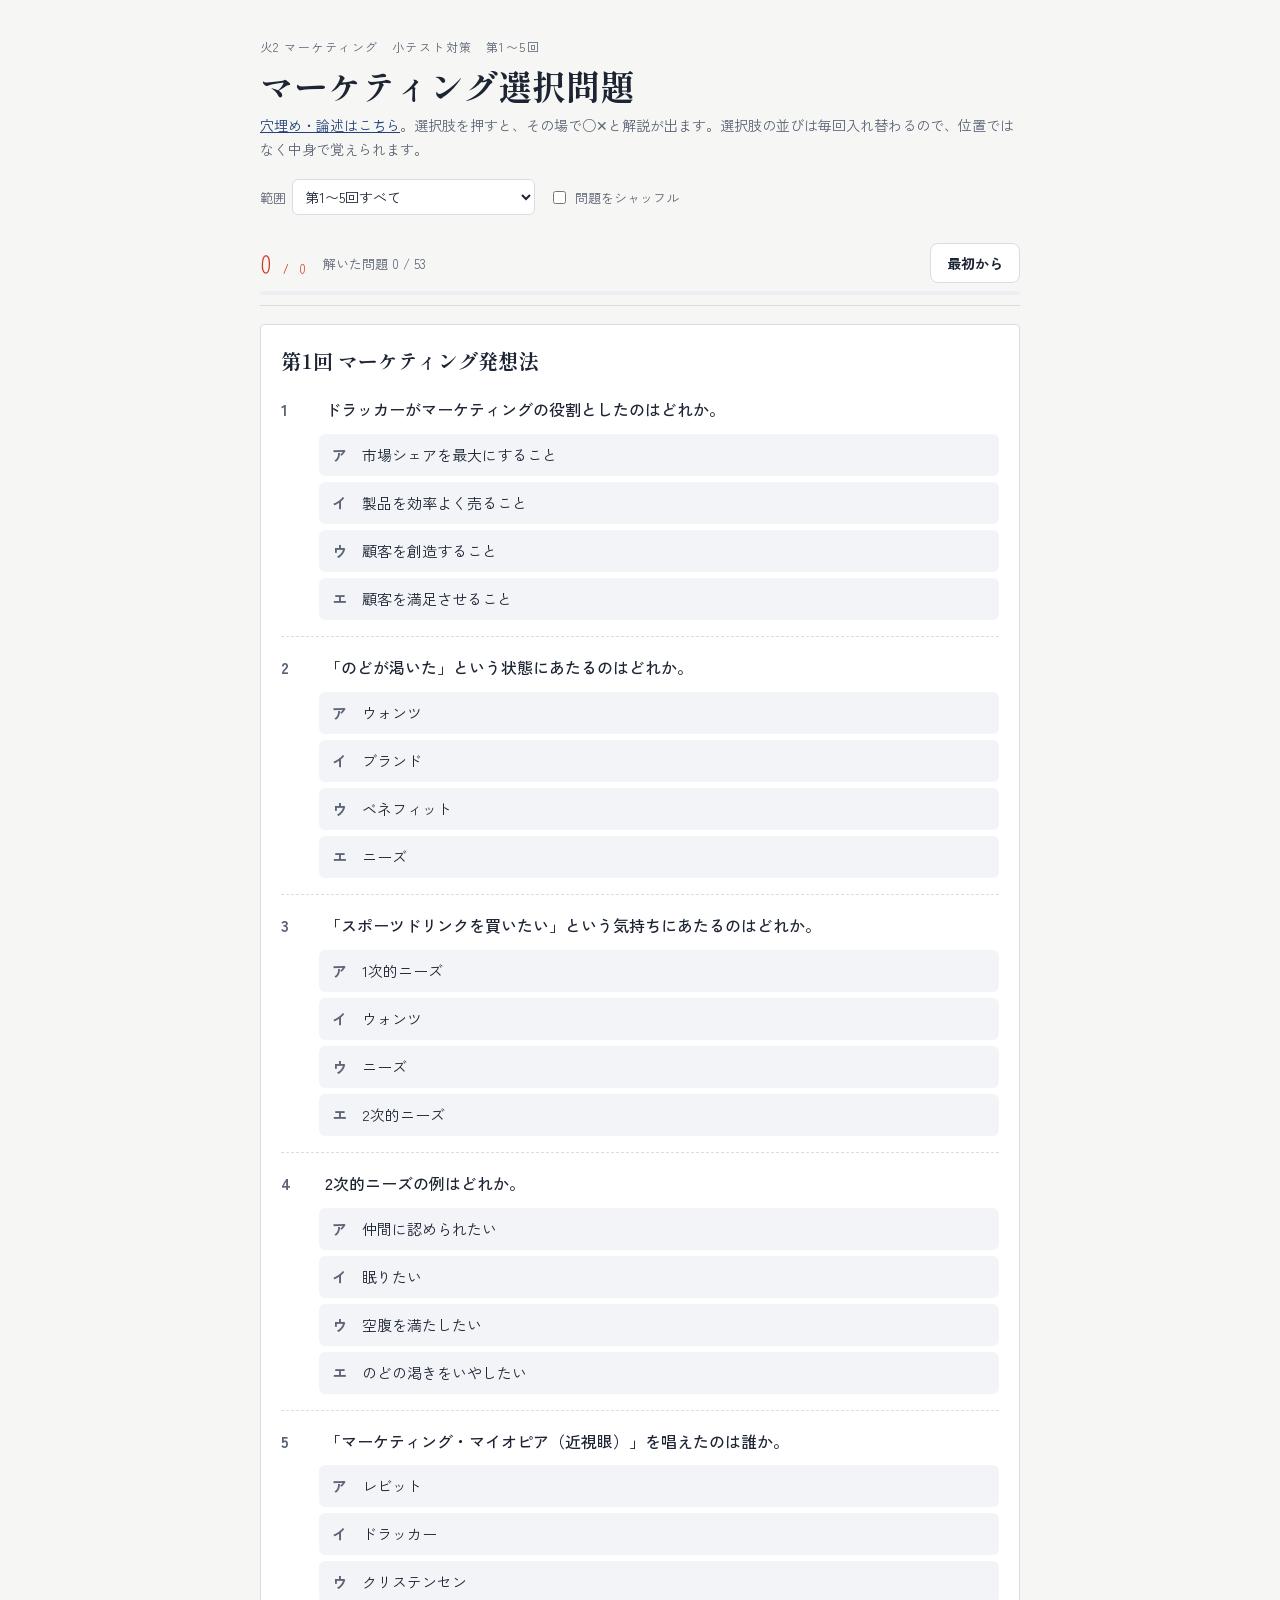
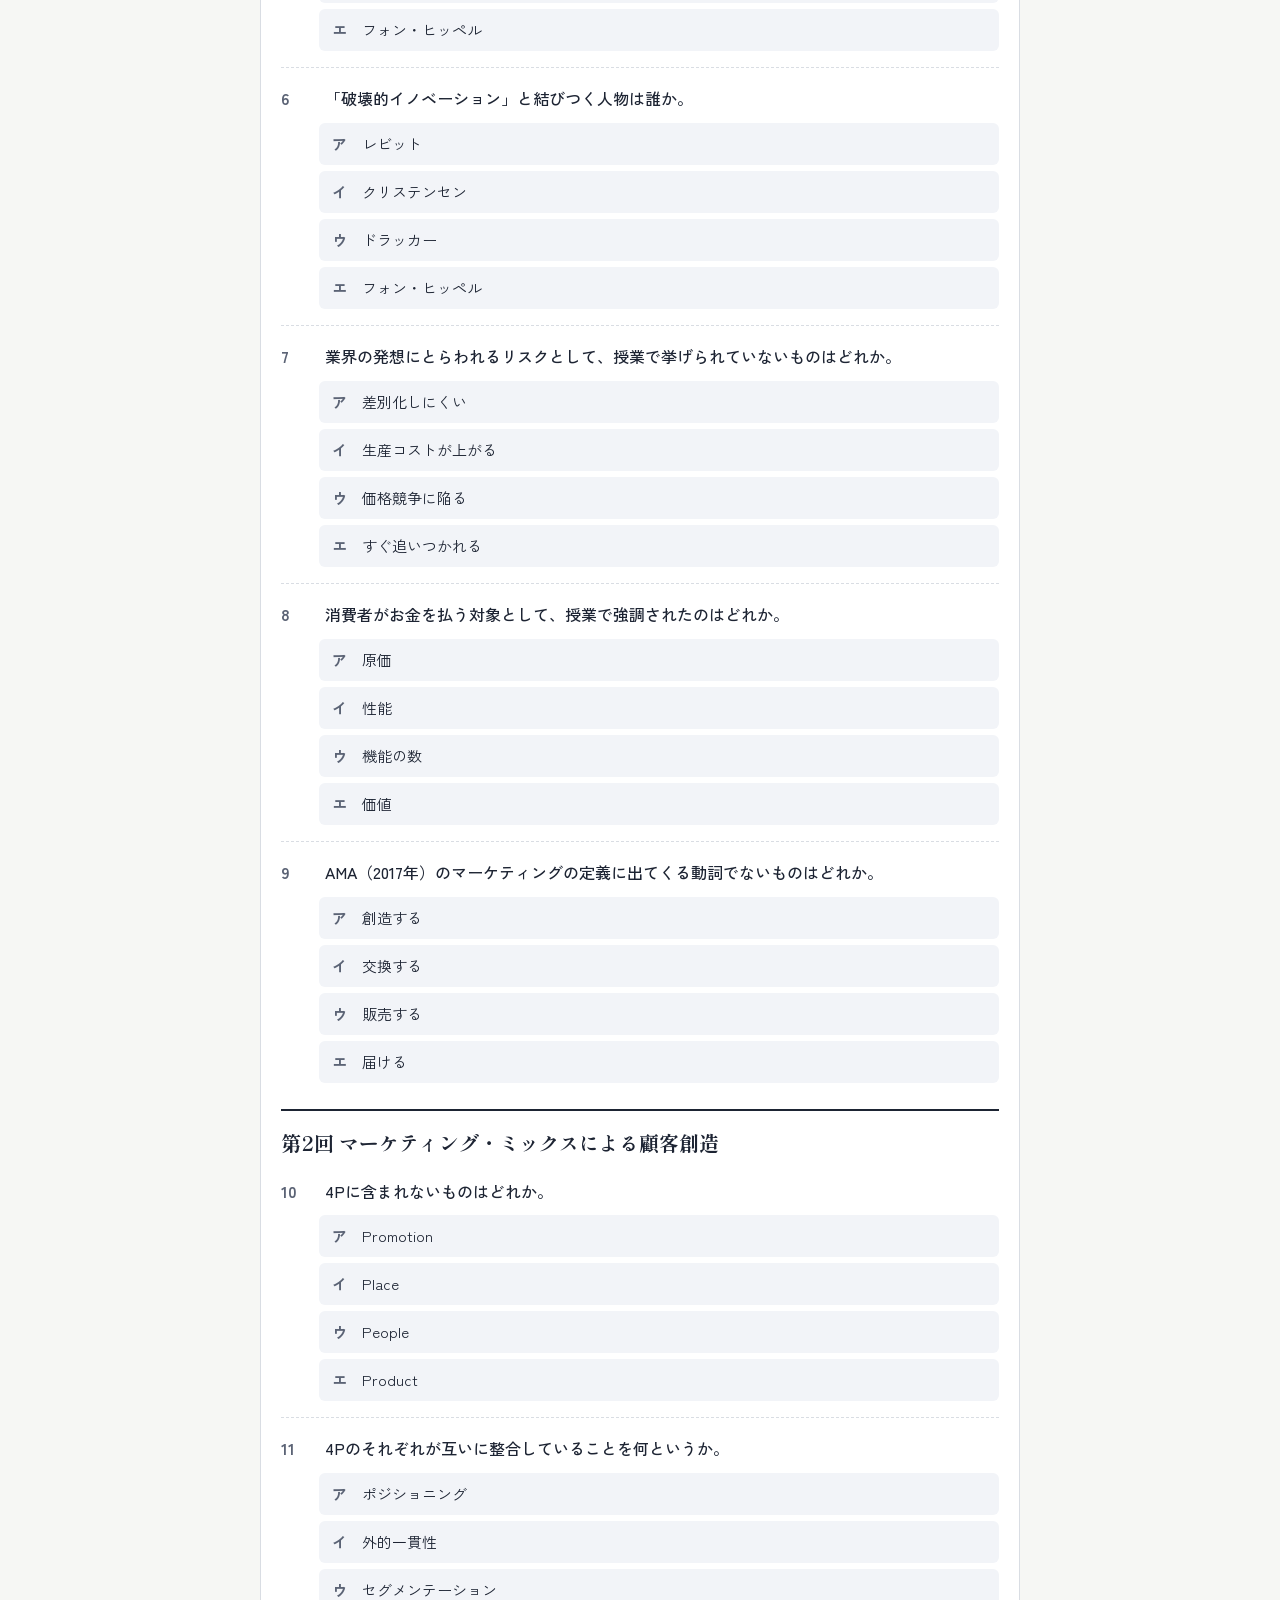
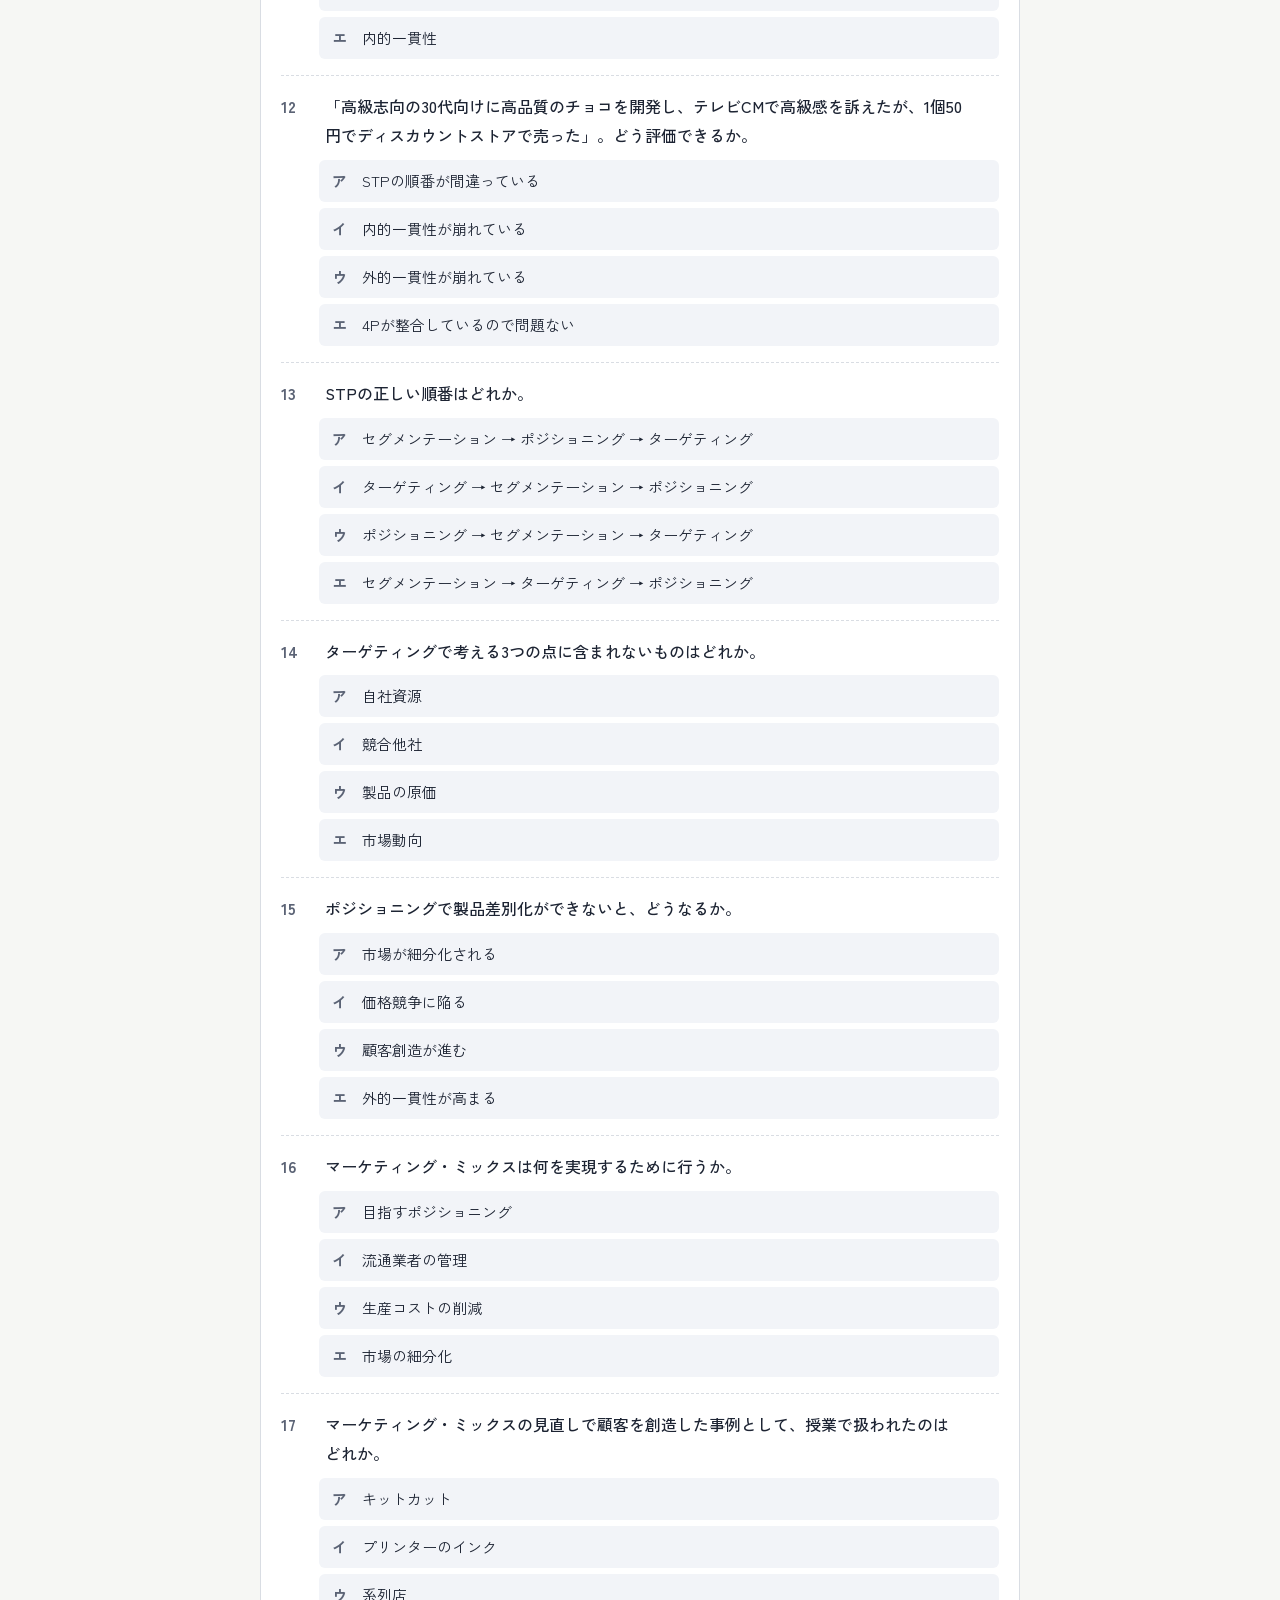
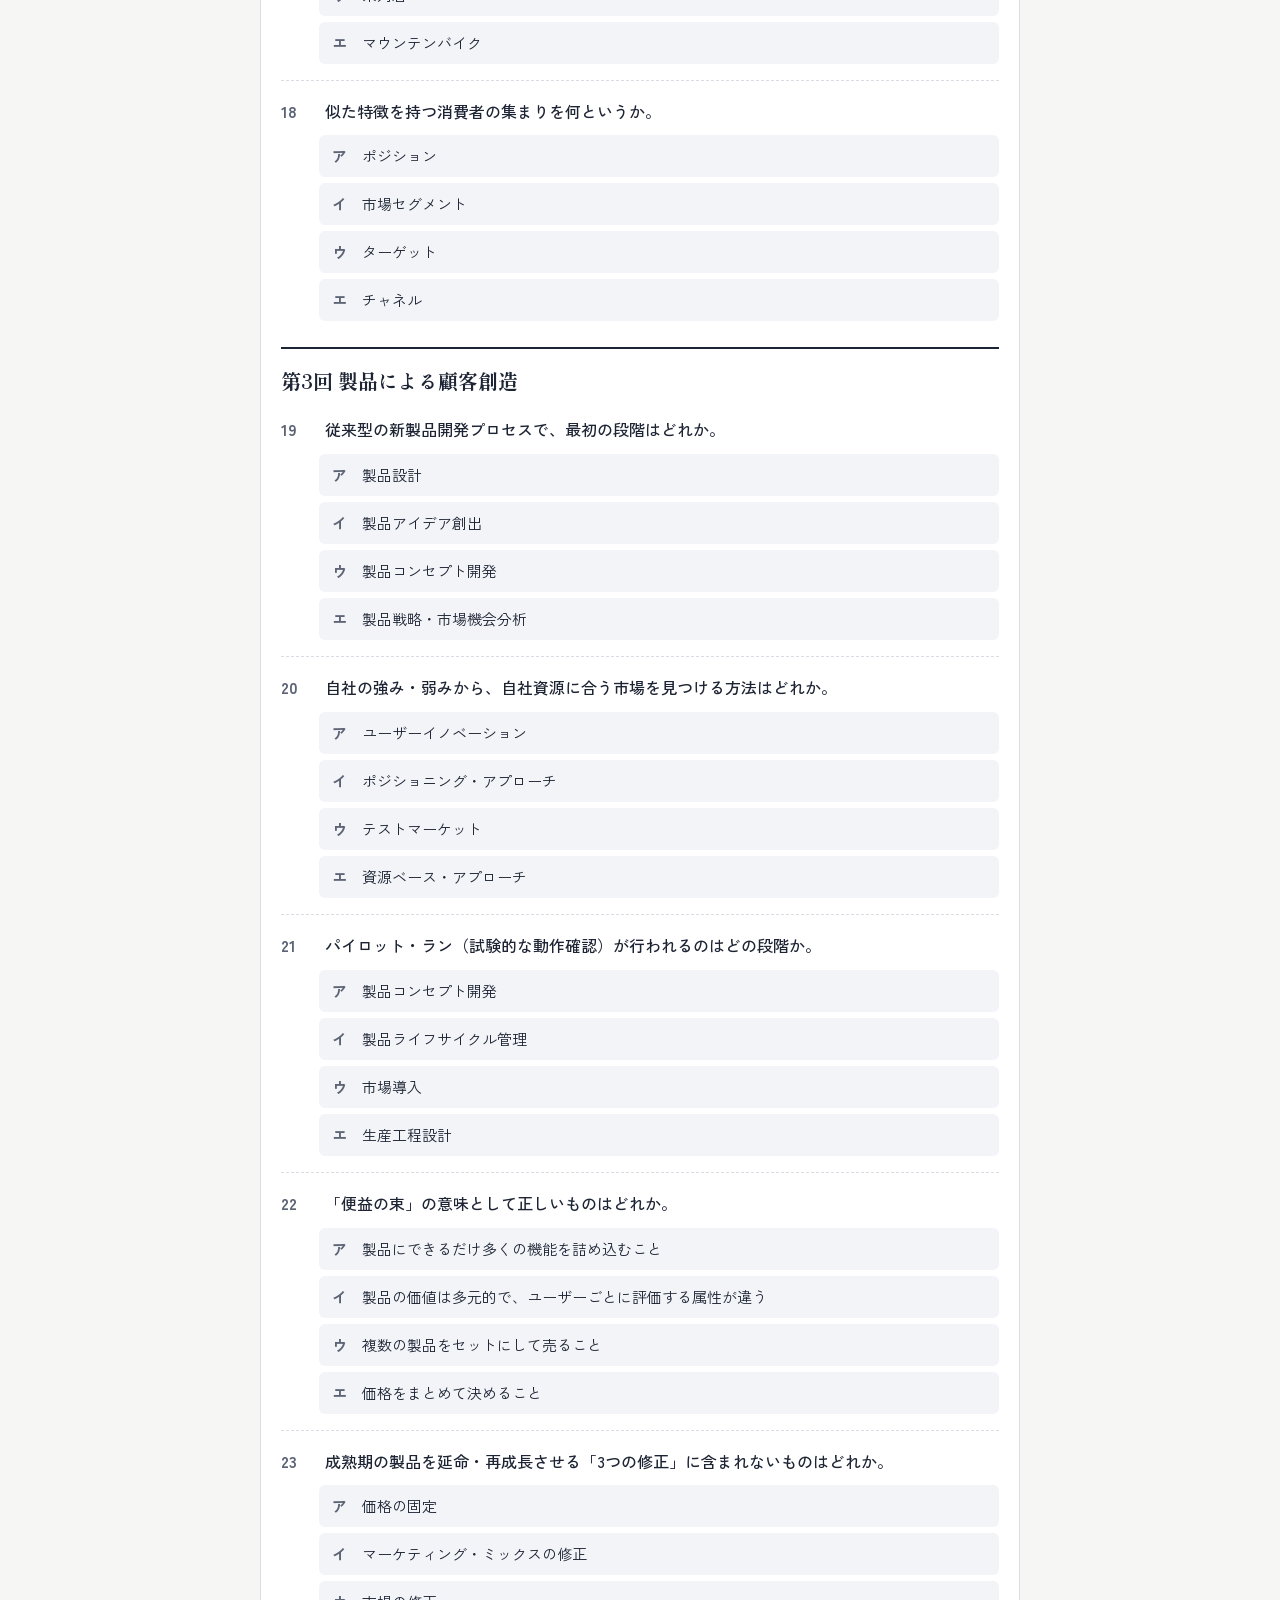
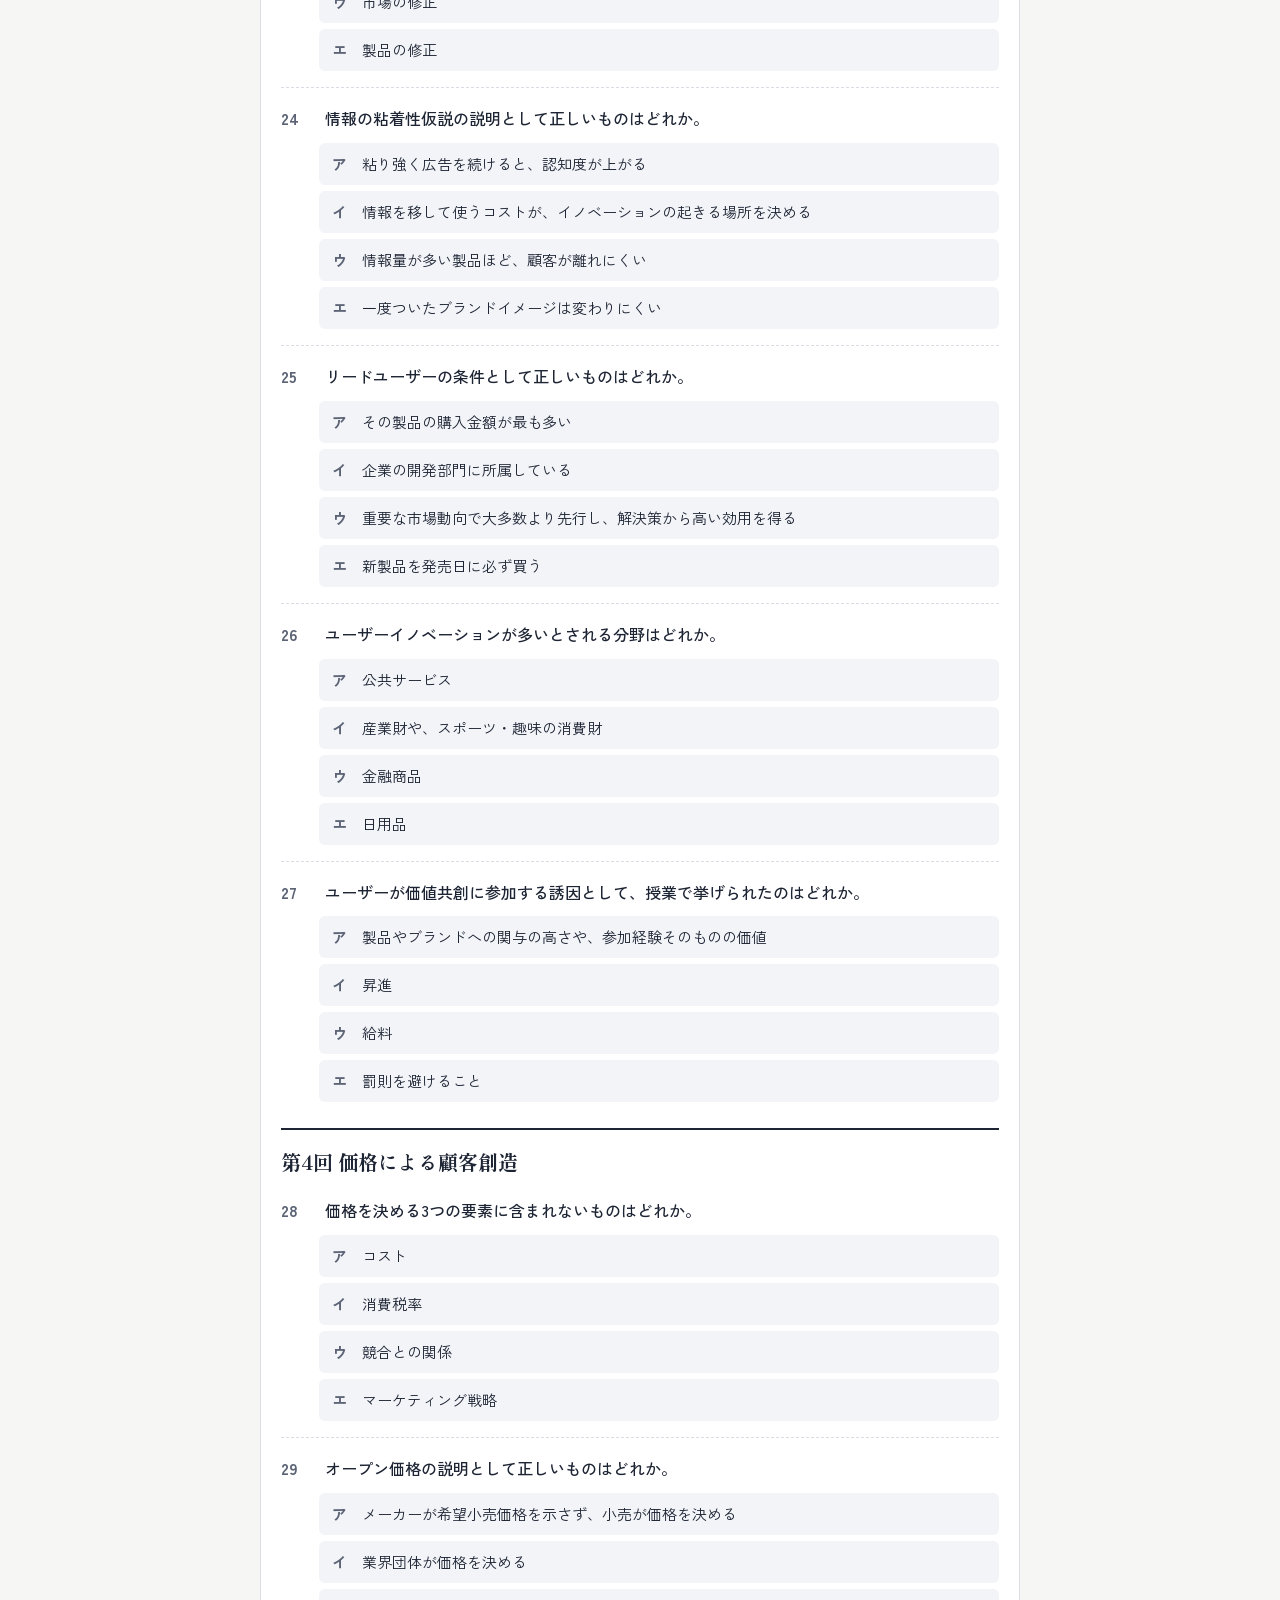
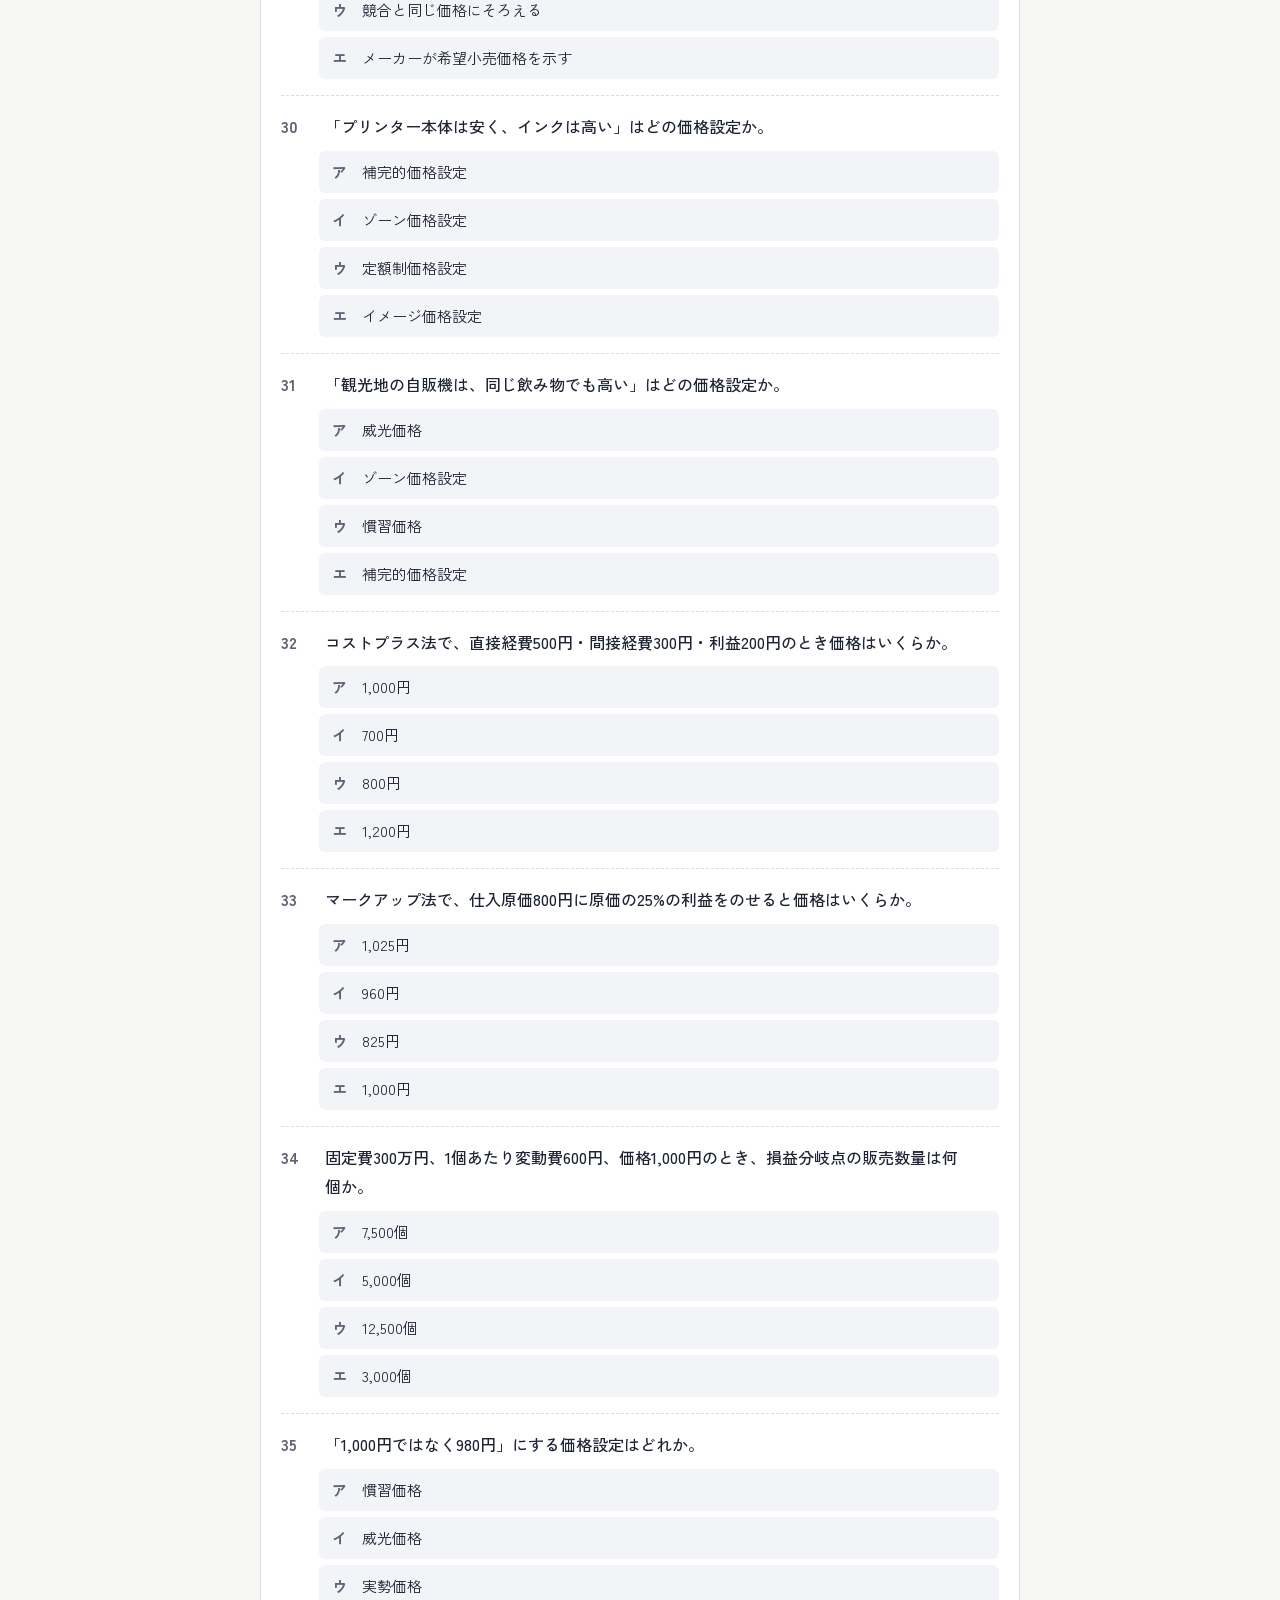
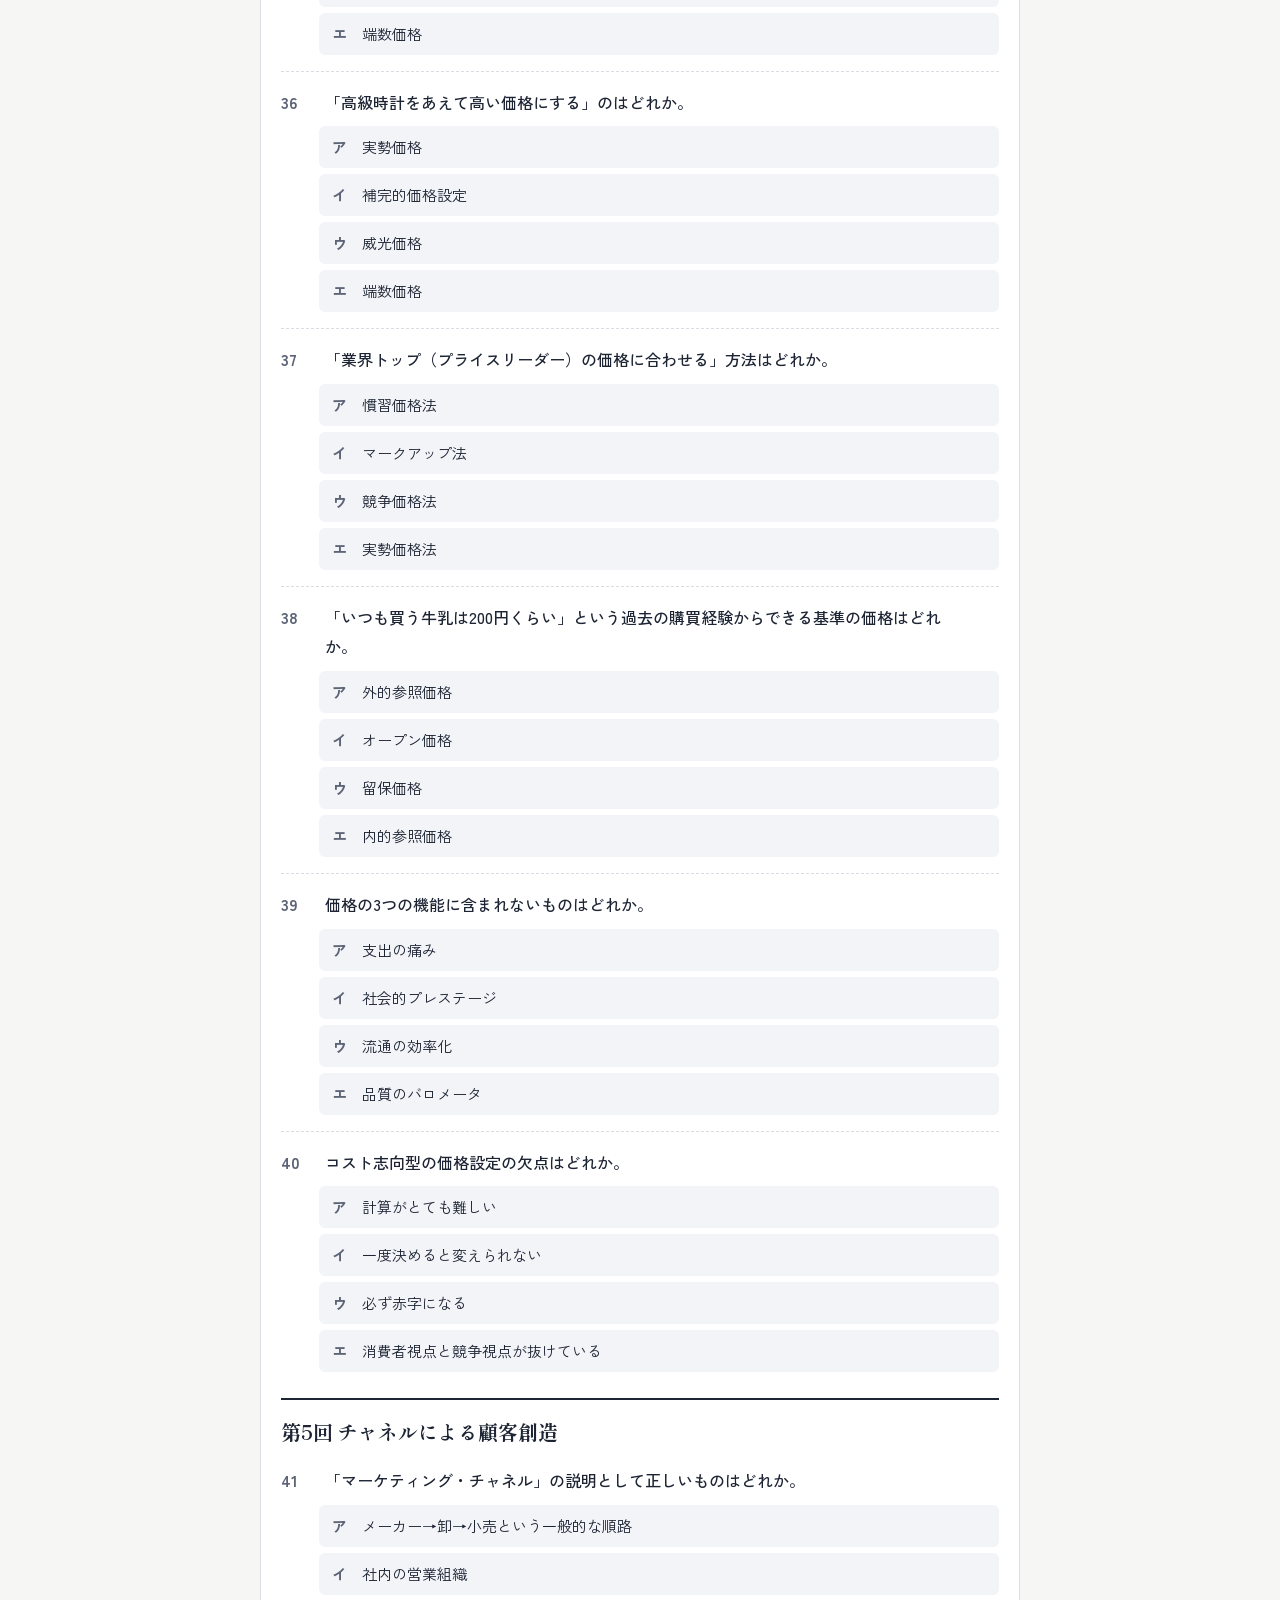
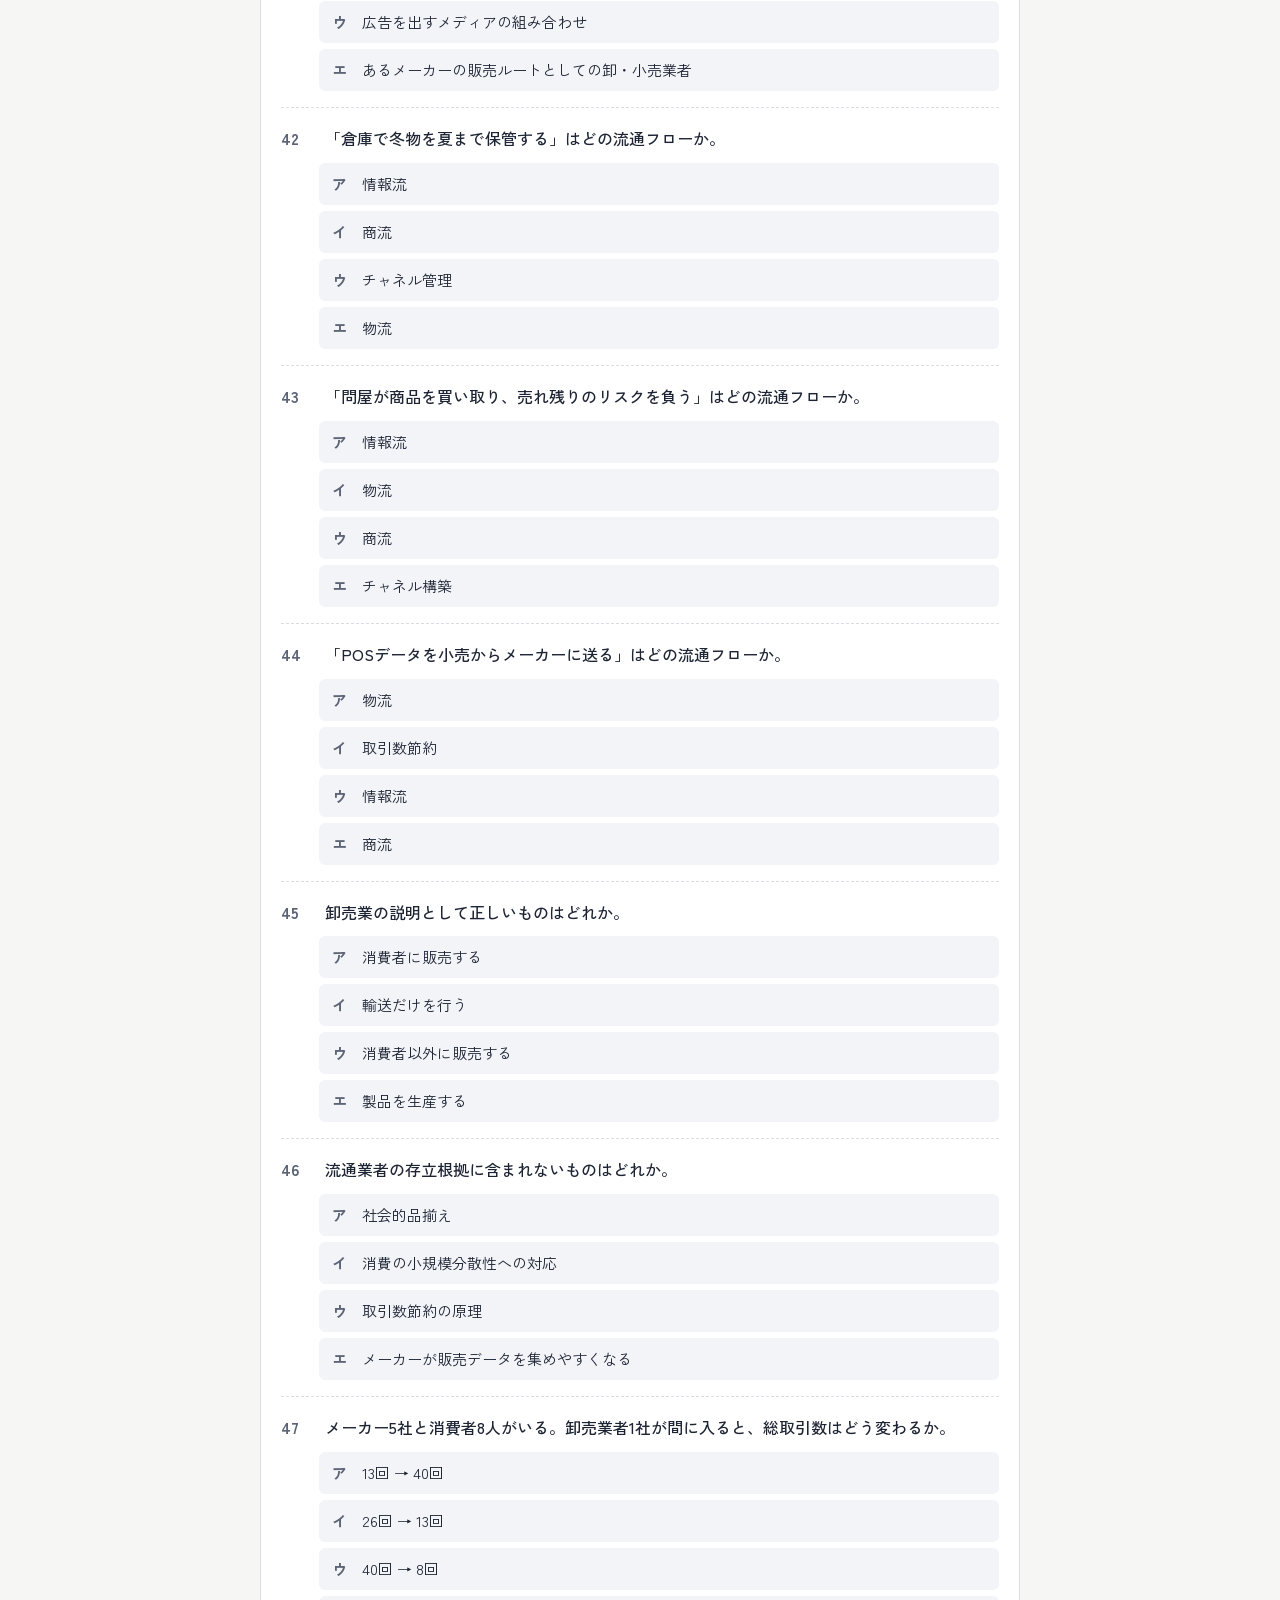
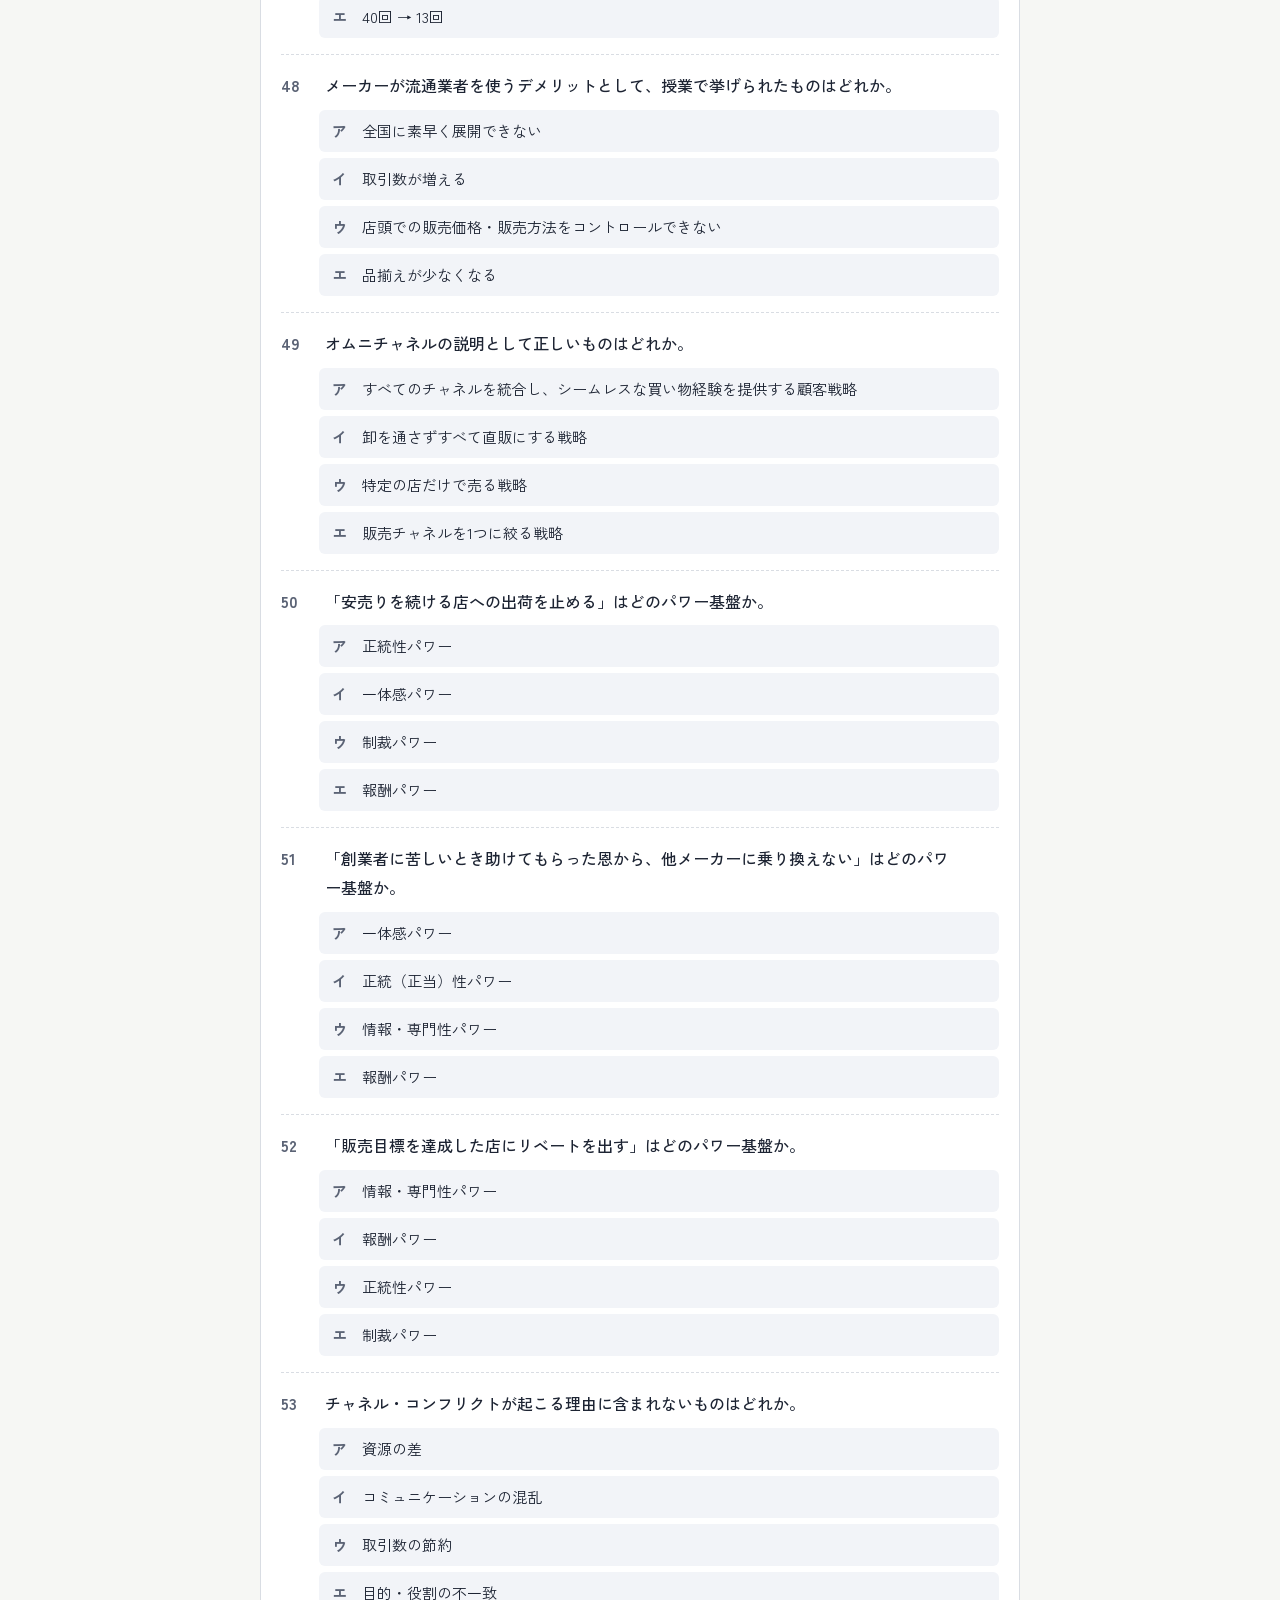
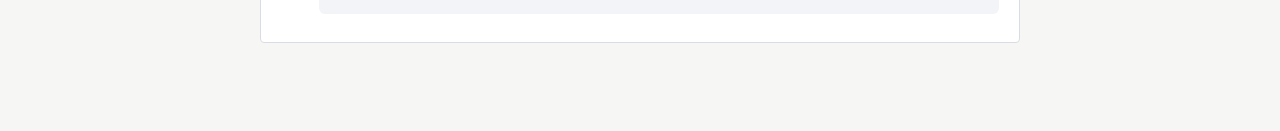
==== choice.html @ da5bf36b "4択問題のページ（choice.html）を追加 Co-Authored-By: Claude Opus 5.5 <noreply@anthropic.com> Claude-Session: htt" ====
<!doctype html>
<html lang="ja">
<head>
<meta charset="utf-8">
<meta name="viewport" content="width=device-width,initial-scale=1,viewport-fit=cover">
</head>
<body>
<title>マーケティング選択問題</title>
<meta name="claude:viewport-fit-sides" content="cover">
<link rel="preconnect" href="https://fonts.googleapis.com">
<link rel="preconnect" href="https://fonts.gstatic.com" crossorigin>
<link rel="stylesheet" href="https://fonts.googleapis.com/css2?family=Shippori+Mincho+B1:wght@700&family=Yomogi&family=Zen+Kaku+Gothic+New:wght@400;500;700&display=swap">
<style>
/* Layout: 答案用紙 — one column of questions; choices are tappable rows, graded in red pen the moment you pick */
:root {
  --paper: #f6f7f4;
  --sheet: #ffffff;
  --ink: #1d2433;
  --ink-soft: #5b6375;
  --rule: #d9dde3;
  --rule-soft: #eceef1;
  --accent: #23407a;
  --accent-ink: #ffffff;
  --pen: #d23a2a;
  --ok: #1f7a4d;
  --ok-bg: #e7f3ec;
  --ng-bg: #fbeceb;
  --field: #f2f4f8;
  --font-display: "Shippori Mincho B1", "Hiragino Mincho ProN", "Yu Mincho", serif;
  --font-body: "Zen Kaku Gothic New", "Hiragino Sans", "Yu Gothic", "Meiryo", sans-serif;
  --font-pen: "Yomogi", "Zen Kaku Gothic New", "Hiragino Sans", sans-serif;
}
@media (prefers-color-scheme: dark) {
  :root:not([data-theme="light"]) {
    --paper: #14171d; --sheet: #1c2028; --ink: #e6e8ee; --ink-soft: #a2a9b8;
    --rule: #333946; --rule-soft: #262b35; --accent: #8fb0f0; --accent-ink: #0f1420;
    --pen: #ff7b6b; --ok: #6fd3a0; --ok-bg: #18302a; --ng-bg: #3a201f; --field: #242936;
    color-scheme: dark;
  }
}
:root[data-theme="dark"] {
  --paper: #14171d; --sheet: #1c2028; --ink: #e6e8ee; --ink-soft: #a2a9b8;
  --rule: #333946; --rule-soft: #262b35; --accent: #8fb0f0; --accent-ink: #0f1420;
  --pen: #ff7b6b; --ok: #6fd3a0; --ok-bg: #18302a; --ng-bg: #3a201f; --field: #242936;
  color-scheme: dark;
}
* { box-sizing: border-box; }
body {
  background: var(--paper); color: var(--ink); font-family: var(--font-body);
  font-size: 16px; line-height: 1.8;
  padding-left: max(16px, env(safe-area-inset-left, 0px));
  padding-right: max(16px, env(safe-area-inset-right, 0px));
}
body::before { content: ""; position: fixed; inset: 0 0 auto; height: env(safe-area-inset-top, 0px); z-index: 10; background: var(--paper); }
.wrap { max-width: 760px; margin: 0 auto; padding-block: 28px 80px; display: flex; flex-direction: column; gap: 18px; }
header { display: flex; flex-direction: column; gap: 6px; }
.eyebrow { font-size: 12px; letter-spacing: .12em; color: var(--ink-soft); }
h1 { font-family: var(--font-display); font-size: clamp(26px, 5vw, 34px); line-height: 1.3; margin: 0; text-wrap: balance; }
h2 { font-family: var(--font-display); font-size: 20px; margin: 0; text-wrap: balance; }
.lead, .note { margin: 0; color: var(--ink-soft); font-size: 14px; line-height: 1.7; }

.toolbar { display: flex; flex-wrap: wrap; gap: 10px 14px; align-items: center; }
.toolbar label { font-size: 13px; color: var(--ink-soft); display: flex; gap: 6px; align-items: center; }
select { font: 14px var(--font-body); color: var(--ink); background: var(--sheet); border: 1px solid var(--rule); border-radius: 6px; padding: 6px 8px; }
.btn { appearance: none; font: 700 14px var(--font-body); border-radius: 8px; padding: 9px 16px; cursor: pointer;
  border: 1px solid var(--rule); background: var(--sheet); color: var(--ink); }
.btn:hover { border-color: var(--ink-soft); }
.btn.primary { background: var(--accent); color: var(--accent-ink); border-color: var(--accent); }
button:focus-visible, select:focus-visible, input:focus-visible { outline: 3px solid var(--accent); outline-offset: 2px; }

.scorebar { position: sticky; top: env(safe-area-inset-top, 0px); z-index: 5; background: var(--paper);
  padding-block: 10px; border-bottom: 1px solid var(--rule); display: flex; flex-wrap: wrap; gap: 8px 16px; align-items: center; }
.score { font-family: var(--font-pen); color: var(--pen); font-size: 26px; line-height: 1; font-variant-numeric: tabular-nums; }
.score small { font-size: 15px; }
.progress { font-size: 13px; color: var(--ink-soft); font-variant-numeric: tabular-nums; }
.bar { flex-basis: 100%; height: 4px; background: var(--rule-soft); border-radius: 2px; overflow: hidden; }
.bar i { display: block; height: 100%; width: 0; background: var(--accent); }
.spacer { flex: 1; }
.chips { display: flex; flex-wrap: wrap; gap: 6px; }
.chip { font-size: 12px; padding: 2px 8px; border-radius: 999px; border: 1px solid var(--rule); color: var(--ink-soft); font-variant-numeric: tabular-nums; }
.chip.full { border-color: var(--ok); color: var(--ok); }

.sheet { background: var(--sheet); border: 1px solid var(--rule); border-radius: 4px; padding: 4px 20px 12px; }
.chapter { padding-top: 14px; }
.chapter + .chapter { border-top: 2px solid var(--ink); margin-top: 10px; }
.q { padding: 16px 0; border-bottom: 1px dashed var(--rule); display: flex; flex-direction: column; gap: 10px; }
.chapter .q:last-child { border-bottom: 0; }
.qhead { display: grid; grid-template-columns: 2.4em 1fr auto; gap: 6px; align-items: start; }
.qno { font-variant-numeric: tabular-nums; color: var(--ink-soft); font-weight: 700; }
.qtext { min-width: 0; font-weight: 500; }
.mark { font-family: var(--font-pen); color: var(--pen); font-size: 30px; line-height: 1; min-width: 1em; text-align: center; }
.opts { display: grid; gap: 6px; padding-left: 2.4em; }
.opt { appearance: none; text-align: left; display: grid; grid-template-columns: 1.6em 1fr; gap: 6px; align-items: baseline;
  font: 15px/1.6 var(--font-body); color: var(--ink); background: var(--field); border: 1px solid transparent; border-radius: 6px; padding: 8px 12px; cursor: pointer; }
.opt:hover:not([disabled]) { border-color: var(--ink-soft); }
.opt .k { font-weight: 700; color: var(--ink-soft); }
.opt[disabled] { cursor: default; }
.opt.right { background: var(--ok-bg); border-color: var(--ok); }
.opt.right .k { color: var(--ok); }
.opt.picked.wrong { background: var(--ng-bg); border-color: var(--pen); }
.opt.picked.wrong .k { color: var(--pen); }
.opt.dim { opacity: .55; }
.explain { margin-left: 2.4em; padding: 8px 12px; border-left: 3px solid var(--rule); background: var(--rule-soft); border-radius: 0 4px 4px 0; font-size: 14px; line-height: 1.7; }
.explain.ng { border-left-color: var(--pen); }
.explain.ok { border-left-color: var(--ok); }
.explain b { font-family: var(--font-pen); font-weight: 400; color: var(--pen); font-size: 16px; }
.explain.ok b { color: var(--ok); }
.done { display: flex; flex-direction: column; gap: 10px; align-items: flex-start; padding: 18px 20px; background: var(--sheet); border: 2px solid var(--ink); border-radius: 4px; }
.done .big { font-family: var(--font-pen); color: var(--pen); font-size: 40px; line-height: 1; font-variant-numeric: tabular-nums; }
.empty-note { padding: 24px 0; color: var(--ink-soft); text-align: center; }
@media (max-width: 480px) {
  .sheet { padding: 2px 12px 10px; }
  .opts, .explain { padding-left: 0; margin-left: 0; }
  .qhead { grid-template-columns: 2em 1fr auto; }
}
@media (prefers-reduced-motion: no-preference) {
  .bar i { transition: width .25s; }
  .mark { transition: transform .15s; }
  .q.answered .mark { transform: rotate(-8deg); }
}
</style>

<div class="wrap">
  <header>
    <div class="eyebrow">火2 マーケティング　小テスト対策　第1〜5回</div>
    <h1>マーケティング選択問題</h1>
    <p class="lead"><a href="index.html" style="color:var(--accent)">穴埋め・論述はこちら</a>。選択肢を押すと、その場で○✕と解説が出ます。選択肢の並びは毎回入れ替わるので、位置ではなく中身で覚えられます。</p>
  </header>

  <div class="toolbar">
    <label for="chSel">範囲
      <select id="chSel">
        <option value="all">第1〜5回すべて</option>
        <option value="1">第1回 マーケティング発想法</option>
        <option value="2">第2回 マーケティング・ミックス</option>
        <option value="3">第3回 製品</option>
        <option value="4">第4回 価格</option>
        <option value="5">第5回 チャネル</option>
        <option value="wrong">前回まちがえた問題</option>
      </select>
    </label>
    <label for="shuf"><input type="checkbox" id="shuf"> 問題をシャッフル</label>
  </div>

  <div class="scorebar">
    <div class="score" id="score">0<small> / 0</small></div>
    <div class="progress" id="prog"></div>
    <div class="chips" id="chips"></div>
    <div class="spacer"></div>
    <button class="btn" id="btnRetry" hidden>まちがえた問題だけ解き直す</button>
    <button class="btn" id="btnReset">最初から</button>
    <div class="bar"><i id="barFill"></i></div>
  </div>

  <div id="doneBox" hidden></div>
  <div class="sheet" id="sheet"></div>
</div>

<script>
(function () {
const CHN = { 1: "第1回 マーケティング発想法", 2: "第2回 マーケティング・ミックスによる顧客創造", 3: "第3回 製品による顧客創造", 4: "第4回 価格による顧客創造", 5: "第5回 チャネルによる顧客創造" };

/* o[0] が正解。表示するときに並びを入れ替える */
const Q = [
 {c:1,q:"ドラッカーがマーケティングの役割としたのはどれか。",o:["顧客を創造すること","顧客を満足させること","製品を効率よく売ること","市場シェアを最大にすること"],e:"ドラッカーは「顧客を創造すること」とした。授業では「顧客満足から顧客創造へ」とまとめている。"},
 {c:1,q:"「のどが渇いた」という状態にあたるのはどれか。",o:["ニーズ","ウォンツ","ベネフィット","ブランド"],e:"ニーズは行動を起こさせる、満たされていない状態。"},
 {c:1,q:"「スポーツドリンクを買いたい」という気持ちにあたるのはどれか。",o:["ウォンツ","ニーズ","1次的ニーズ","2次的ニーズ"],e:"ウォンツはニーズを満たす特定のものや行動。"},
 {c:1,q:"2次的ニーズの例はどれか。",o:["仲間に認められたい","空腹を満たしたい","眠りたい","のどの渇きをいやしたい"],e:"2次的ニーズは達成・親和などの心理的・社会的なもの。ほかの3つは生理的な1次的ニーズ。"},
 {c:1,q:"「マーケティング・マイオピア（近視眼）」を唱えたのは誰か。",o:["レビット","ドラッカー","クリステンセン","フォン・ヒッペル"],e:"レビット。製品や売り方しか見ていない企業の近視眼を指す。"},
 {c:1,q:"「破壊的イノベーション」と結びつく人物は誰か。",o:["クリステンセン","レビット","ドラッカー","フォン・ヒッペル"],e:"クリステンセン。優良企業も他社の破壊的イノベーションに飲まれうる。"},
 {c:1,q:"業界の発想にとらわれるリスクとして、授業で挙げられていないものはどれか。",o:["生産コストが上がる","差別化しにくい","すぐ追いつかれる","価格競争に陥る"],e:"授業で挙げたリスクは「差別化しにくい・すぐ追いつかれる・価格競争に陥る」の3つ。"},
 {c:1,q:"消費者がお金を払う対象として、授業で強調されたのはどれか。",o:["価値","性能","機能の数","原価"],e:"性能は企業目線、価値は消費者目線。消費者は価値にお金を払い、ブランドは価値を表現する手段。"},
 {c:1,q:"AMA（2017年）のマーケティングの定義に出てくる動詞でないものはどれか。",o:["販売する","創造する","届ける","交換する"],e:"定義は「価値あるものを、創造し、伝え、届け、交換するための活動」。製品を売る技術だけではない。"},

 {c:2,q:"4Pに含まれないものはどれか。",o:["People","Product","Place","Promotion"],e:"4PはProduct・Price・Place・Promotion。"},
 {c:2,q:"4Pのそれぞれが互いに整合していることを何というか。",o:["内的一貫性","外的一貫性","ポジショニング","セグメンテーション"],e:"内的一貫性＝4P同士。外的一貫性＝4Pと市場環境。"},
 {c:2,q:"「高級志向の30代向けに高品質のチョコを開発し、テレビCMで高級感を訴えたが、1個50円でディスカウントストアで売った」。どう評価できるか。",o:["内的一貫性が崩れている","外的一貫性が崩れている","STPの順番が間違っている","4Pが整合しているので問題ない"],e:"製品・プロモーションは高級志向なのに、価格・流通が安売り向けで、4P同士が整合していない。"},
 {c:2,q:"STPの正しい順番はどれか。",o:["セグメンテーション → ターゲティング → ポジショニング","ターゲティング → セグメンテーション → ポジショニング","ポジショニング → セグメンテーション → ターゲティング","セグメンテーション → ポジショニング → ターゲティング"],e:"市場を分け（S）、狙う市場を選び（T）、どんな価値で差別化するかを決める（P）。"},
 {c:2,q:"ターゲティングで考える3つの点に含まれないものはどれか。",o:["製品の原価","自社資源","市場動向","競合他社"],e:"ターゲティングでは自社資源・市場動向・競合他社を考える。"},
 {c:2,q:"ポジショニングで製品差別化ができないと、どうなるか。",o:["価格競争に陥る","市場が細分化される","外的一貫性が高まる","顧客創造が進む"],e:"差別化できないと、消費者は価格だけで選ぶようになる。"},
 {c:2,q:"マーケティング・ミックスは何を実現するために行うか。",o:["目指すポジショニング","市場の細分化","生産コストの削減","流通業者の管理"],e:"4Pの政策を組み合わせ、目指すポジショニングを実現するために統合的に行う活動。"},
 {c:2,q:"マーケティング・ミックスの見直しで顧客を創造した事例として、授業で扱われたのはどれか。",o:["キットカット","マウンテンバイク","プリンターのインク","系列店"],e:"キットカット（電子教科書のケース）。ほかは第3回・第4回・第5回の話題。"},
 {c:2,q:"似た特徴を持つ消費者の集まりを何というか。",o:["市場セグメント","ターゲット","ポジション","チャネル"],e:"市場全体を市場セグメントに分けることがセグメンテーション。"},

 {c:3,q:"従来型の新製品開発プロセスで、最初の段階はどれか。",o:["製品戦略・市場機会分析","製品アイデア創出","製品コンセプト開発","製品設計"],e:"市場機会分析 → アイデア創出 → コンセプト開発 → 製品設計 → 生産工程設計 → 市場導入 → 製品ライフサイクル管理。"},
 {c:3,q:"自社の強み・弱みから、自社資源に合う市場を見つける方法はどれか。",o:["資源ベース・アプローチ","ポジショニング・アプローチ","ユーザーイノベーション","テストマーケット"],e:"資源ベース＝内から見る。ポジショニング・アプローチ＝外の市場環境から見る。"},
 {c:3,q:"パイロット・ラン（試験的な動作確認）が行われるのはどの段階か。",o:["生産工程設計","製品コンセプト開発","市場導入","製品ライフサイクル管理"],e:"生産ライン・設備・作業者教育を整え、パイロット・ランを経て大量生産に入る。"},
 {c:3,q:"「便益の束」の意味として正しいものはどれか。",o:["製品の価値は多元的で、ユーザーごとに評価する属性が違う","製品にできるだけ多くの機能を詰め込むこと","複数の製品をセットにして売ること","価格をまとめて決めること"],e:"製品の価値はユーザーのニーズと対応して実現するので、ニーズが違えば評価する属性も違う。"},
 {c:3,q:"成熟期の製品を延命・再成長させる「3つの修正」に含まれないものはどれか。",o:["価格の固定","市場の修正","製品の修正","マーケティング・ミックスの修正"],e:"3つの修正は市場・製品・マーケティング・ミックス。成熟期の次が衰退期とは限らない。"},
 {c:3,q:"情報の粘着性仮説の説明として正しいものはどれか。",o:["情報を移して使うコストが、イノベーションの起きる場所を決める","情報量が多い製品ほど、顧客が離れにくい","粘り強く広告を続けると、認知度が上がる","一度ついたブランドイメージは変わりにくい"],e:"フォン・ヒッペル。ニーズや利用状況の情報はユーザー側にあって動かしにくいので、ユーザーがイノベーションを起こす。"},
 {c:3,q:"リードユーザーの条件として正しいものはどれか。",o:["重要な市場動向で大多数より先行し、解決策から高い効用を得る","その製品の購入金額が最も多い","企業の開発部門に所属している","新製品を発売日に必ず買う"],e:"①市場動向に先行 ②自分のニーズを満たす解決策から相対的に高い効用を得る、の2つ。"},
 {c:3,q:"ユーザーイノベーションが多いとされる分野はどれか。",o:["産業財や、スポーツ・趣味の消費財","日用品","公共サービス","金融商品"],e:"使い手が強いこだわりや専門知識を持つ分野で多い。"},
 {c:3,q:"ユーザーが価値共創に参加する誘因として、授業で挙げられたのはどれか。",o:["製品やブランドへの関与の高さや、参加経験そのものの価値","給料","昇進","罰則を避けること"],e:"誘因が社員と違うので、社員とは違うマネジメントが必要になる。"},

 {c:4,q:"価格を決める3つの要素に含まれないものはどれか。",o:["消費税率","競合との関係","コスト","マーケティング戦略"],e:"3つの要素は競合との関係・コスト・マーケティング戦略。価格は企業が戦略的に「決める」もの。"},
 {c:4,q:"オープン価格の説明として正しいものはどれか。",o:["メーカーが希望小売価格を示さず、小売が価格を決める","メーカーが希望小売価格を示す","業界団体が価格を決める","競合と同じ価格にそろえる"],e:"メーカーが目安を示すのは希望小売価格（2段階建値制）。"},
 {c:4,q:"「プリンター本体は安く、インクは高い」はどの価格設定か。",o:["補完的価格設定","ゾーン価格設定","イメージ価格設定","定額制価格設定"],e:"本体の利幅を低くし、定期的に買う消耗品の利幅を高くする。"},
 {c:4,q:"「観光地の自販機は、同じ飲み物でも高い」はどの価格設定か。",o:["ゾーン価格設定","補完的価格設定","威光価格","慣習価格"],e:"条件の違う場所ごとに違う価格をつける。"},
 {c:4,q:"コストプラス法で、直接経費500円・間接経費300円・利益200円のとき価格はいくらか。",o:["1,000円","800円","700円","1,200円"],e:"500 ＋ 300 ＋ 200 ＝ 1,000円。"},
 {c:4,q:"マークアップ法で、仕入原価800円に原価の25%の利益をのせると価格はいくらか。",o:["1,000円","1,025円","960円","825円"],e:"800 ＋ 800 × 0.25 ＝ 800 ＋ 200 ＝ 1,000円。"},
 {c:4,q:"固定費300万円、1個あたり変動費600円、価格1,000円のとき、損益分岐点の販売数量は何個か。",o:["7,500個","5,000個","3,000個","12,500個"],e:"1個あたりの利益 1,000 − 600 ＝ 400円。3,000,000 ÷ 400 ＝ 7,500個。"},
 {c:4,q:"「1,000円ではなく980円」にする価格設定はどれか。",o:["端数価格","慣習価格","威光価格","実勢価格"],e:"安く感じさせる。需要（消費者）志向型。"},
 {c:4,q:"「高級時計をあえて高い価格にする」のはどれか。",o:["威光価格","端数価格","実勢価格","補完的価格設定"],e:"高いことが品質や格の印になる。需要志向型。"},
 {c:4,q:"「業界トップ（プライスリーダー）の価格に合わせる」方法はどれか。",o:["実勢価格法","競争価格法","マークアップ法","慣習価格法"],e:"競争志向型。主に下位企業が使う。競争価格法はシェア拡大を狙う成長期の方法。"},
 {c:4,q:"「いつも買う牛乳は200円くらい」という過去の購買経験からできる基準の価格はどれか。",o:["内的参照価格","外的参照価格","留保価格","オープン価格"],e:"内的＝過去の購買経験から。外的＝店頭表示やチラシなど購買環境から。"},
 {c:4,q:"価格の3つの機能に含まれないものはどれか。",o:["流通の効率化","支出の痛み","品質のバロメータ","社会的プレステージ"],e:"3つの機能は支出の痛み・品質のバロメータ・社会的プレステージ。"},
 {c:4,q:"コスト志向型の価格設定の欠点はどれか。",o:["消費者視点と競争視点が抜けている","計算がとても難しい","必ず赤字になる","一度決めると変えられない"],e:"自社のコストだけで決めるので、消費者がいくらなら買うかと、競合の価格が抜ける。"},

 {c:5,q:"「マーケティング・チャネル」の説明として正しいものはどれか。",o:["あるメーカーの販売ルートとしての卸・小売業者","メーカー→卸→小売という一般的な順路","広告を出すメディアの組み合わせ","社内の営業組織"],e:"一般的な順路は「流通経路」。マーケティング・チャネルは特定のメーカーから見た販売ルート。"},
 {c:5,q:"「倉庫で冬物を夏まで保管する」はどの流通フローか。",o:["物流","商流","情報流","チャネル管理"],e:"物流は時間・空間の分離を埋める活動（輸送・在庫）。保管は在庫。"},
 {c:5,q:"「問屋が商品を買い取り、売れ残りのリスクを負う」はどの流通フローか。",o:["商流","物流","情報流","チャネル構築"],e:"商流は所有権を移転させる活動（所有権移転・危険負担）。"},
 {c:5,q:"「POSデータを小売からメーカーに送る」はどの流通フローか。",o:["情報流","物流","商流","取引数節約"],e:"情報流は商流・物流を円滑に機能させるための情報伝達。"},
 {c:5,q:"卸売業の説明として正しいものはどれか。",o:["消費者以外に販売する","消費者に販売する","製品を生産する","輸送だけを行う"],e:"卸売業＝消費者以外に販売、小売業＝消費者に販売。"},
 {c:5,q:"流通業者の存立根拠に含まれないものはどれか。",o:["メーカーが販売データを集めやすくなる","消費の小規模分散性への対応","社会的品揃え","取引数節約の原理"],e:"販売データを集めるのは流通業者で、メーカーが集められないのはデメリットの方。"},
 {c:5,q:"メーカー5社と消費者8人がいる。卸売業者1社が間に入ると、総取引数はどう変わるか。",o:["40回 → 13回","13回 → 40回","40回 → 8回","26回 → 13回"],e:"直接取引は 5 × 8 ＝ 40回。卸を通すと 5 ＋ 8 ＝ 13回（取引数節約の原理）。"},
 {c:5,q:"メーカーが流通業者を使うデメリットとして、授業で挙げられたものはどれか。",o:["店頭での販売価格・販売方法をコントロールできない","全国に素早く展開できない","品揃えが少なくなる","取引数が増える"],e:"ほかに、販売データが集められない、陳列や人員を思い通りにできない、利益が流通業者に渡る。"},
 {c:5,q:"オムニチャネルの説明として正しいものはどれか。",o:["すべてのチャネルを統合し、シームレスな買い物経験を提供する顧客戦略","販売チャネルを1つに絞る戦略","卸を通さずすべて直販にする戦略","特定の店だけで売る戦略"],e:"近藤（2018）の定義。顧客接点を多く持つことによる優位性を追求する。"},
 {c:5,q:"「安売りを続ける店への出荷を止める」はどのパワー基盤か。",o:["制裁パワー","報酬パワー","一体感パワー","正統性パワー"],e:"協力しない流通業者への強制的措置（出荷制限、取引の縮小・断絶）。"},
 {c:5,q:"「創業者に苦しいとき助けてもらった恩から、他メーカーに乗り換えない」はどのパワー基盤か。",o:["正統（正当）性パワー","一体感パワー","報酬パワー","情報・専門性パワー"],e:"影響される義務があると思わせる能力。一体感は共感や帰属意識（系列店など）。"},
 {c:5,q:"「販売目標を達成した店にリベートを出す」はどのパワー基盤か。",o:["報酬パワー","制裁パワー","情報・専門性パワー","正統性パワー"],e:"目標達成に寄与した流通業者への経済的代価。チャネル管理では「モチベーション」にあたる。"},
 {c:5,q:"チャネル・コンフリクトが起こる理由に含まれないものはどれか。",o:["取引数の節約","目的・役割の不一致","資源の差","コミュニケーションの混乱"],e:"理由は目的・役割の不一致、事実認識の不一致、資源の差、コミュニケーションの混乱、メーカーによるパワー行使。"}
];

const $ = (s) => document.querySelector(s);
const store = {
  get(k, d) { try { const v = localStorage.getItem(k); return v == null ? d : JSON.parse(v); } catch (e) { return d; } },
  set(k, v) { try { localStorage.setItem(k, JSON.stringify(v)); } catch (e) {} }
};
const esc = (s) => String(s).replace(/[&<>"]/g, (c) => ({ "&": "&amp;", "<": "&lt;", ">": "&gt;", '"': "&quot;" }[c]));
const shuffle = (a) => { a = a.slice(); for (let i = a.length - 1; i > 0; i--) { const j = Math.floor(Math.random() * (i + 1)); [a[i], a[j]] = [a[j], a[i]]; } return a; };
const KANA = ["ア", "イ", "ウ", "エ"];

let answers = {};      // qi -> true/false
let visible = [];
let retryOnly = null;

function render() {
  const sel = $("#chSel").value;
  const wrongPrev = new Set(store.get("mkt-mc-wrong", []));
  let idx = Q.map((_, i) => i).filter((i) => {
    if (retryOnly) return retryOnly.has(i);
    if (sel === "all") return true;
    if (sel === "wrong") return wrongPrev.has(i);
    return String(Q[i].c) === sel;
  });
  const shuf = $("#shuf").checked;
  if (shuf) idx = shuffle(idx);
  visible = idx;
  answers = {};
  $("#doneBox").hidden = true;
  const sheet = $("#sheet");
  if (!idx.length) {
    sheet.innerHTML = '<div class="empty-note">' + (sel === "wrong" ? "前回まちがえた問題はありません。" : "問題がありません。") + "</div>";
    update(); return;
  }
  let html = "", lastC = null;
  idx.forEach((i, n) => {
    const q = Q[i];
    if (!shuf && q.c !== lastC) { if (lastC !== null) html += "</div>"; html += '<div class="chapter"><h2>' + esc(CHN[q.c]) + "</h2>"; lastC = q.c; }
    if (shuf && n === 0) html += '<div class="chapter">';
    const order = shuffle(q.o.map((_, k) => k));
    html += '<div class="q" id="q' + i + '"><div class="qhead"><span class="qno">' + (n + 1) + '</span><span class="qtext">' + esc(q.q) +
      (shuf ? ' <span class="note" style="display:inline">［第' + q.c + "回］</span>" : "") + '</span><span class="mark" aria-hidden="true"></span></div><div class="opts" role="group" aria-label="選択肢">' +
      order.map((k, j) => '<button class="opt" data-q="' + i + '" data-k="' + k + '"><span class="k">' + KANA[j] + "</span><span>" + esc(q.o[k]) + "</span></button>").join("") +
      '</div><div class="explain" hidden></div></div>';
  });
  html += "</div>";
  sheet.innerHTML = html;
  update();
}

function pick(btn) {
  const i = +btn.dataset.q, k = +btn.dataset.k;
  if (i in answers) return;
  const ok = k === 0;
  answers[i] = ok;
  const box = $("#q" + i);
  box.classList.add("answered");
  box.querySelectorAll(".opt").forEach((b) => {
    b.disabled = true;
    const bk = +b.dataset.k;
    if (bk === 0) b.classList.add("right");
    else if (b === btn) b.classList.add("picked", "wrong");
    else b.classList.add("dim");
  });
  box.querySelector(".mark").textContent = ok ? "○" : "✕";
  const ex = box.querySelector(".explain");
  ex.className = "explain " + (ok ? "ok" : "ng");
  ex.innerHTML = "<b>" + (ok ? "正解" : "正解は「" + esc(Q[i].o[0]) + "」") + "</b>　" + esc(Q[i].e);
  ex.hidden = false;
  const wrong = new Set(store.get("mkt-mc-wrong", []));
  if (ok) wrong.delete(i); else wrong.add(i);
  store.set("mkt-mc-wrong", [...wrong]);
  update();
}

function update() {
  const done = visible.filter((i) => i in answers);
  const ok = done.filter((i) => answers[i]).length;
  $("#score").innerHTML = ok + "<small> / " + done.length + "</small>";
  $("#prog").textContent = "解いた問題 " + done.length + " / " + visible.length;
  $("#barFill").style.width = (visible.length ? done.length / visible.length * 100 : 0) + "%";
  const by = {};
  done.forEach((i) => { const c = Q[i].c; by[c] = by[c] || [0, 0]; by[c][1]++; if (answers[i]) by[c][0]++; });
  $("#chips").innerHTML = Object.keys(by).map((c) => '<span class="chip' + (by[c][0] === by[c][1] ? " full" : "") + '">第' + c + "回 " + by[c][0] + "/" + by[c][1] + "</span>").join("");
  const wrongN = done.length - ok;
  $("#btnRetry").hidden = wrongN === 0;
  const box = $("#doneBox");
  if (visible.length && done.length === visible.length) {
    const pct = Math.round(ok / visible.length * 100);
    box.innerHTML = '<div class="done"><span class="big">' + ok + ' / ' + visible.length + '</span><span>正答率 ' + pct + "%。" +
      (wrongN ? "まちがえた" + wrongN + "問を解き直すと、記憶に残りやすくなります。" : "全問正解です。範囲を変えるか、シャッフルでもう一周してみましょう。") + "</span>" +
      (wrongN ? '<button class="btn primary" id="btnRetry2">まちがえた問題だけ解き直す</button>' : "") + "</div>";
    box.hidden = false;
    const b2 = $("#btnRetry2"); if (b2) b2.addEventListener("click", retry);
  } else box.hidden = true;
}

function retry() {
  retryOnly = new Set(visible.filter((i) => answers[i] === false));
  render();
  window.scrollTo({ top: 0, behavior: matchMedia("(prefers-reduced-motion: reduce)").matches ? "auto" : "smooth" });
}

$("#sheet").addEventListener("click", (e) => { const b = e.target.closest(".opt"); if (b && !b.disabled) pick(b); });
$("#btnRetry").addEventListener("click", retry);
$("#btnReset").addEventListener("click", () => { retryOnly = null; render(); });
$("#chSel").addEventListener("change", () => { retryOnly = null; render(); });
$("#shuf").addEventListener("change", () => { retryOnly = null; render(); });

render();
})();
</script>

</body>
</html>
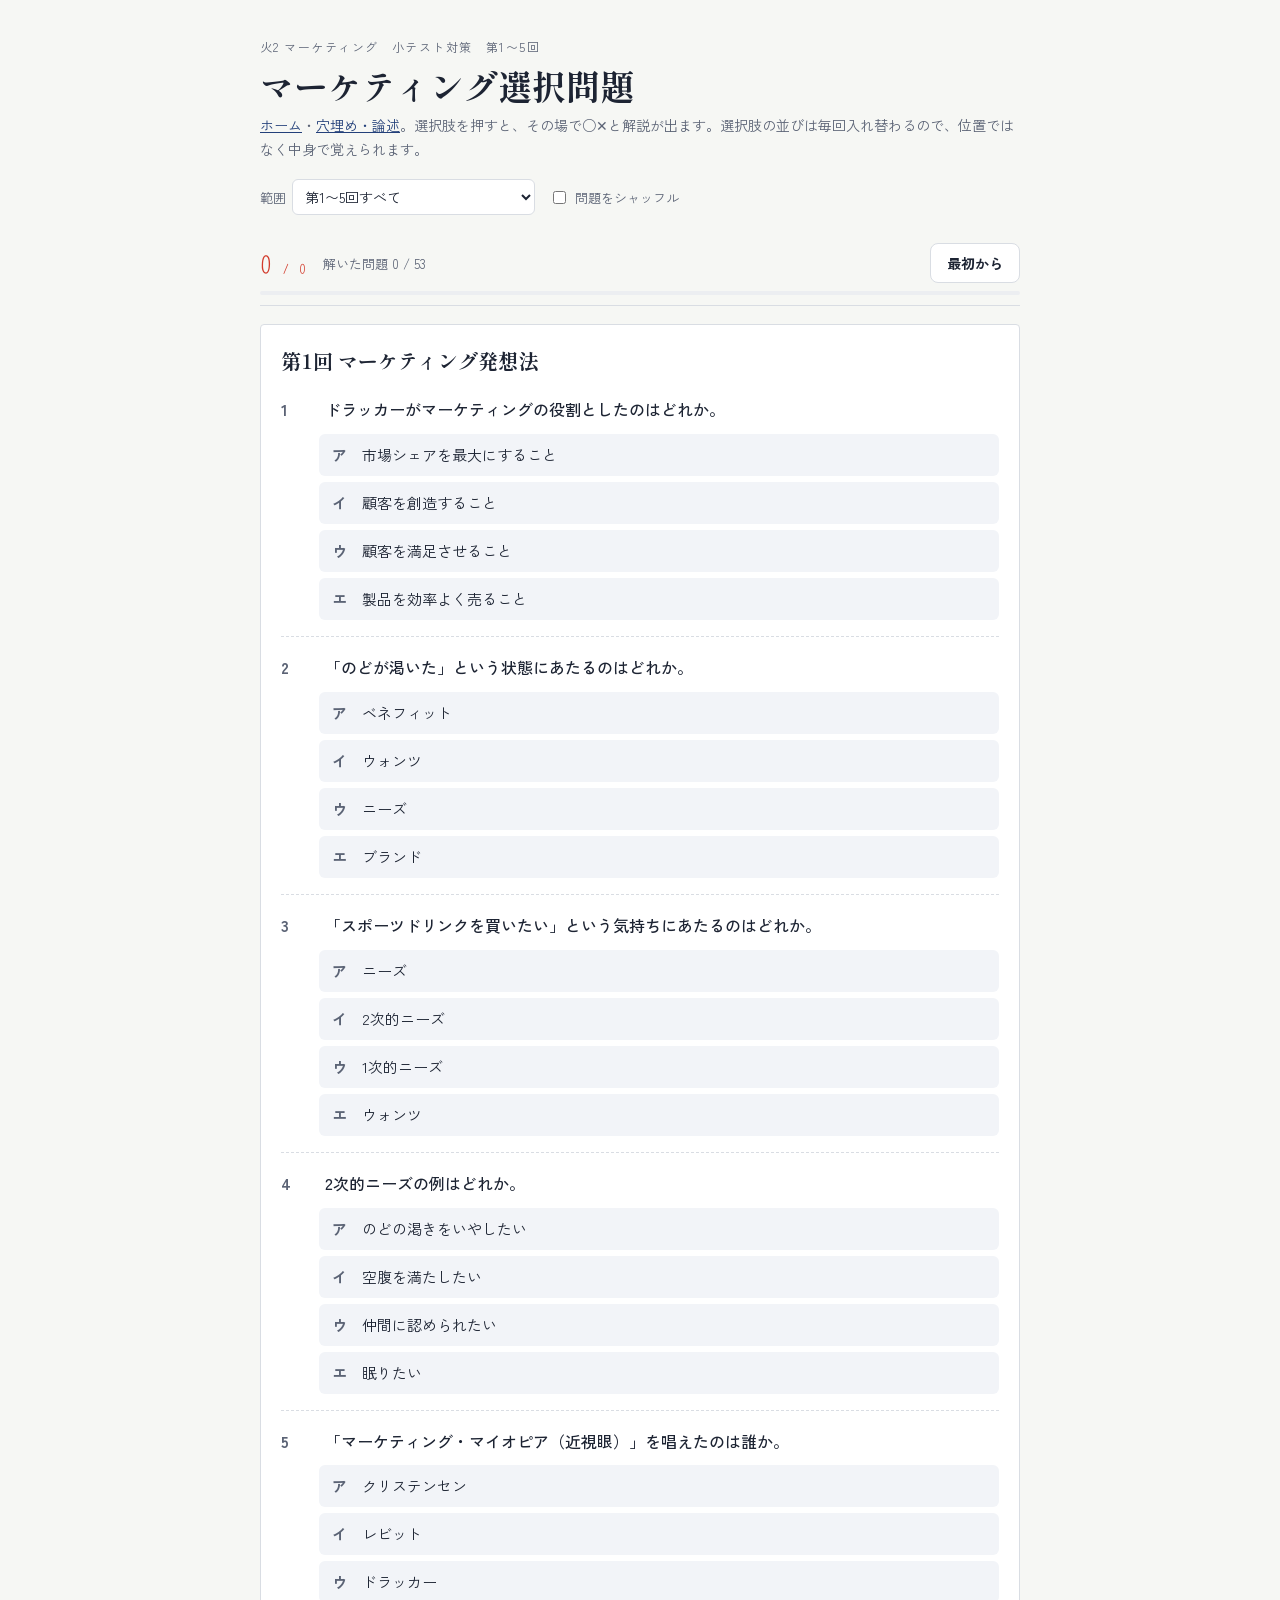
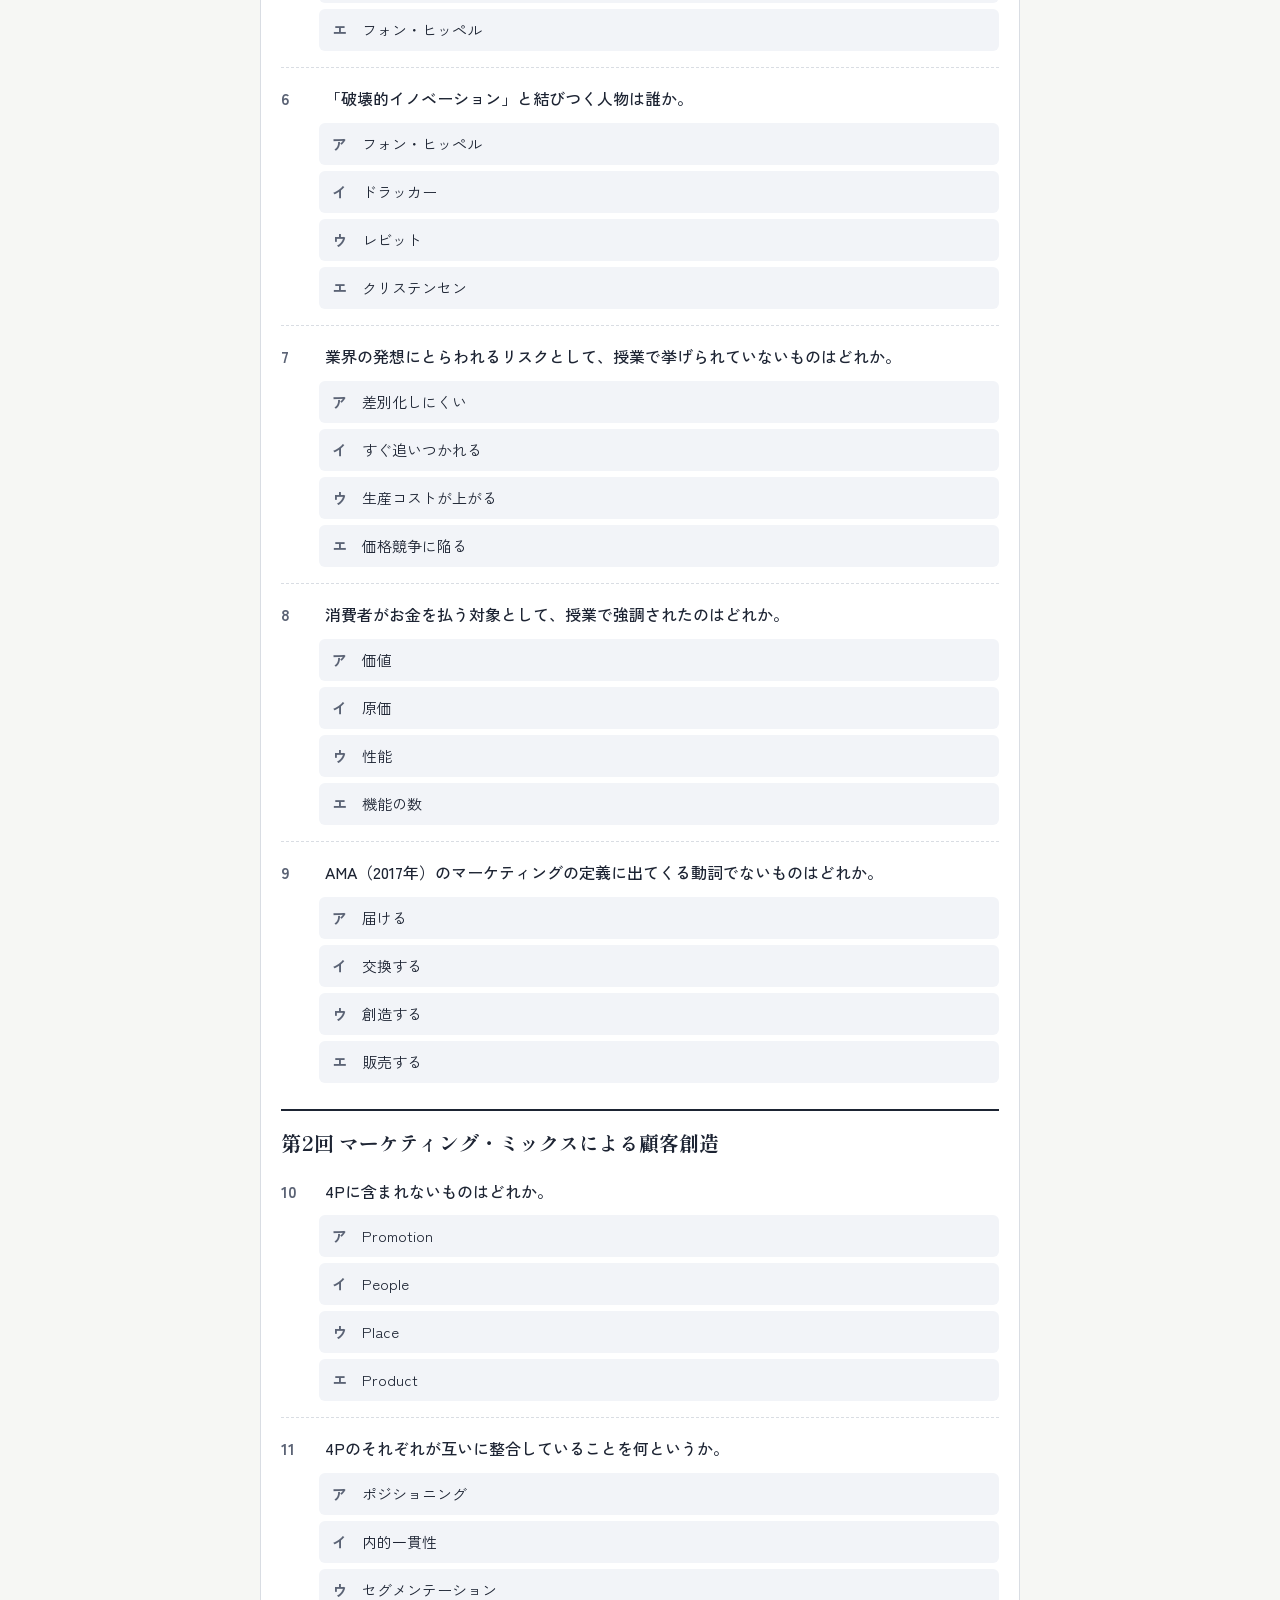
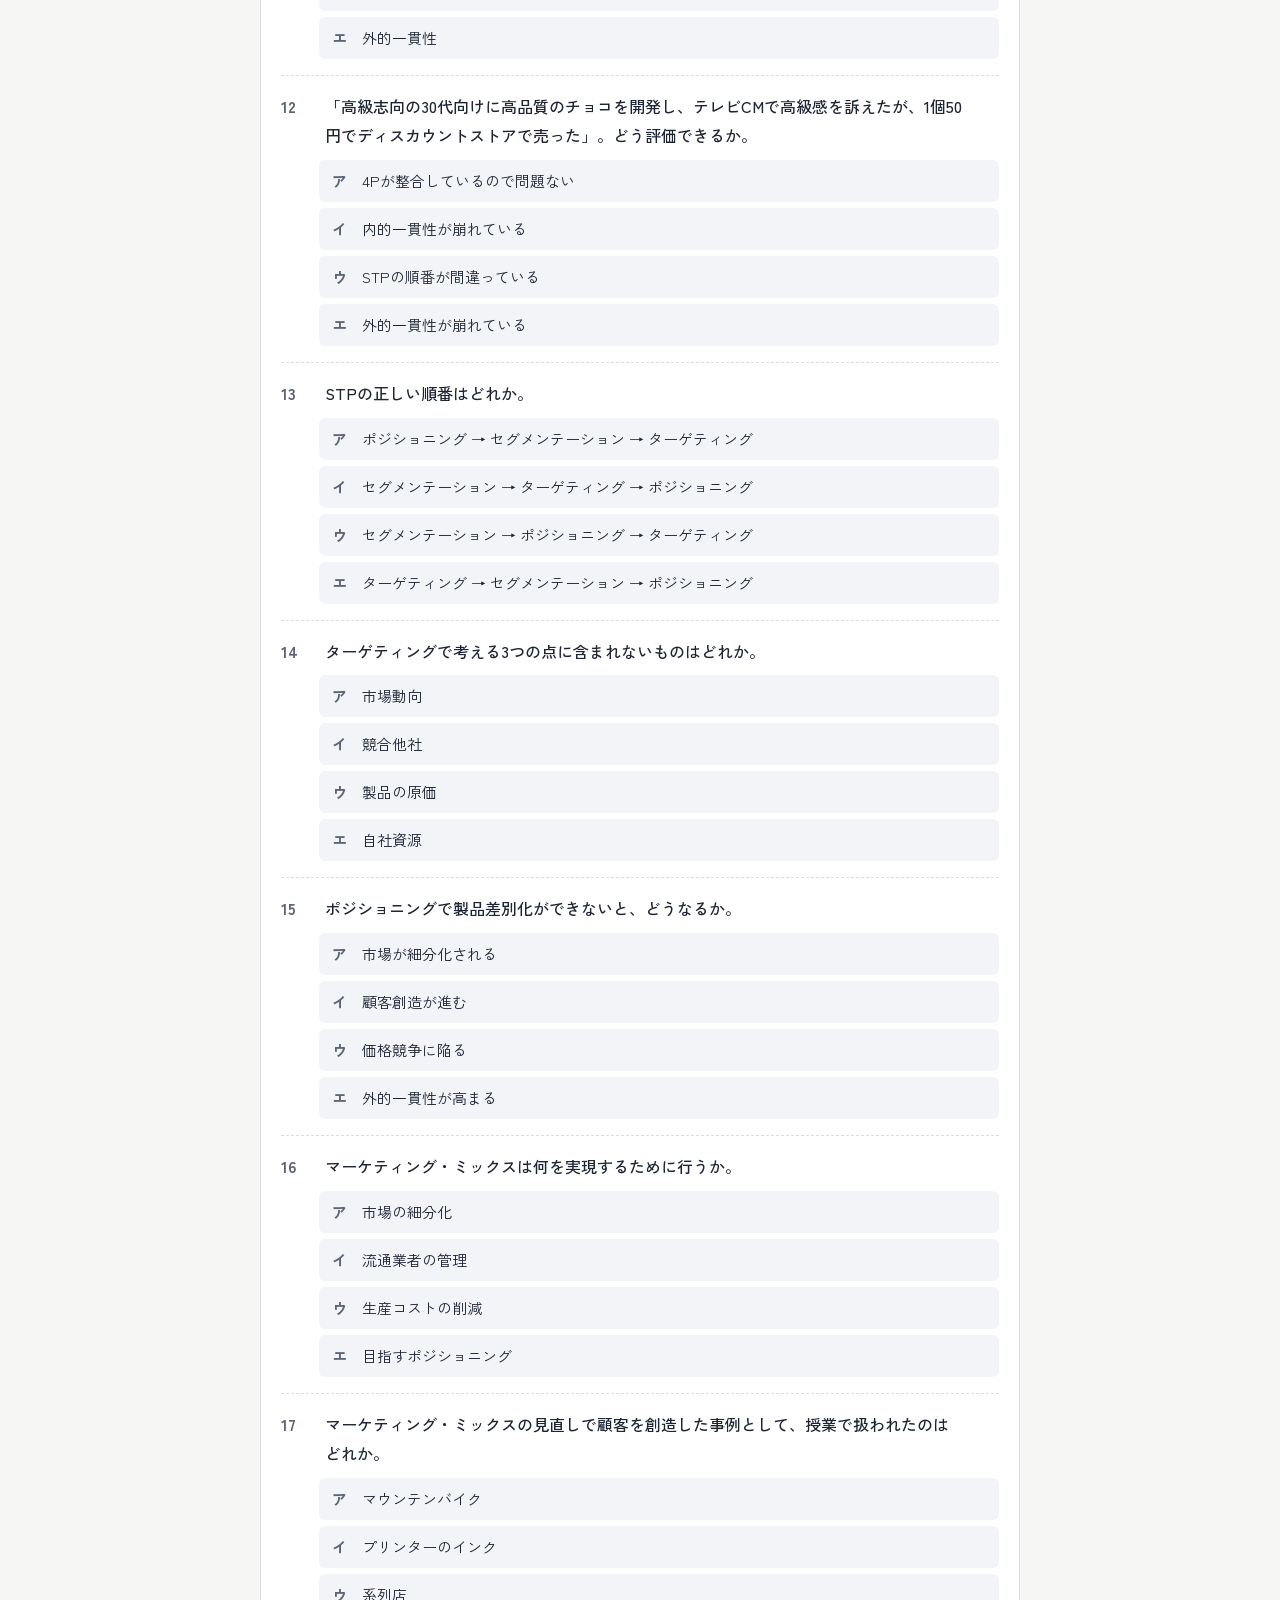
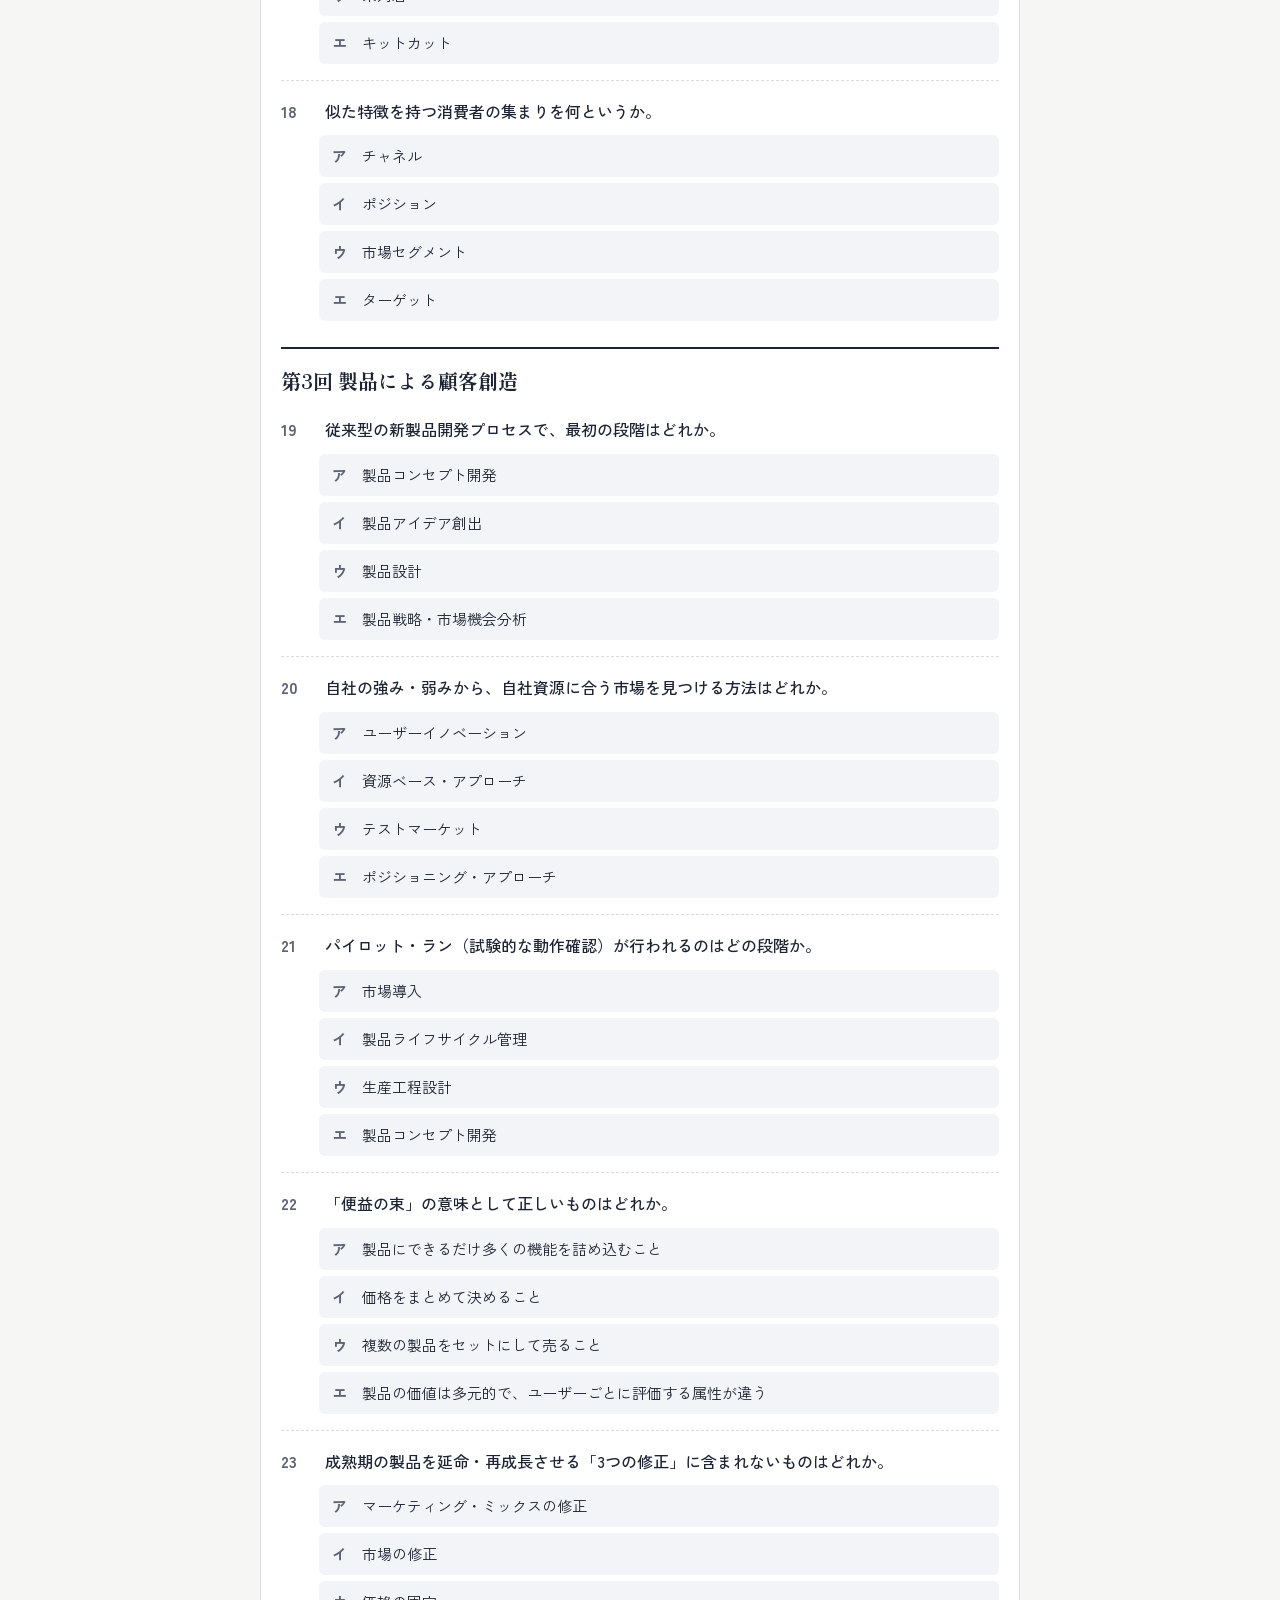
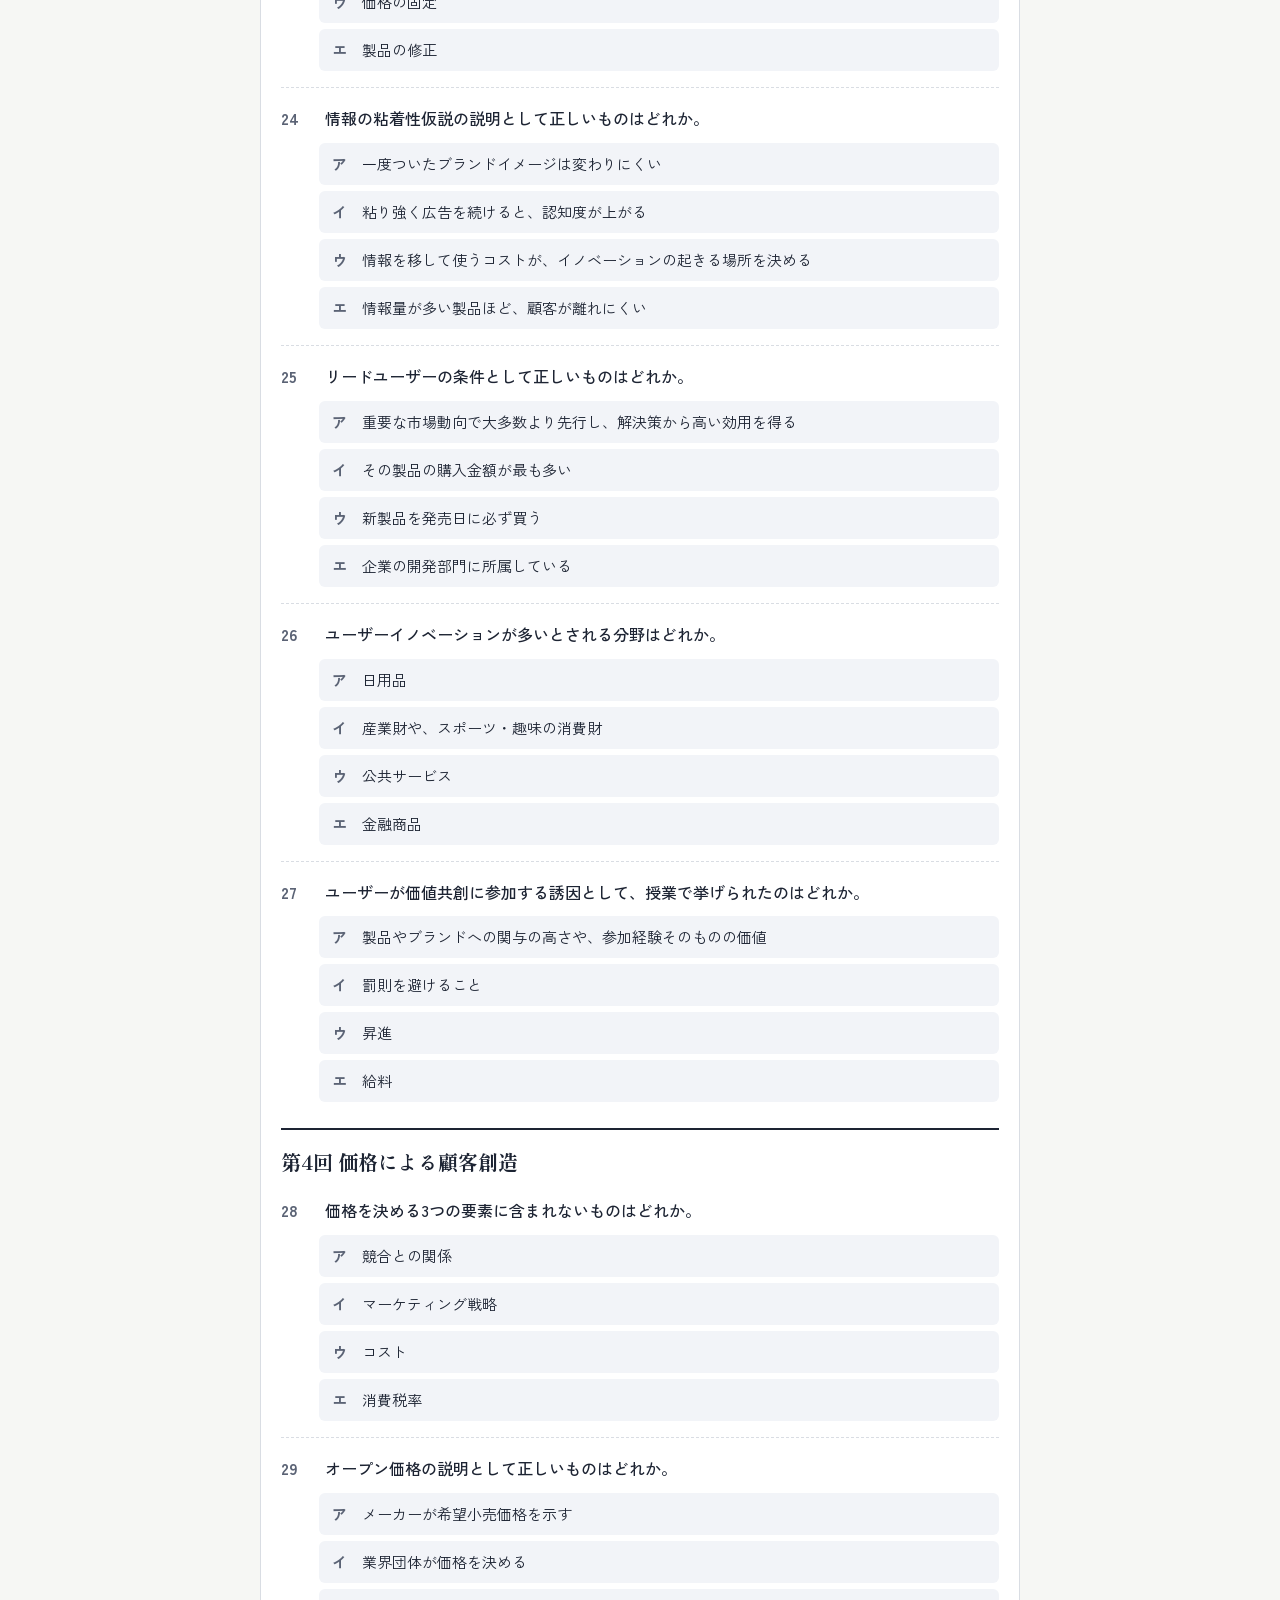
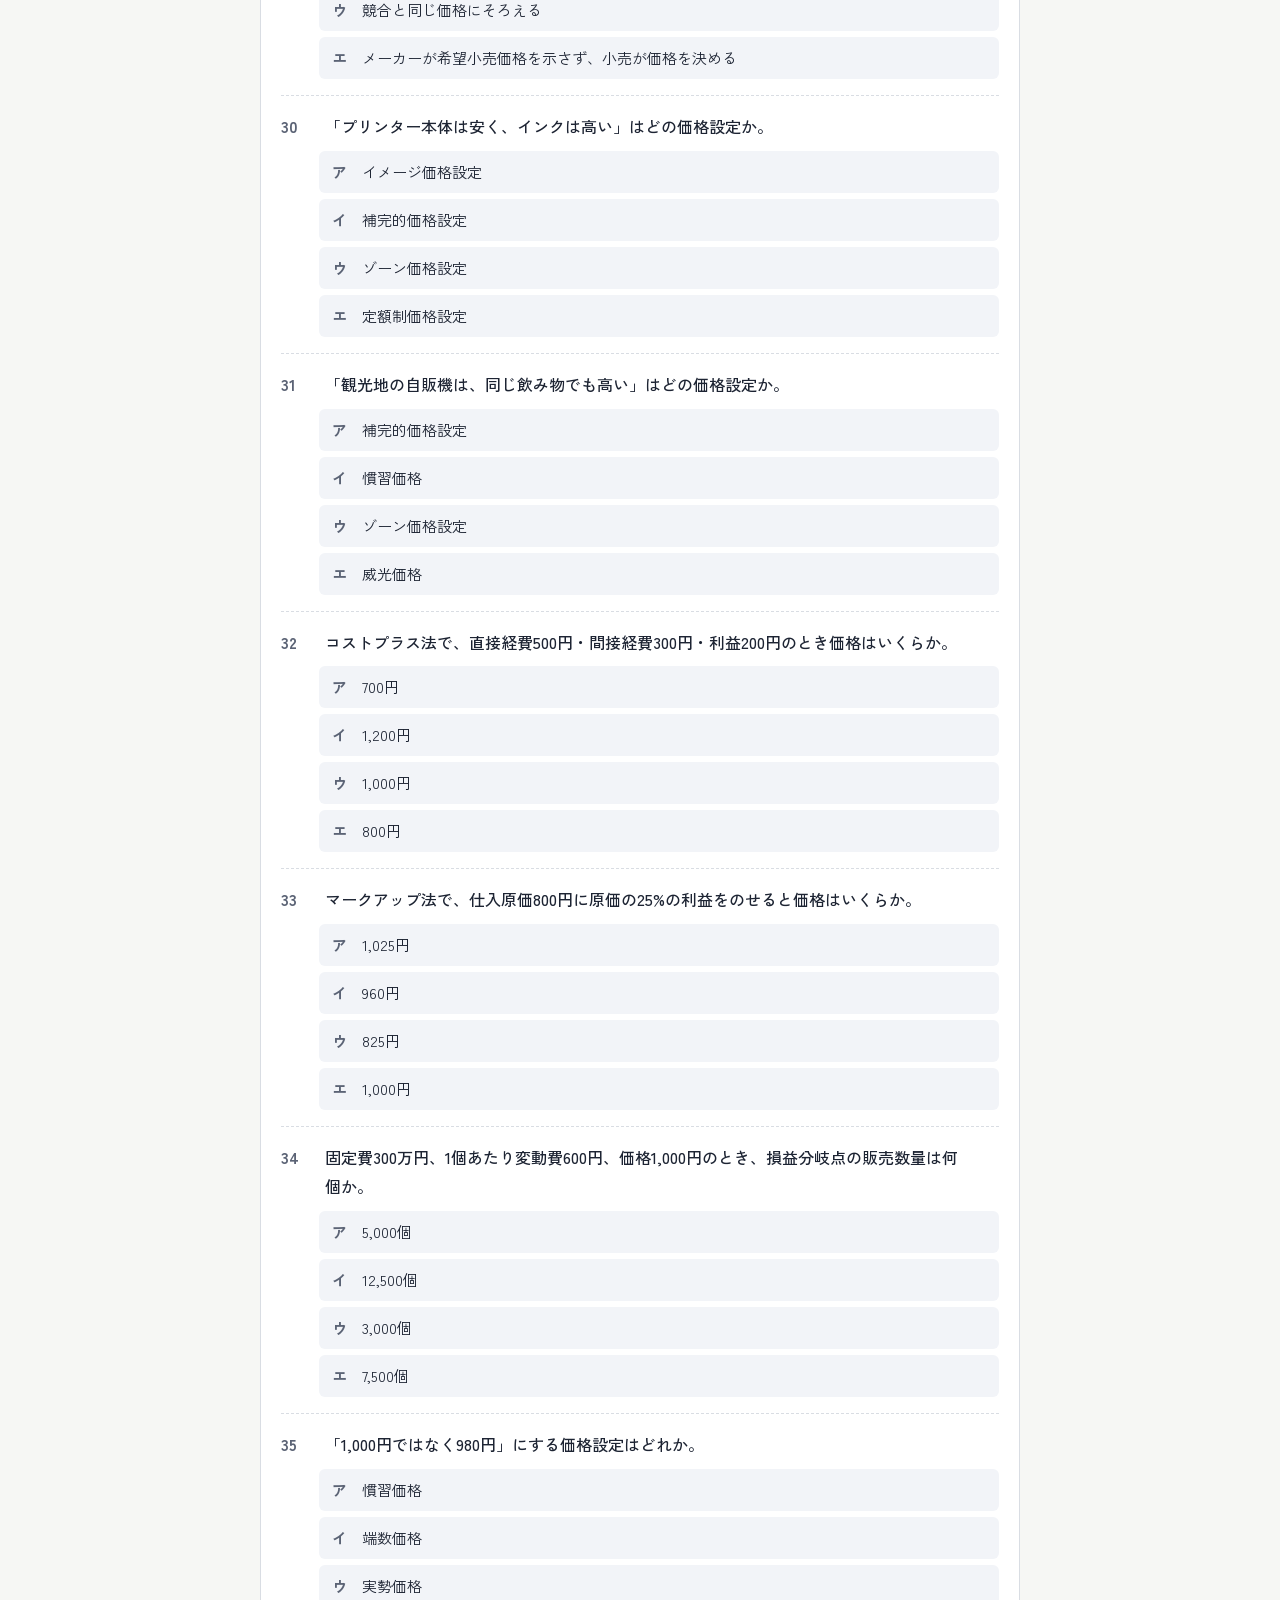
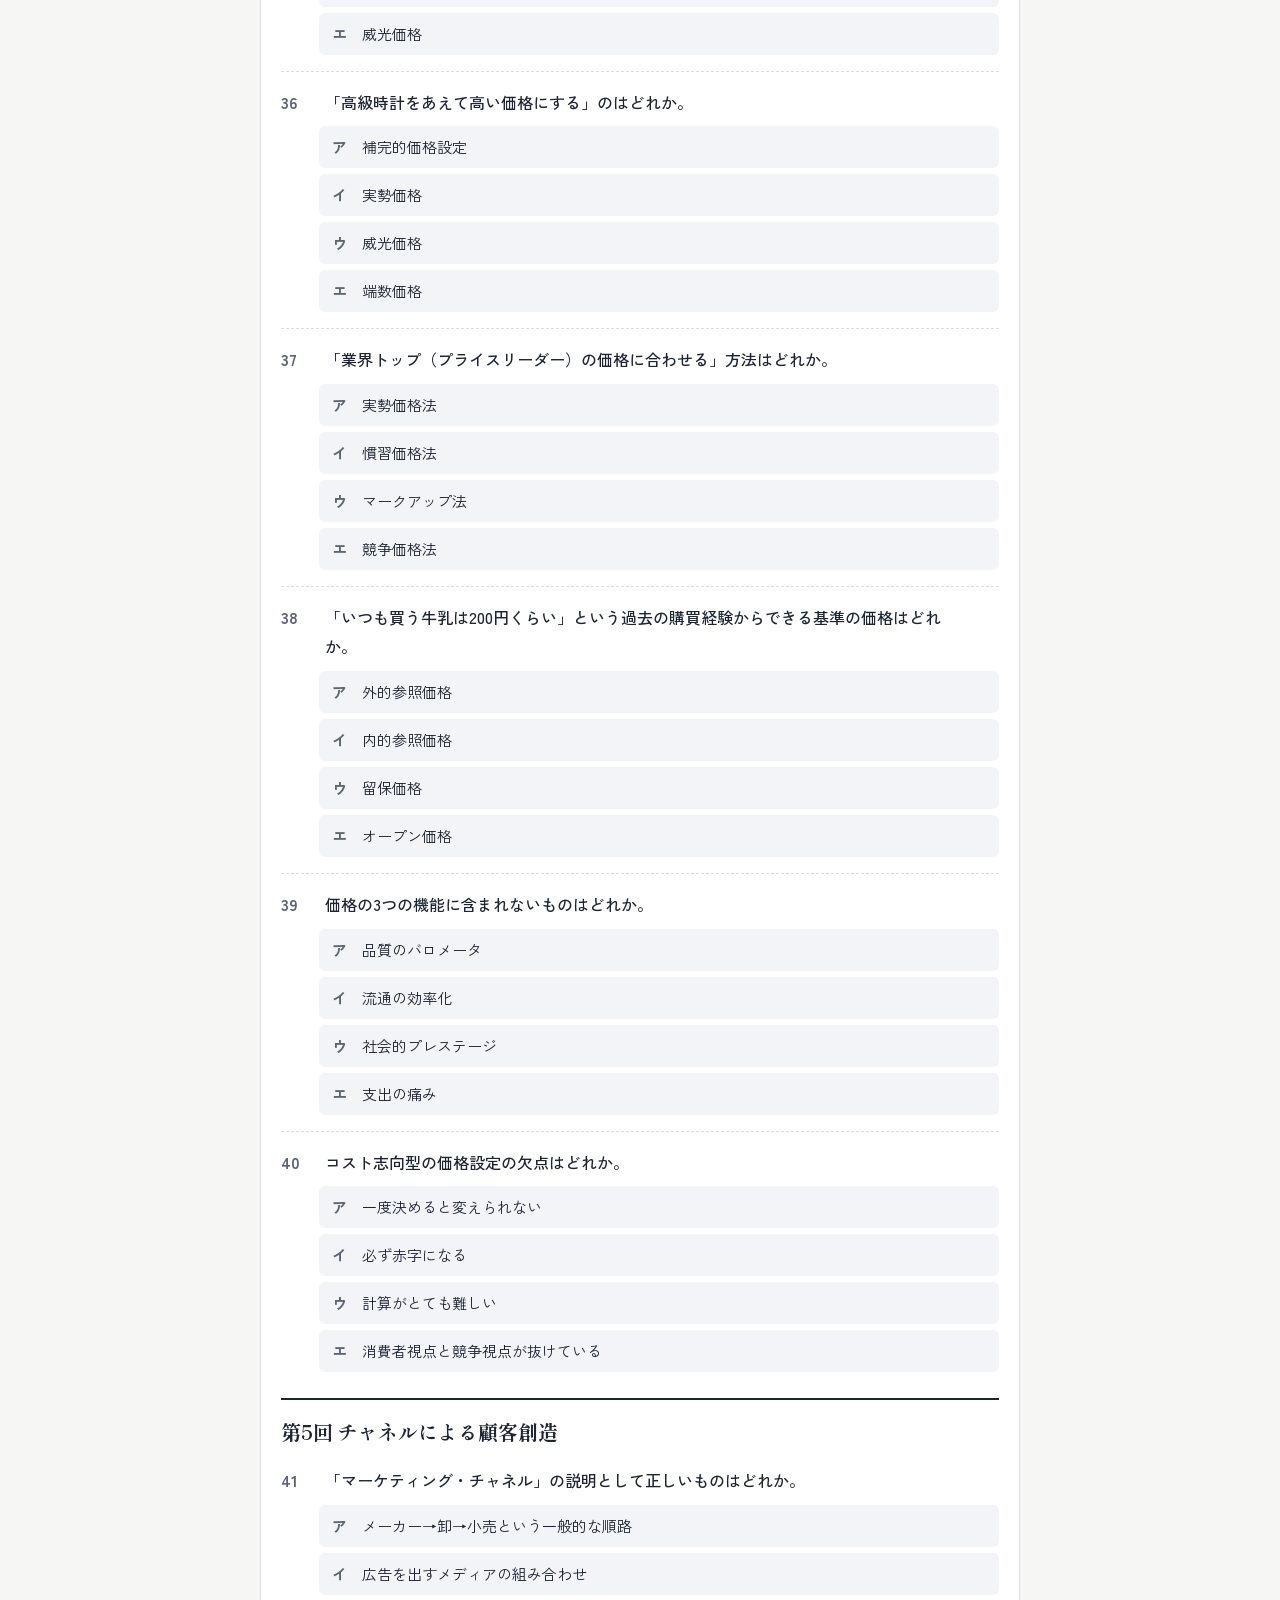
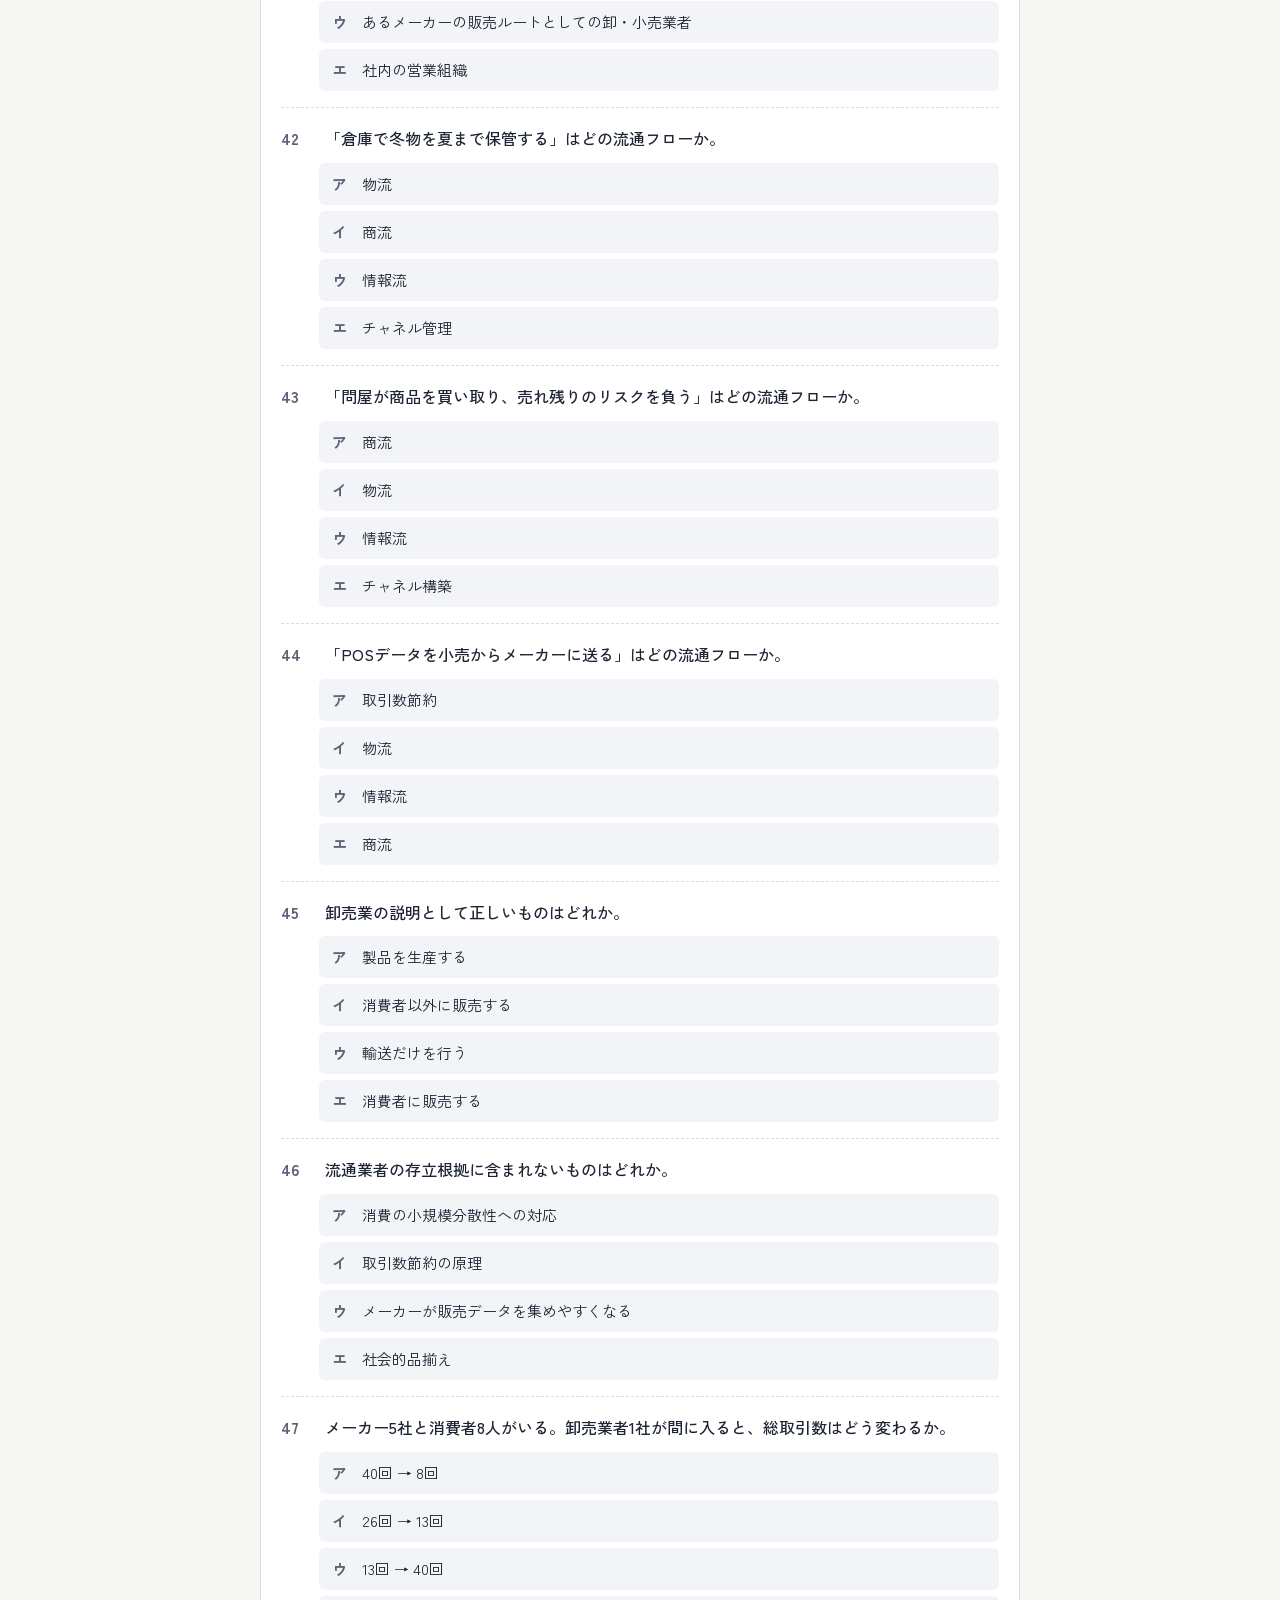
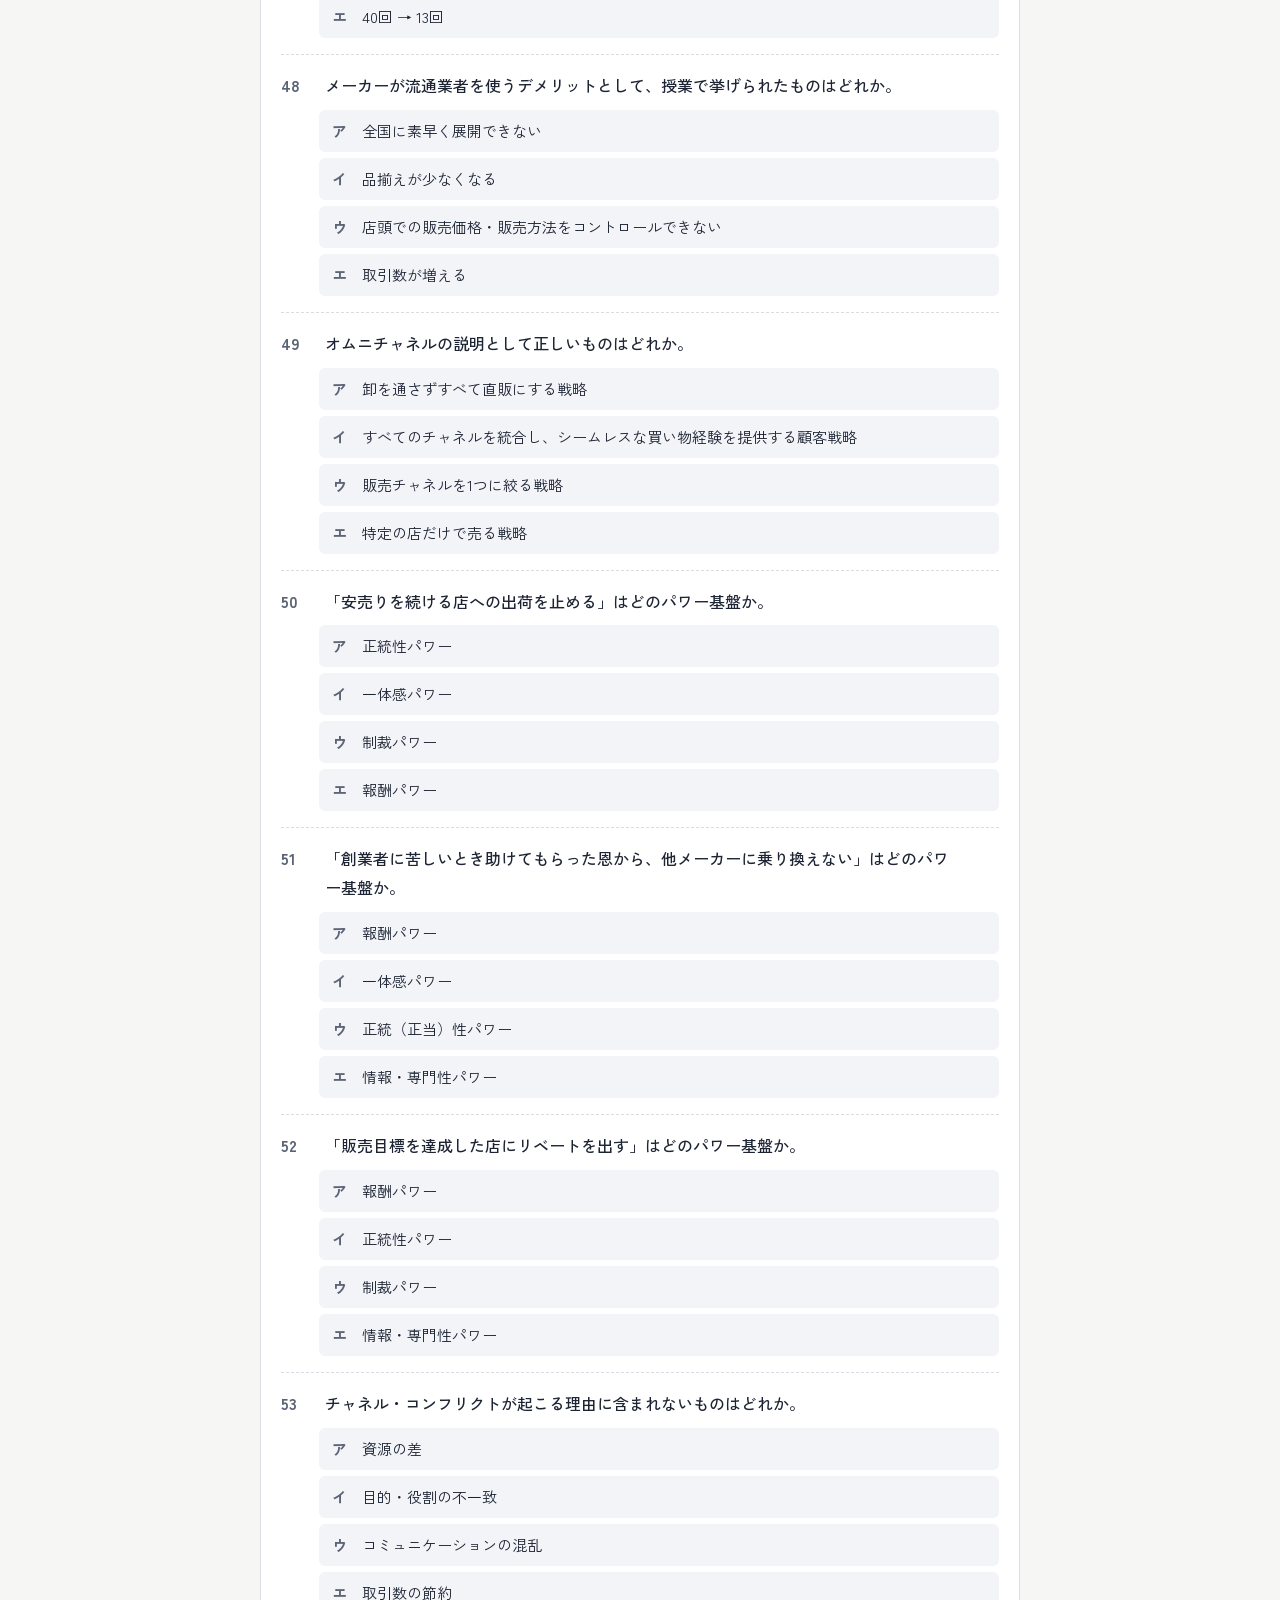
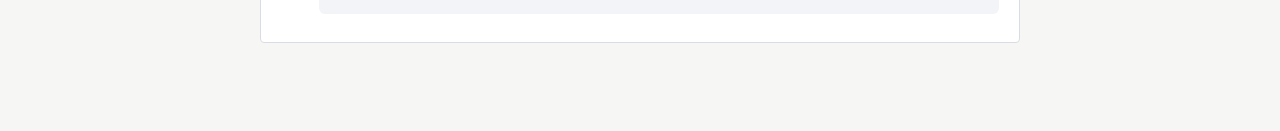
==== commit 15ddeb1a: "ホームページを追加し、穴埋めページを fill.html に移動 Co-Authored-By: Claude Opus 5.5 <noreply@anthropic.com> Claude-Sess" ====
--- a/choice.html
+++ b/choice.html
@@ -124,7 +124,7 @@
   <header>
     <div class="eyebrow">火2 マーケティング　小テスト対策　第1〜5回</div>
     <h1>マーケティング選択問題</h1>
-    <p class="lead"><a href="index.html" style="color:var(--accent)">穴埋め・論述はこちら</a>。選択肢を押すと、その場で○✕と解説が出ます。選択肢の並びは毎回入れ替わるので、位置ではなく中身で覚えられます。</p>
+    <p class="lead"><a href="index.html" style="color:var(--accent)">ホーム</a>・<a href="fill.html" style="color:var(--accent)">穴埋め・論述</a>。選択肢を押すと、その場で○✕と解説が出ます。選択肢の並びは毎回入れ替わるので、位置ではなく中身で覚えられます。</p>
   </header>
 
   <div class="toolbar">
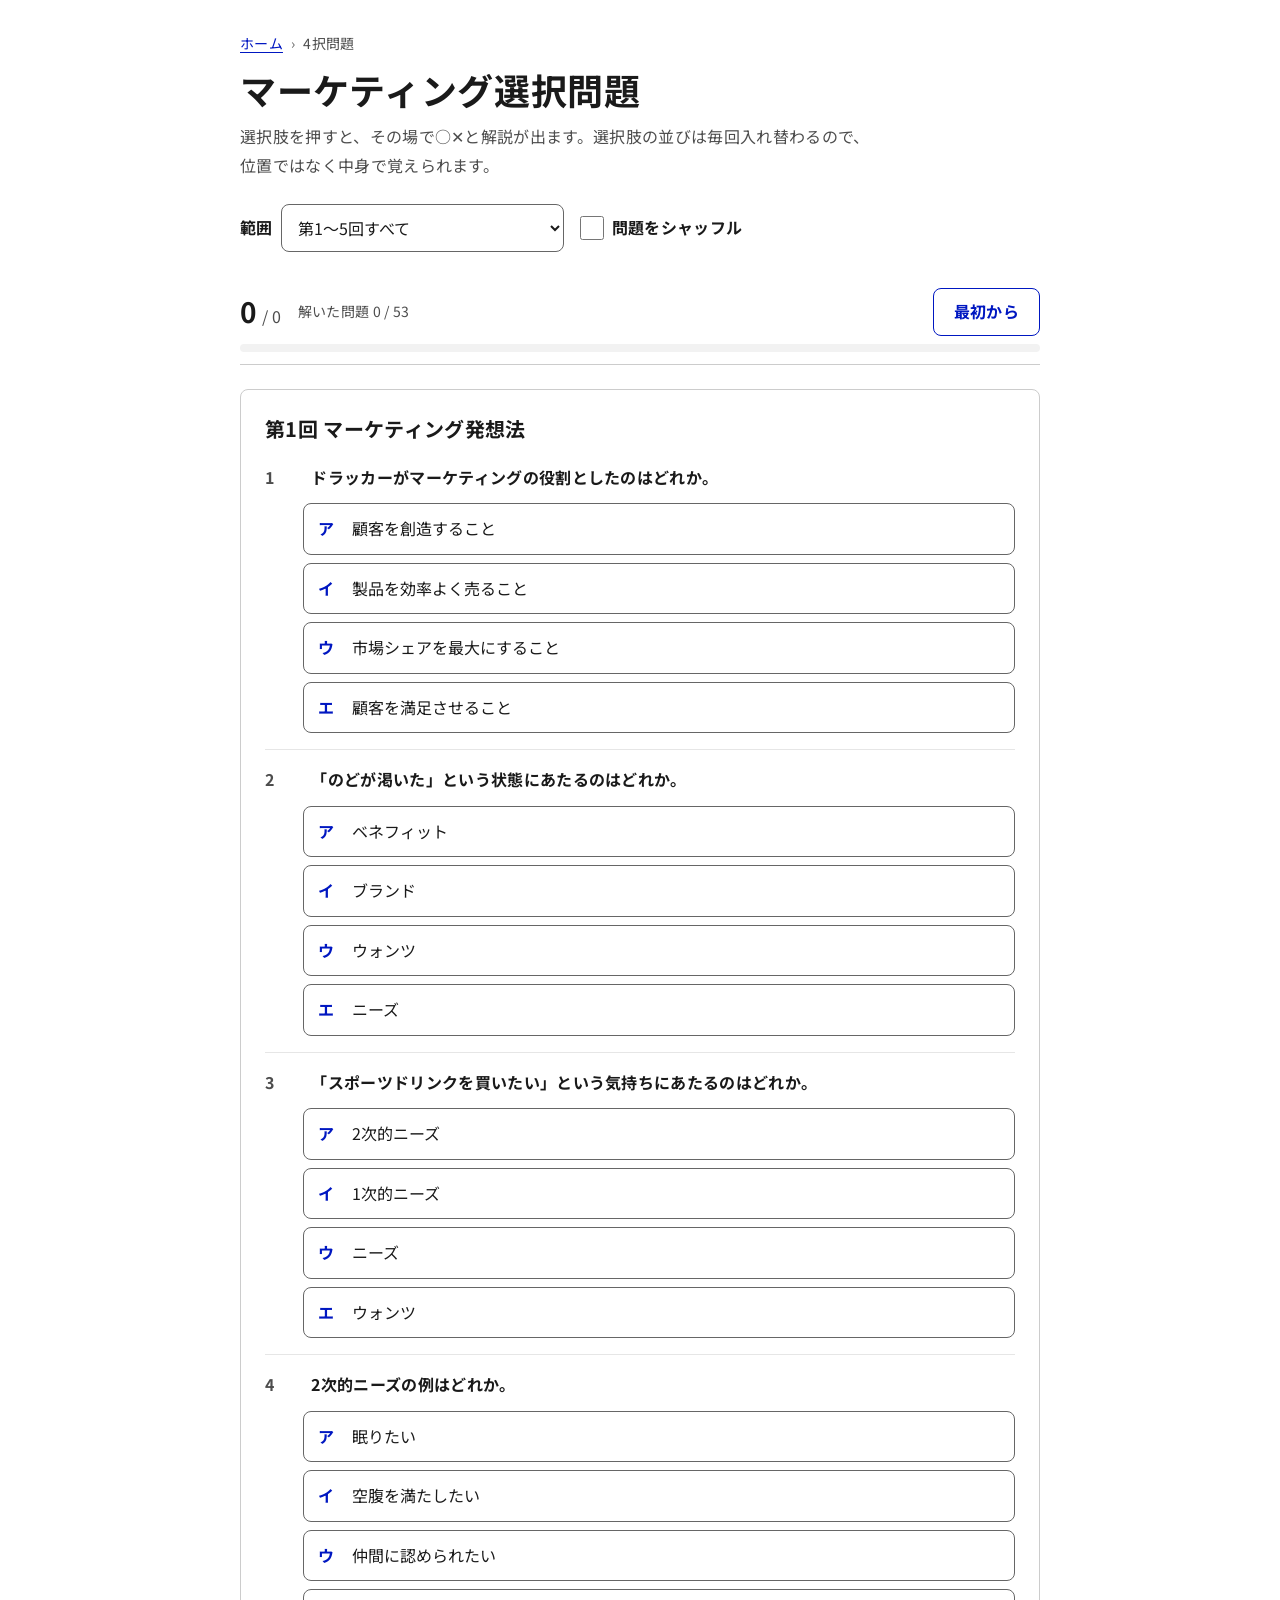
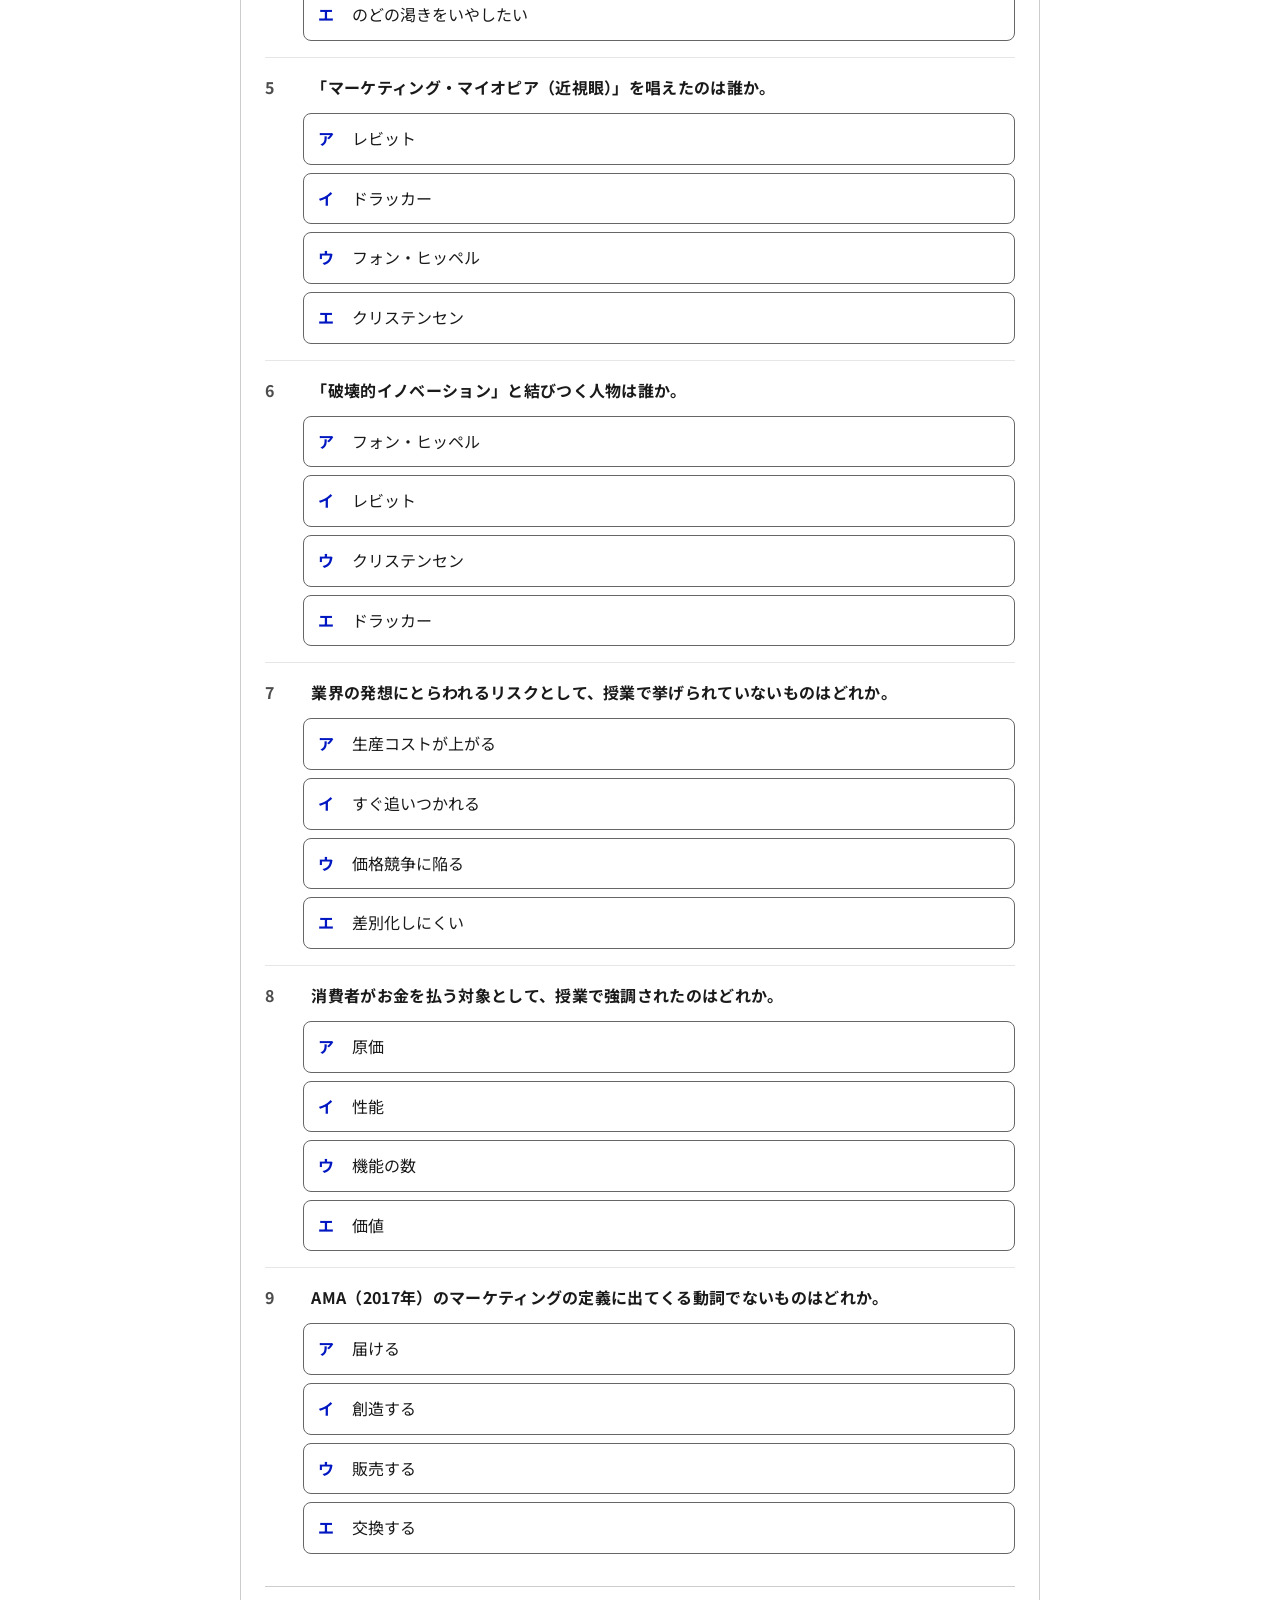
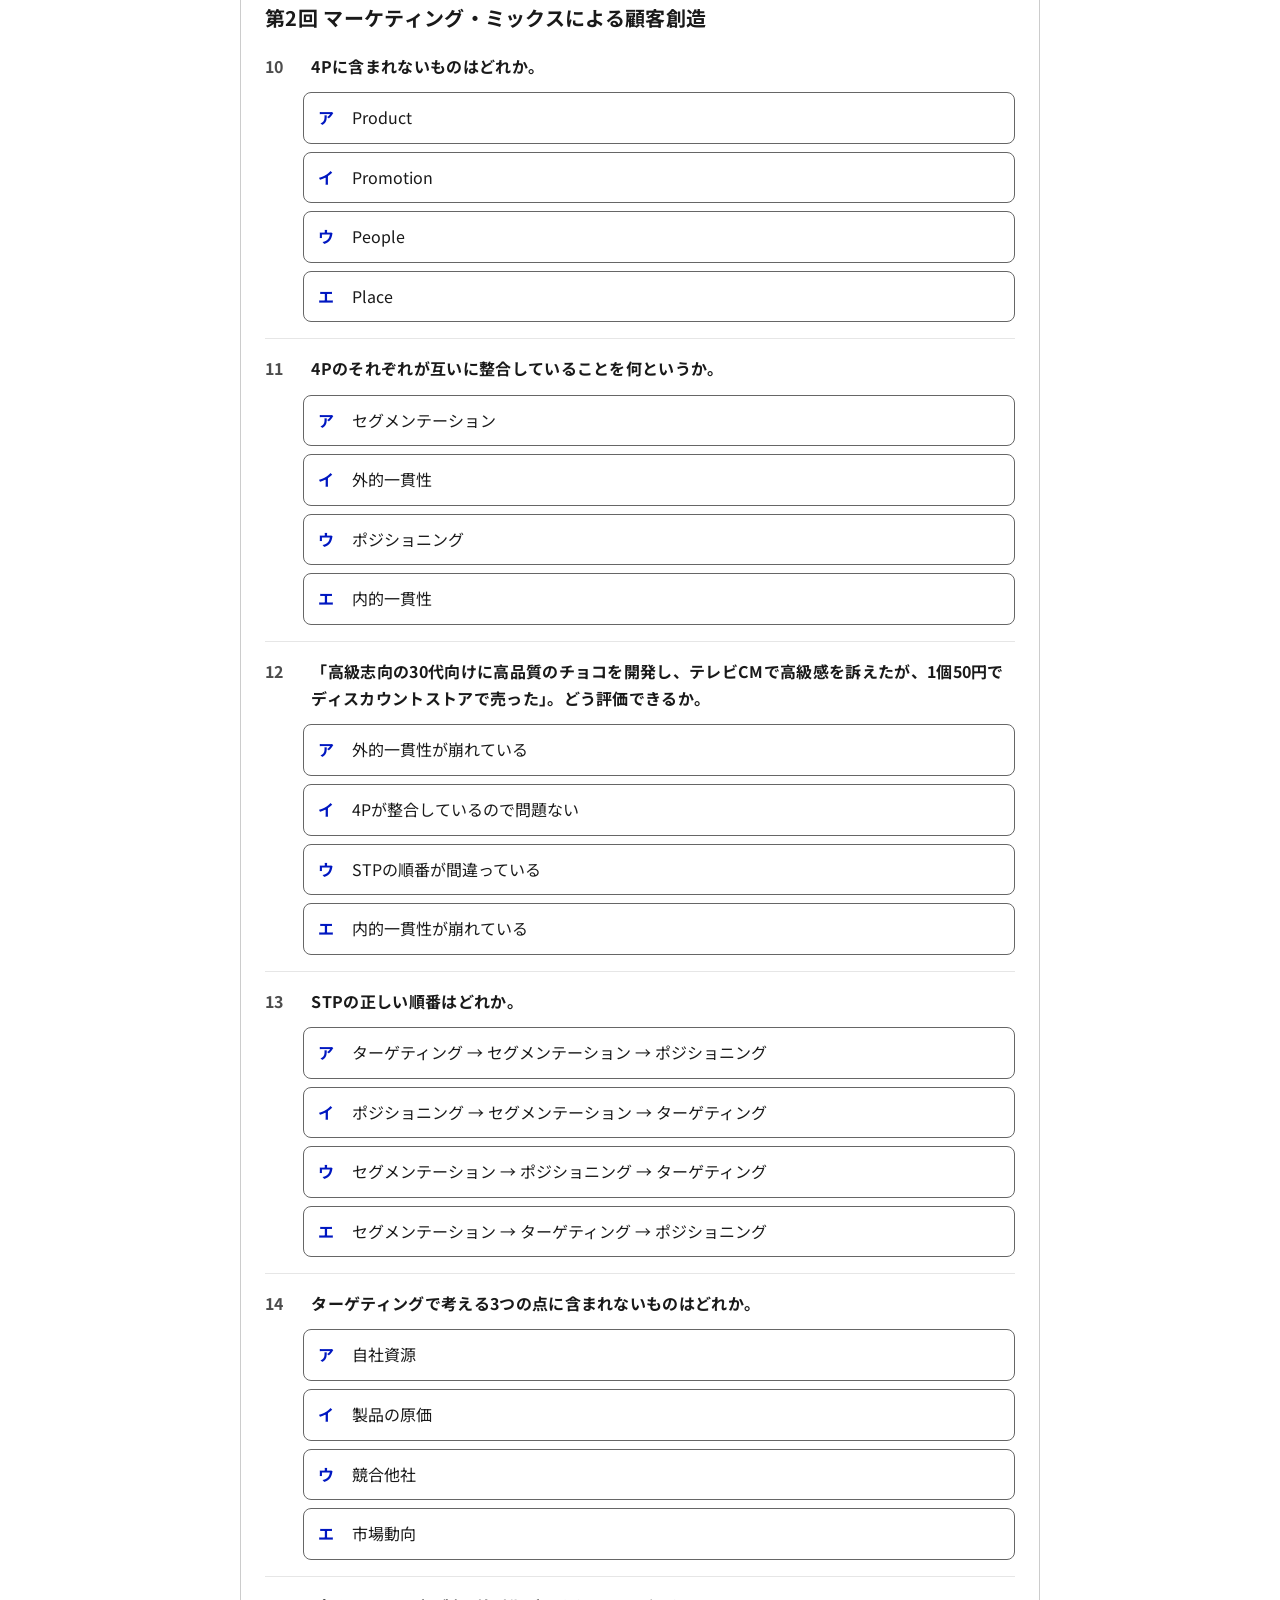
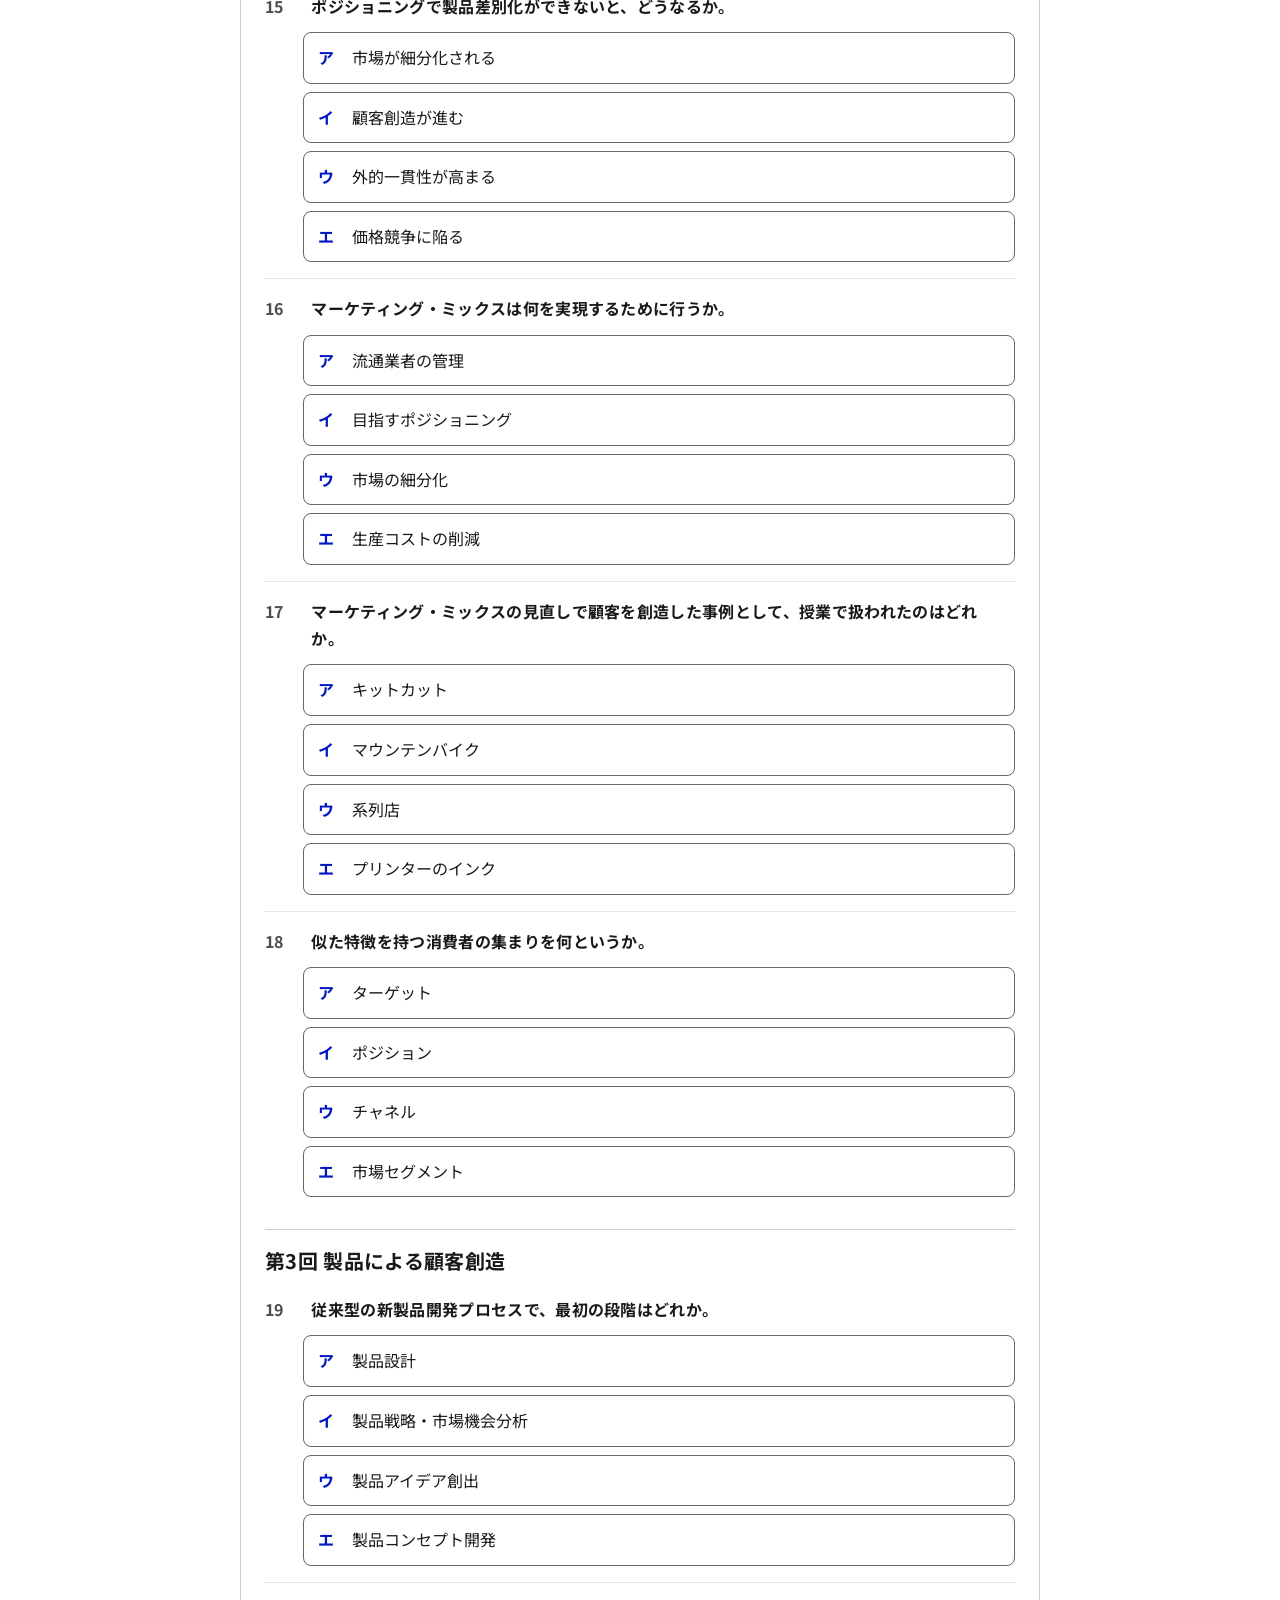
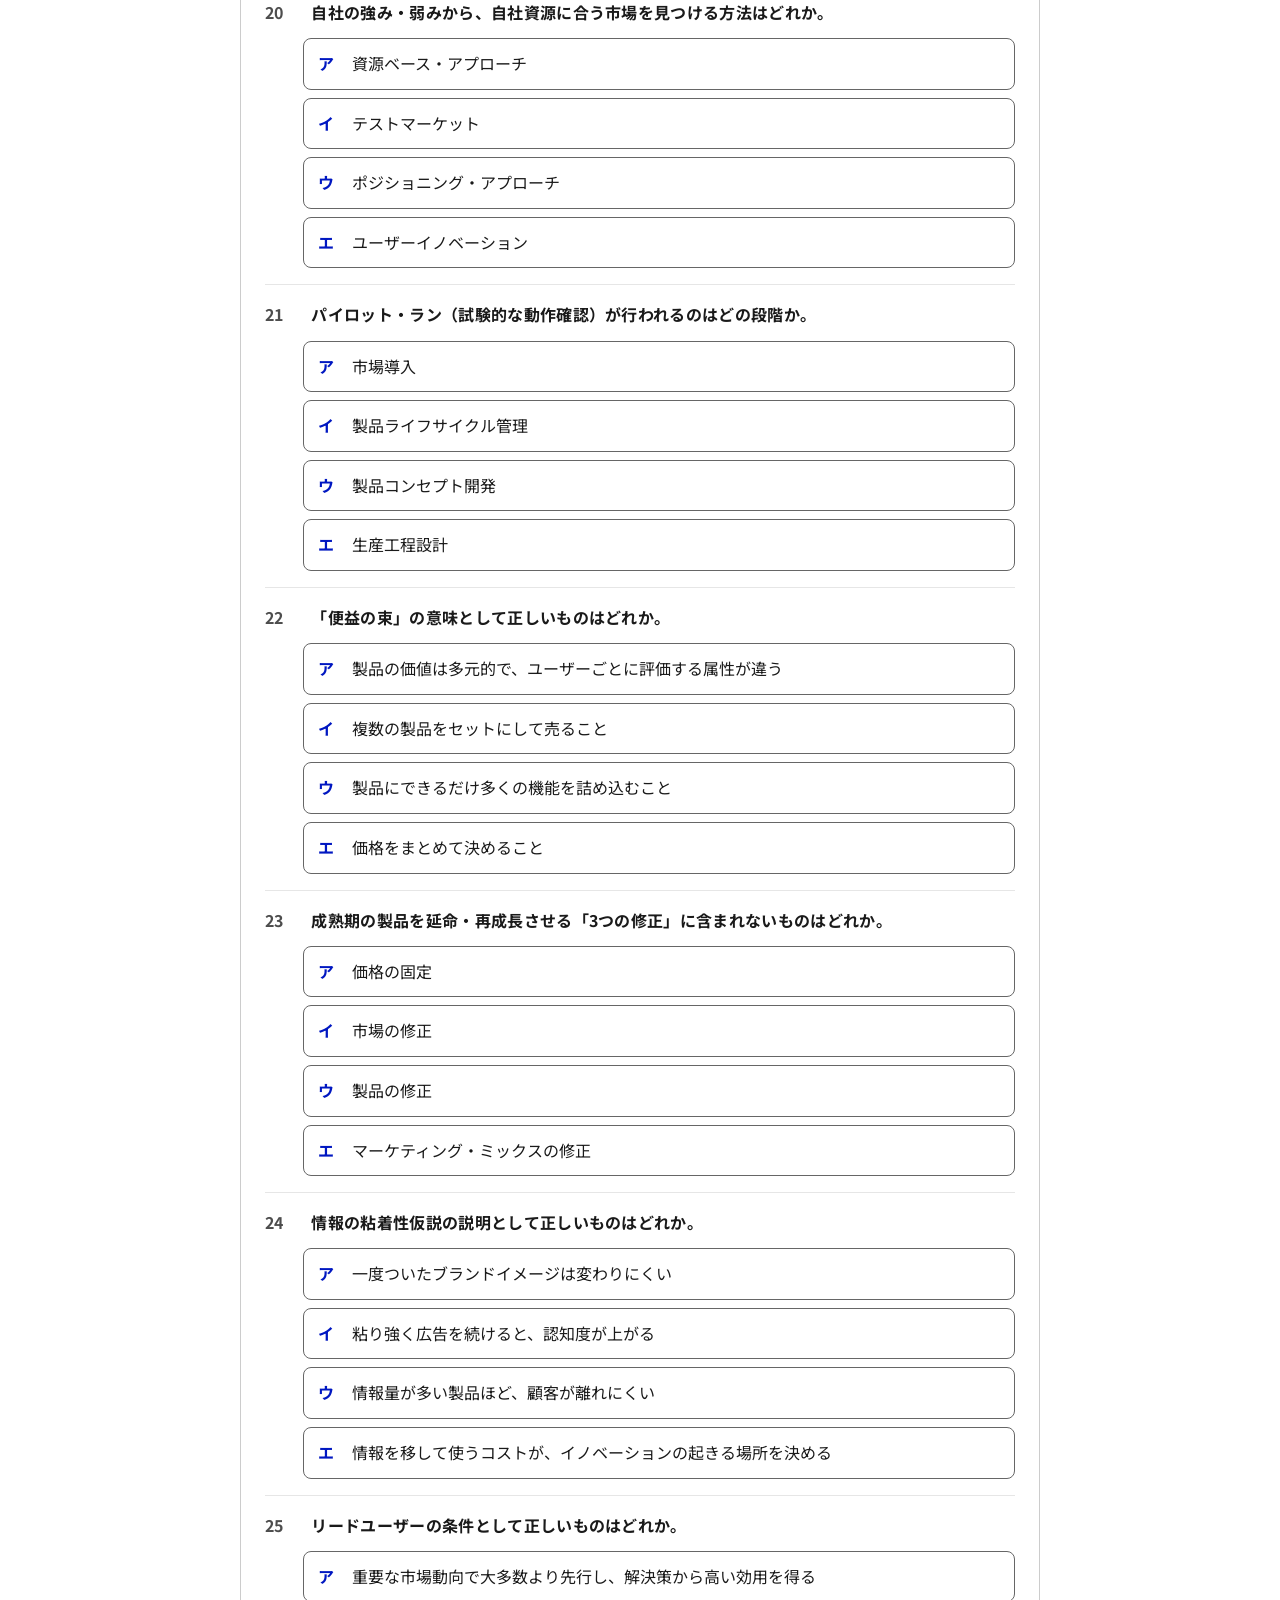
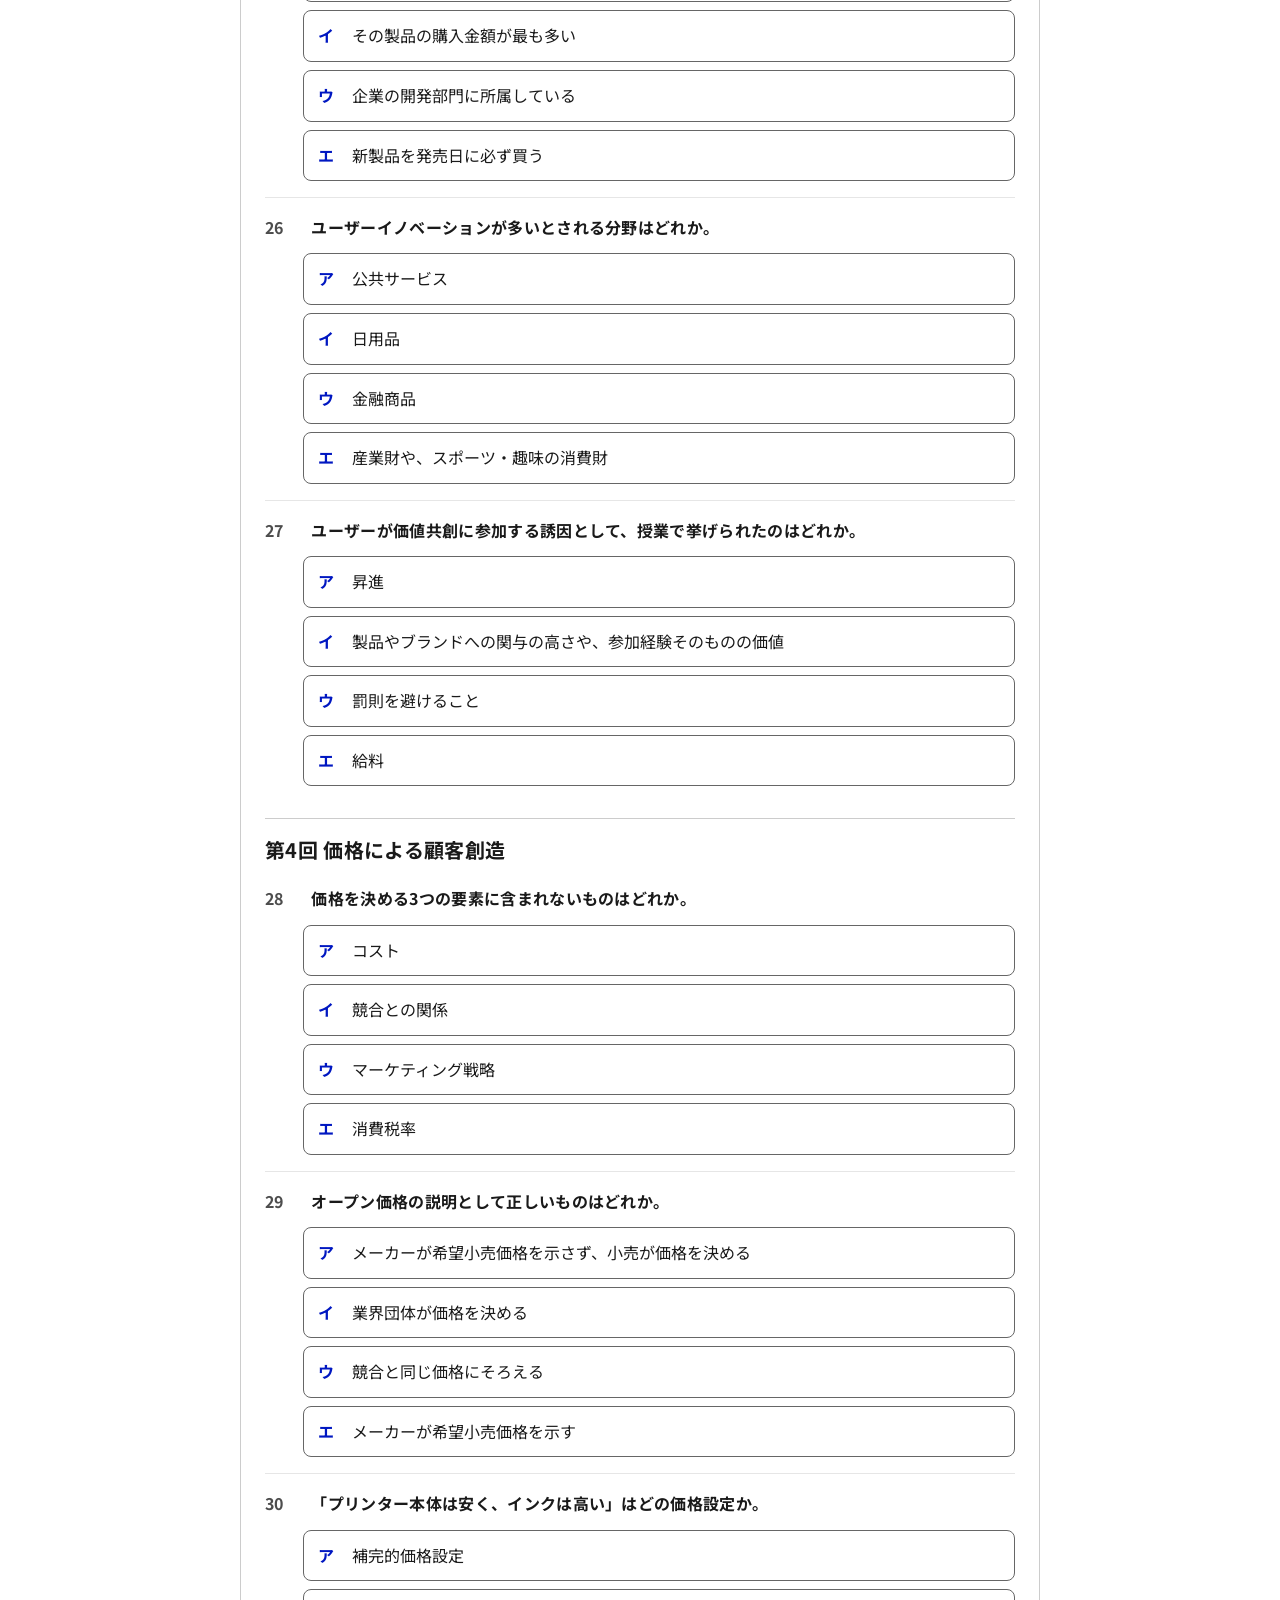
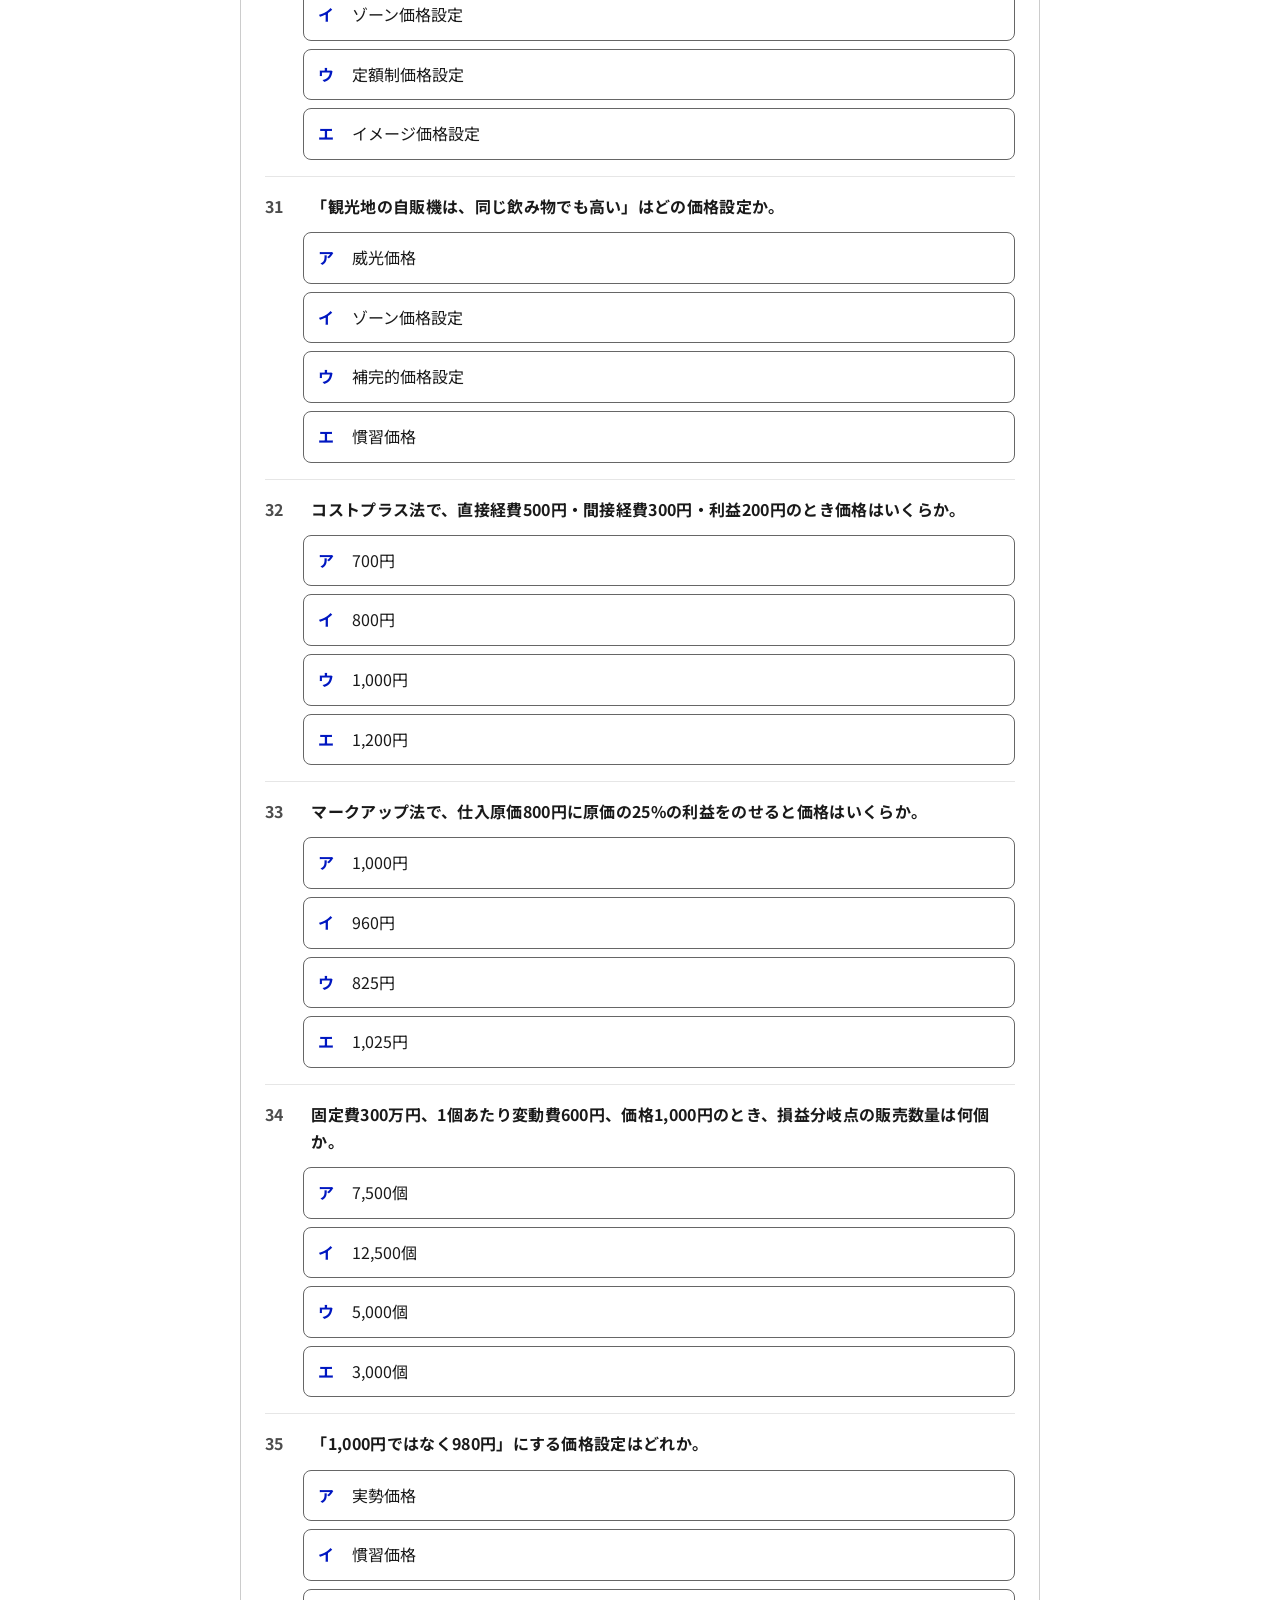
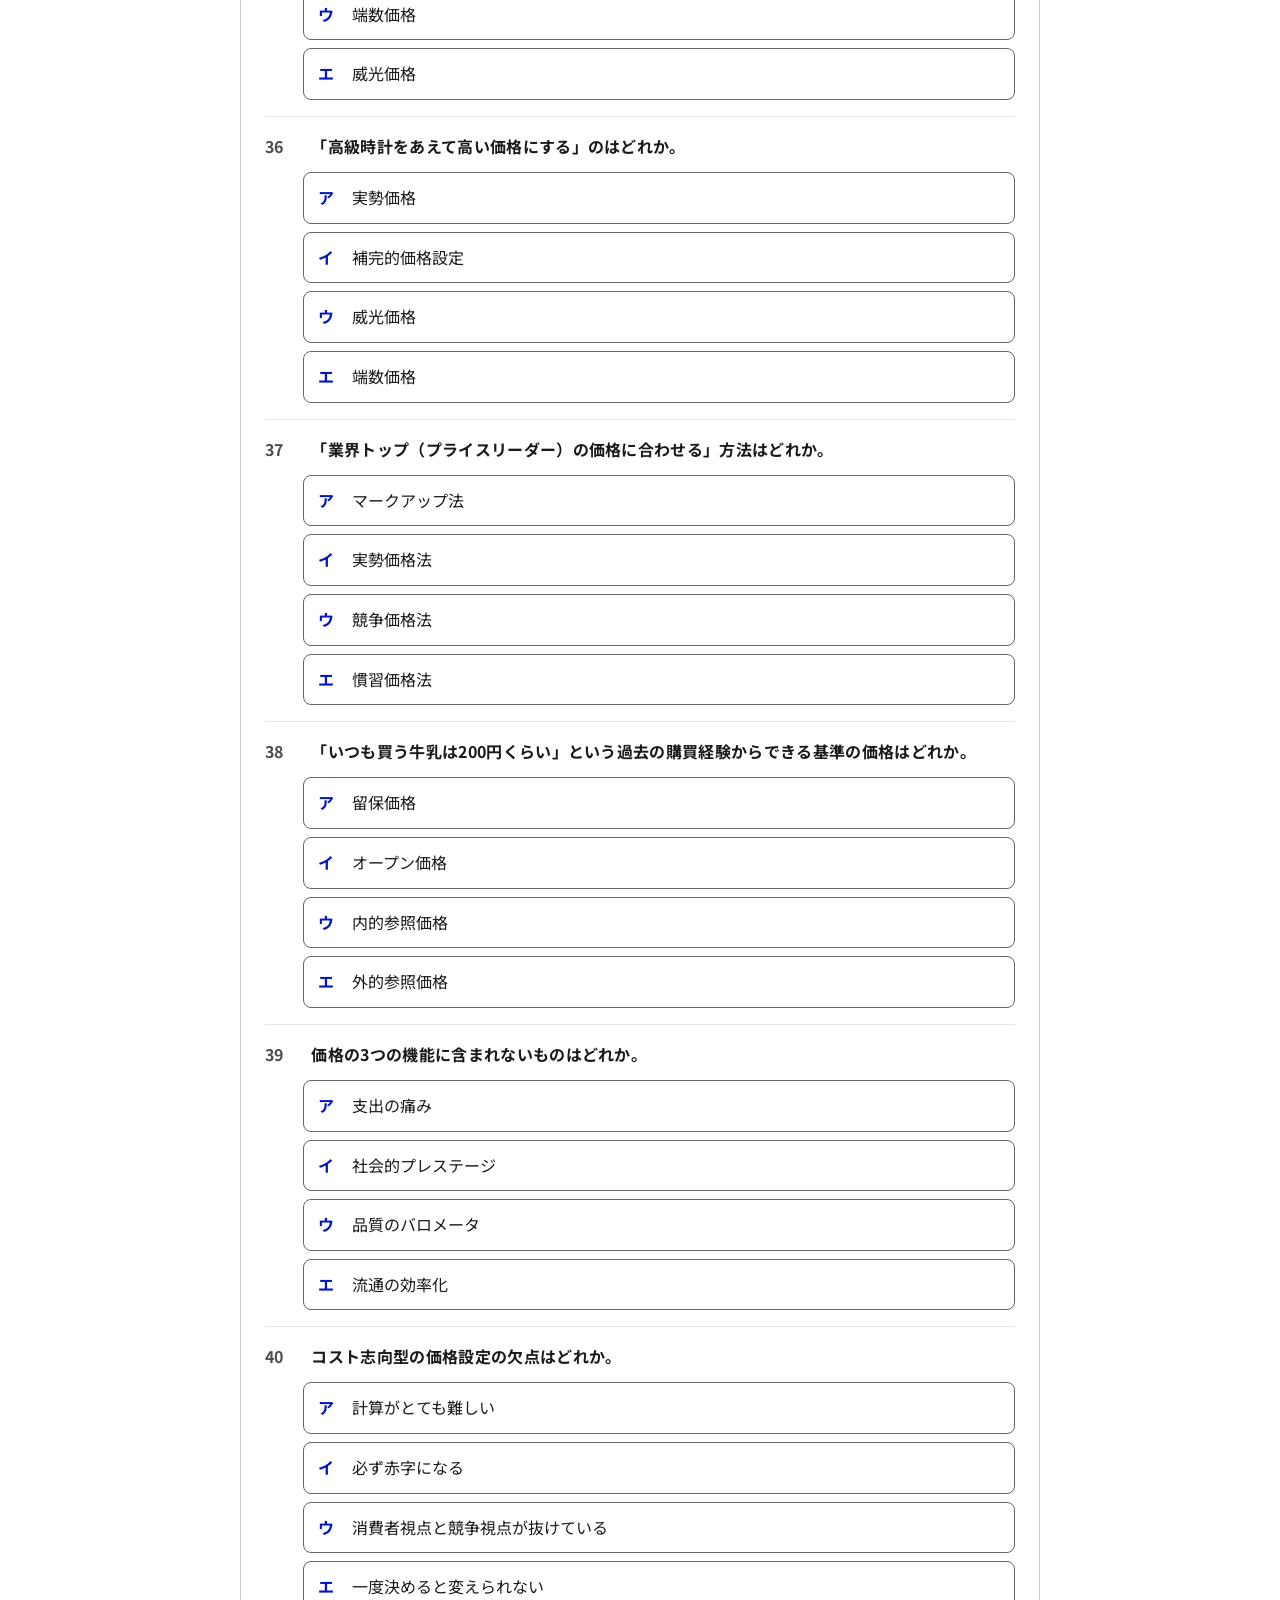
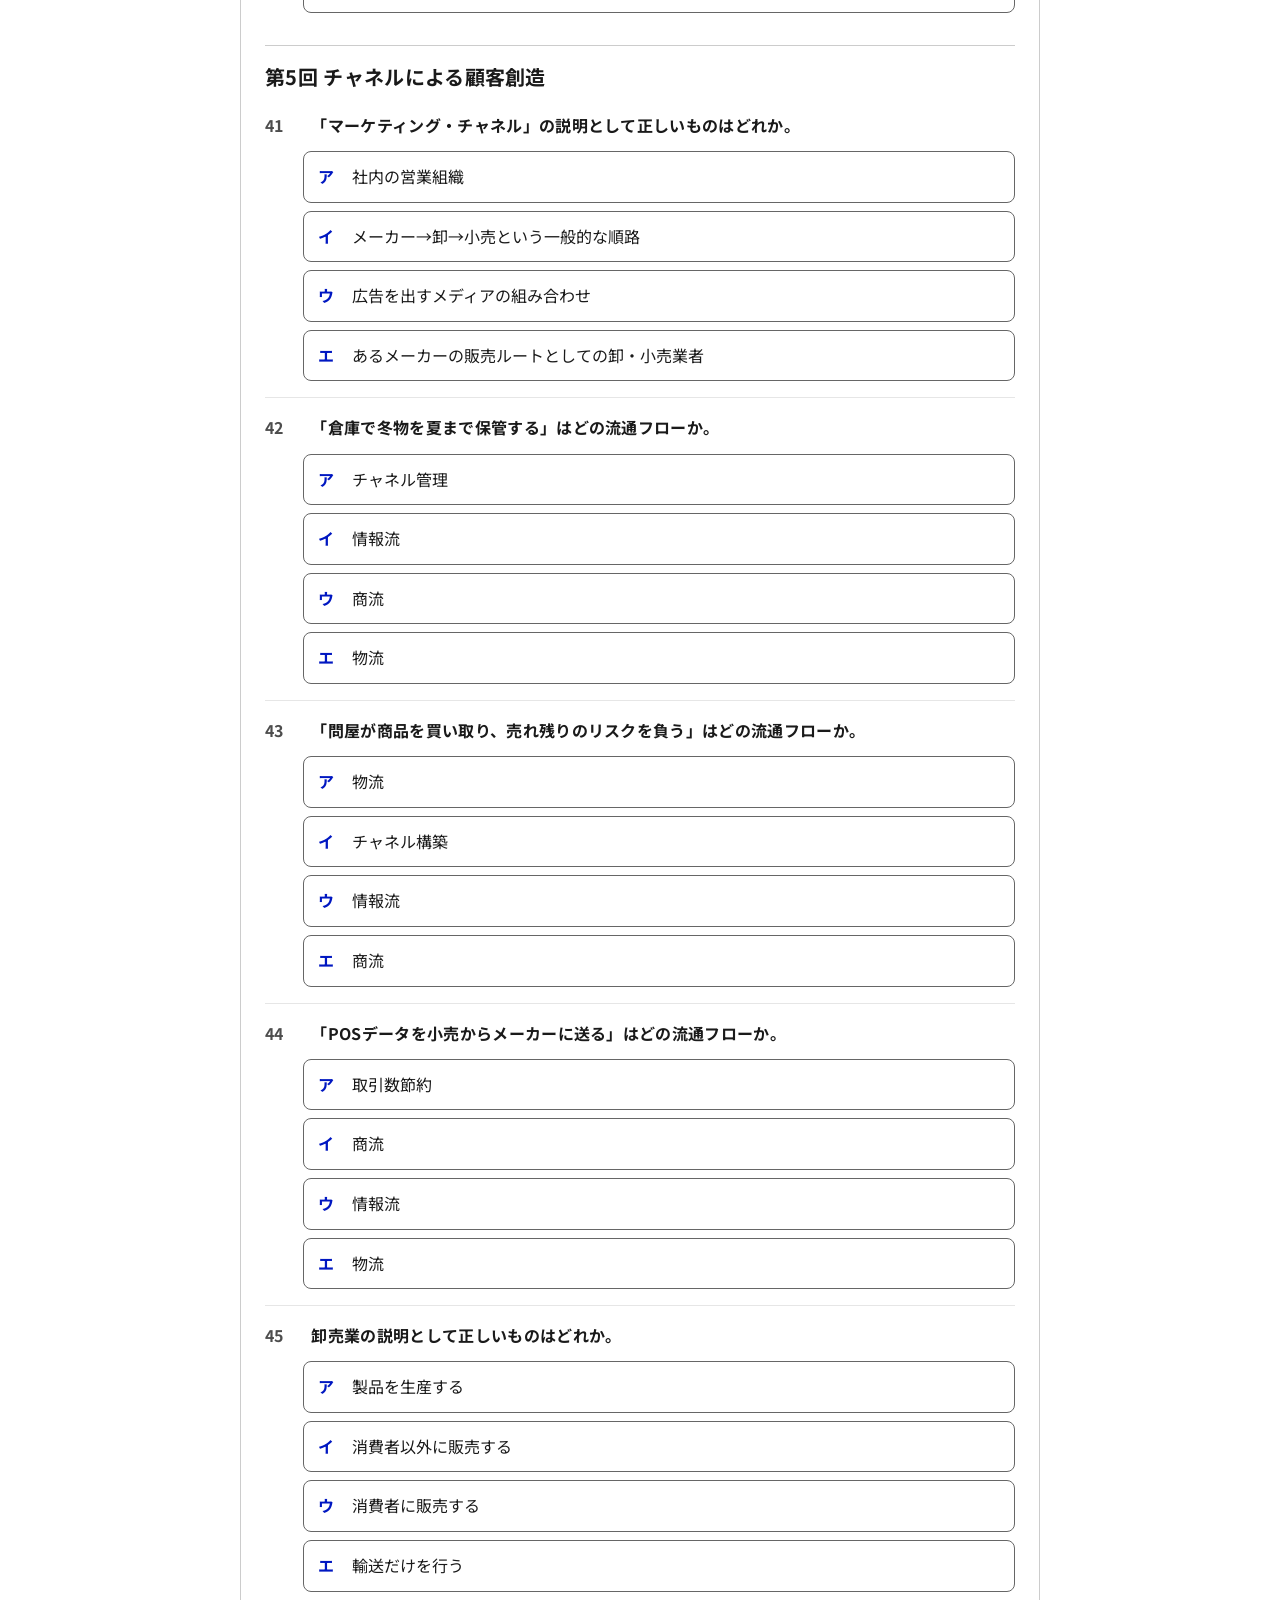
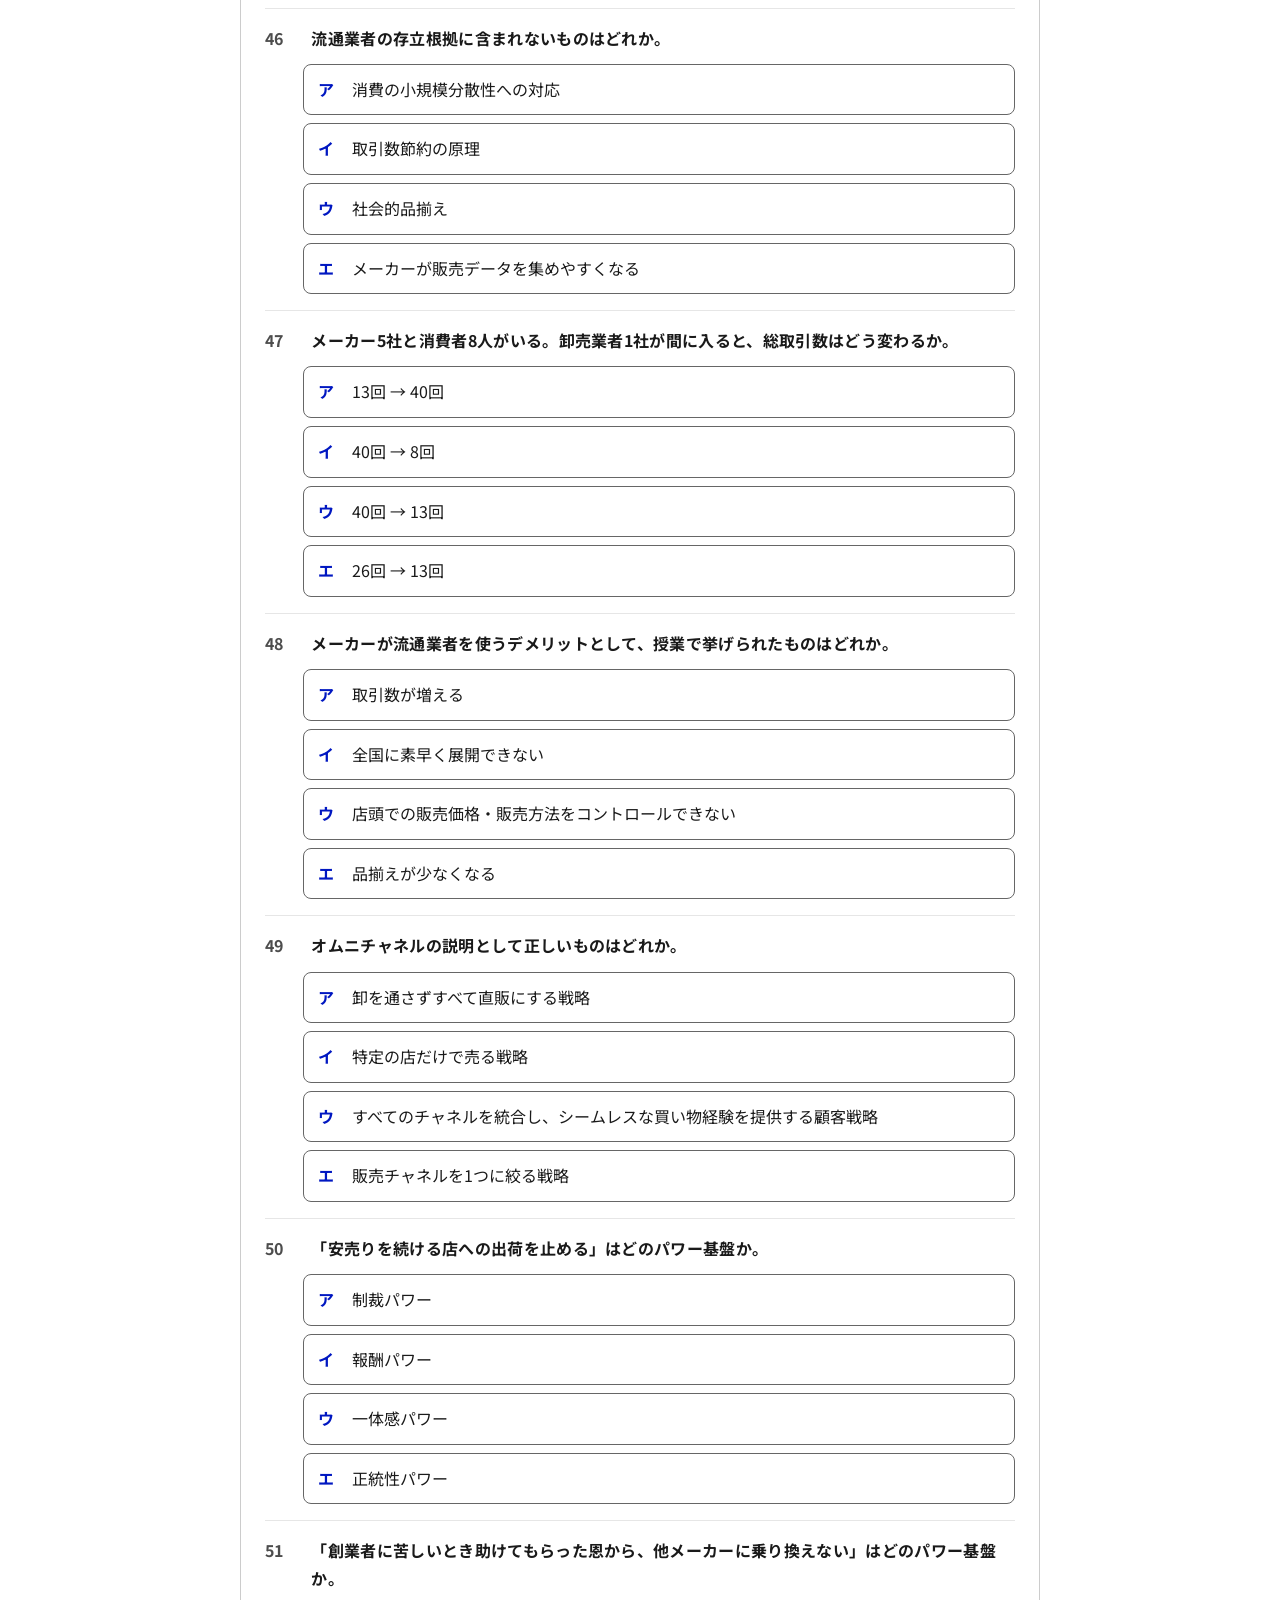
==== commit 76da5a56: "デジタル庁デザインシステムを参考に3ページの見た目をそろえる Co-Authored-By: Claude Opus 5.5 <noreply@anthropic.com> Claude-Sessio" ====
--- a/choice.html
+++ b/choice.html
@@ -4,127 +4,18 @@
 <meta charset="utf-8">
 <meta name="viewport" content="width=device-width,initial-scale=1,viewport-fit=cover">
 </head>
-<body>
+<body class="choice">
 <title>マーケティング選択問題</title>
-<meta name="claude:viewport-fit-sides" content="cover">
 <link rel="preconnect" href="https://fonts.googleapis.com">
 <link rel="preconnect" href="https://fonts.gstatic.com" crossorigin>
-<link rel="stylesheet" href="https://fonts.googleapis.com/css2?family=Shippori+Mincho+B1:wght@700&family=Yomogi&family=Zen+Kaku+Gothic+New:wght@400;500;700&display=swap">
-<style>
-/* Layout: 答案用紙 — one column of questions; choices are tappable rows, graded in red pen the moment you pick */
-:root {
-  --paper: #f6f7f4;
-  --sheet: #ffffff;
-  --ink: #1d2433;
-  --ink-soft: #5b6375;
-  --rule: #d9dde3;
-  --rule-soft: #eceef1;
-  --accent: #23407a;
-  --accent-ink: #ffffff;
-  --pen: #d23a2a;
-  --ok: #1f7a4d;
-  --ok-bg: #e7f3ec;
-  --ng-bg: #fbeceb;
-  --field: #f2f4f8;
-  --font-display: "Shippori Mincho B1", "Hiragino Mincho ProN", "Yu Mincho", serif;
-  --font-body: "Zen Kaku Gothic New", "Hiragino Sans", "Yu Gothic", "Meiryo", sans-serif;
-  --font-pen: "Yomogi", "Zen Kaku Gothic New", "Hiragino Sans", sans-serif;
-}
-@media (prefers-color-scheme: dark) {
-  :root:not([data-theme="light"]) {
-    --paper: #14171d; --sheet: #1c2028; --ink: #e6e8ee; --ink-soft: #a2a9b8;
-    --rule: #333946; --rule-soft: #262b35; --accent: #8fb0f0; --accent-ink: #0f1420;
-    --pen: #ff7b6b; --ok: #6fd3a0; --ok-bg: #18302a; --ng-bg: #3a201f; --field: #242936;
-    color-scheme: dark;
-  }
-}
-:root[data-theme="dark"] {
-  --paper: #14171d; --sheet: #1c2028; --ink: #e6e8ee; --ink-soft: #a2a9b8;
-  --rule: #333946; --rule-soft: #262b35; --accent: #8fb0f0; --accent-ink: #0f1420;
-  --pen: #ff7b6b; --ok: #6fd3a0; --ok-bg: #18302a; --ng-bg: #3a201f; --field: #242936;
-  color-scheme: dark;
-}
-* { box-sizing: border-box; }
-body {
-  background: var(--paper); color: var(--ink); font-family: var(--font-body);
-  font-size: 16px; line-height: 1.8;
-  padding-left: max(16px, env(safe-area-inset-left, 0px));
-  padding-right: max(16px, env(safe-area-inset-right, 0px));
-}
-body::before { content: ""; position: fixed; inset: 0 0 auto; height: env(safe-area-inset-top, 0px); z-index: 10; background: var(--paper); }
-.wrap { max-width: 760px; margin: 0 auto; padding-block: 28px 80px; display: flex; flex-direction: column; gap: 18px; }
-header { display: flex; flex-direction: column; gap: 6px; }
-.eyebrow { font-size: 12px; letter-spacing: .12em; color: var(--ink-soft); }
-h1 { font-family: var(--font-display); font-size: clamp(26px, 5vw, 34px); line-height: 1.3; margin: 0; text-wrap: balance; }
-h2 { font-family: var(--font-display); font-size: 20px; margin: 0; text-wrap: balance; }
-.lead, .note { margin: 0; color: var(--ink-soft); font-size: 14px; line-height: 1.7; }
-
-.toolbar { display: flex; flex-wrap: wrap; gap: 10px 14px; align-items: center; }
-.toolbar label { font-size: 13px; color: var(--ink-soft); display: flex; gap: 6px; align-items: center; }
-select { font: 14px var(--font-body); color: var(--ink); background: var(--sheet); border: 1px solid var(--rule); border-radius: 6px; padding: 6px 8px; }
-.btn { appearance: none; font: 700 14px var(--font-body); border-radius: 8px; padding: 9px 16px; cursor: pointer;
-  border: 1px solid var(--rule); background: var(--sheet); color: var(--ink); }
-.btn:hover { border-color: var(--ink-soft); }
-.btn.primary { background: var(--accent); color: var(--accent-ink); border-color: var(--accent); }
-button:focus-visible, select:focus-visible, input:focus-visible { outline: 3px solid var(--accent); outline-offset: 2px; }
-
-.scorebar { position: sticky; top: env(safe-area-inset-top, 0px); z-index: 5; background: var(--paper);
-  padding-block: 10px; border-bottom: 1px solid var(--rule); display: flex; flex-wrap: wrap; gap: 8px 16px; align-items: center; }
-.score { font-family: var(--font-pen); color: var(--pen); font-size: 26px; line-height: 1; font-variant-numeric: tabular-nums; }
-.score small { font-size: 15px; }
-.progress { font-size: 13px; color: var(--ink-soft); font-variant-numeric: tabular-nums; }
-.bar { flex-basis: 100%; height: 4px; background: var(--rule-soft); border-radius: 2px; overflow: hidden; }
-.bar i { display: block; height: 100%; width: 0; background: var(--accent); }
-.spacer { flex: 1; }
-.chips { display: flex; flex-wrap: wrap; gap: 6px; }
-.chip { font-size: 12px; padding: 2px 8px; border-radius: 999px; border: 1px solid var(--rule); color: var(--ink-soft); font-variant-numeric: tabular-nums; }
-.chip.full { border-color: var(--ok); color: var(--ok); }
-
-.sheet { background: var(--sheet); border: 1px solid var(--rule); border-radius: 4px; padding: 4px 20px 12px; }
-.chapter { padding-top: 14px; }
-.chapter + .chapter { border-top: 2px solid var(--ink); margin-top: 10px; }
-.q { padding: 16px 0; border-bottom: 1px dashed var(--rule); display: flex; flex-direction: column; gap: 10px; }
-.chapter .q:last-child { border-bottom: 0; }
-.qhead { display: grid; grid-template-columns: 2.4em 1fr auto; gap: 6px; align-items: start; }
-.qno { font-variant-numeric: tabular-nums; color: var(--ink-soft); font-weight: 700; }
-.qtext { min-width: 0; font-weight: 500; }
-.mark { font-family: var(--font-pen); color: var(--pen); font-size: 30px; line-height: 1; min-width: 1em; text-align: center; }
-.opts { display: grid; gap: 6px; padding-left: 2.4em; }
-.opt { appearance: none; text-align: left; display: grid; grid-template-columns: 1.6em 1fr; gap: 6px; align-items: baseline;
-  font: 15px/1.6 var(--font-body); color: var(--ink); background: var(--field); border: 1px solid transparent; border-radius: 6px; padding: 8px 12px; cursor: pointer; }
-.opt:hover:not([disabled]) { border-color: var(--ink-soft); }
-.opt .k { font-weight: 700; color: var(--ink-soft); }
-.opt[disabled] { cursor: default; }
-.opt.right { background: var(--ok-bg); border-color: var(--ok); }
-.opt.right .k { color: var(--ok); }
-.opt.picked.wrong { background: var(--ng-bg); border-color: var(--pen); }
-.opt.picked.wrong .k { color: var(--pen); }
-.opt.dim { opacity: .55; }
-.explain { margin-left: 2.4em; padding: 8px 12px; border-left: 3px solid var(--rule); background: var(--rule-soft); border-radius: 0 4px 4px 0; font-size: 14px; line-height: 1.7; }
-.explain.ng { border-left-color: var(--pen); }
-.explain.ok { border-left-color: var(--ok); }
-.explain b { font-family: var(--font-pen); font-weight: 400; color: var(--pen); font-size: 16px; }
-.explain.ok b { color: var(--ok); }
-.done { display: flex; flex-direction: column; gap: 10px; align-items: flex-start; padding: 18px 20px; background: var(--sheet); border: 2px solid var(--ink); border-radius: 4px; }
-.done .big { font-family: var(--font-pen); color: var(--pen); font-size: 40px; line-height: 1; font-variant-numeric: tabular-nums; }
-.empty-note { padding: 24px 0; color: var(--ink-soft); text-align: center; }
-@media (max-width: 480px) {
-  .sheet { padding: 2px 12px 10px; }
-  .opts, .explain { padding-left: 0; margin-left: 0; }
-  .qhead { grid-template-columns: 2em 1fr auto; }
-}
-@media (prefers-reduced-motion: no-preference) {
-  .bar i { transition: width .25s; }
-  .mark { transition: transform .15s; }
-  .q.answered .mark { transform: rotate(-8deg); }
-}
-</style>
+<link rel="stylesheet" href="https://fonts.googleapis.com/css2?family=Noto+Sans+JP:wght@400;700&display=swap">
+<link rel="stylesheet" href="dads.css">
 
 <div class="wrap">
   <header>
-    <div class="eyebrow">火2 マーケティング　小テスト対策　第1〜5回</div>
+    <nav class="crumbs" aria-label="現在地"><a href="index.html">ホーム</a><span aria-hidden="true">›</span><span aria-current="page">4択問題</span></nav>
     <h1>マーケティング選択問題</h1>
-    <p class="lead"><a href="index.html" style="color:var(--accent)">ホーム</a>・<a href="fill.html" style="color:var(--accent)">穴埋め・論述</a>。選択肢を押すと、その場で○✕と解説が出ます。選択肢の並びは毎回入れ替わるので、位置ではなく中身で覚えられます。</p>
+    <p class="lead">選択肢を押すと、その場で○✕と解説が出ます。選択肢の並びは毎回入れ替わるので、位置ではなく中身で覚えられます。</p>
   </header>
 
   <div class="toolbar">
@@ -260,7 +151,7 @@
     if (shuf && n === 0) html += '<div class="chapter">';
     const order = shuffle(q.o.map((_, k) => k));
     html += '<div class="q" id="q' + i + '"><div class="qhead"><span class="qno">' + (n + 1) + '</span><span class="qtext">' + esc(q.q) +
-      (shuf ? ' <span class="note" style="display:inline">［第' + q.c + "回］</span>" : "") + '</span><span class="mark" aria-hidden="true"></span></div><div class="opts" role="group" aria-label="選択肢">' +
+      (shuf ? ' <span class="note" style="display:inline">［第' + q.c + "回］</span>" : "") + '</span><span class="mark"></span></div><div class="opts" role="group" aria-label="選択肢">' +
       order.map((k, j) => '<button class="opt" data-q="' + i + '" data-k="' + k + '"><span class="k">' + KANA[j] + "</span><span>" + esc(q.o[k]) + "</span></button>").join("") +
       '</div><div class="explain" hidden></div></div>';
   });
@@ -275,7 +166,7 @@
   const ok = k === 0;
   answers[i] = ok;
   const box = $("#q" + i);
-  box.classList.add("answered");
+  box.classList.add("answered", ok ? "ok" : "ng");
   box.querySelectorAll(".opt").forEach((b) => {
     b.disabled = true;
     const bk = +b.dataset.k;
@@ -283,7 +174,7 @@
     else if (b === btn) b.classList.add("picked", "wrong");
     else b.classList.add("dim");
   });
-  box.querySelector(".mark").textContent = ok ? "○" : "✕";
+  box.querySelector(".mark").textContent = ok ? "正解" : "不正解";
   const ex = box.querySelector(".explain");
   ex.className = "explain " + (ok ? "ok" : "ng");
   ex.innerHTML = "<b>" + (ok ? "正解" : "正解は「" + esc(Q[i].o[0]) + "」") + "</b>　" + esc(Q[i].e);
--- a/dads.css
+++ b/dads.css
@@ -0,0 +1,220 @@
+/*
+  デジタル庁デザインシステム（DADS）に沿ったスタイル
+  - 書体：Noto Sans JP（本文16px・行間1.7）
+  - キーカラー：Blue 900 #0017C1／リンク・主要ボタン
+  - 状態色：成功 #197A4B、エラー #CE0000（色だけに頼らず文字でも伝える）
+  - フォーカス：黄色 #FFD43D の太いリング＋黒の内側線
+  - 角丸8px、ボタンの高さ48px以上、白地＋グレーの区切り線
+*/
+:root {
+  --c-key: #0017C1;
+  --c-key-hover: #00118F;
+  --c-key-active: #000060;
+  --c-key-bg: #E8F1FE;
+  --c-text: #1A1A1A;
+  --c-text-sub: #4D4D4D;
+  --c-text-desc: #666666;
+  --c-bg: #FFFFFF;
+  --c-bg-sub: #F2F2F2;
+  --c-border: #CCCCCC;
+  --c-border-field: #666666;
+  --c-success: #197A4B;
+  --c-success-bg: #E6F5EC;
+  --c-error: #CE0000;
+  --c-error-bg: #FDEEEE;
+  --c-focus: #FFD43D;
+  --c-visited: #5C10BE;
+  --font: "Noto Sans JP", "Hiragino Sans", "Yu Gothic UI", "Meiryo", sans-serif;
+  --font-mono: "Noto Sans Mono", "Consolas", monospace;
+  --r: 8px;
+  color-scheme: light;
+}
+* { box-sizing: border-box; }
+html, body { margin: 0; }
+[hidden] { display: none !important; }
+body {
+  background: var(--c-bg); color: var(--c-text); font-family: var(--font);
+  font-size: 16px; line-height: 1.7; letter-spacing: .02em;
+  padding-left: max(16px, env(safe-area-inset-left, 0px));
+  padding-right: max(16px, env(safe-area-inset-right, 0px));
+}
+a { color: var(--c-key); text-decoration: underline; text-underline-offset: 3px; }
+a:visited { color: var(--c-visited); }
+a:hover { color: var(--c-key-hover); text-decoration-thickness: 3px; }
+:focus-visible { outline: 4px solid var(--c-focus); outline-offset: 2px; box-shadow: 0 0 0 2px var(--c-text); border-radius: 4px; }
+
+.wrap { max-width: 800px; margin: 0 auto; padding-block: 32px 80px; display: flex; flex-direction: column; gap: 24px; }
+
+/* パンくず・見出し */
+.crumbs { font-size: 14px; display: flex; flex-wrap: wrap; gap: 4px 8px; align-items: center; color: var(--c-text-sub); }
+.crumbs span[aria-hidden] { color: var(--c-text-desc); }
+header { display: flex; flex-direction: column; gap: 8px; }
+.eyebrow { font-size: 14px; font-weight: 700; color: var(--c-text-sub); }
+h1 { font-size: clamp(28px, 5vw, 36px); line-height: 1.4; font-weight: 700; margin: 0; letter-spacing: .02em; text-wrap: balance; }
+h2 { font-size: 22px; line-height: 1.5; font-weight: 700; margin: 0; text-wrap: balance; }
+h3 { font-size: 17px; line-height: 1.5; font-weight: 700; margin: 0; }
+.lead { margin: 0; font-size: 16px; line-height: 1.8; color: var(--c-text-sub); max-width: 40em; }
+.note { margin: 0; font-size: 14px; line-height: 1.7; color: var(--c-text-desc); }
+.stack { display: flex; flex-direction: column; gap: 16px; }
+
+/* ボタン */
+.btn { appearance: none; display: inline-flex; align-items: center; justify-content: center; gap: 6px;
+  min-height: 48px; padding: 0 20px; border-radius: var(--r); font: 700 16px/1.3 var(--font); letter-spacing: .02em; cursor: pointer;
+  background: var(--c-bg); color: var(--c-key); border: 1px solid var(--c-key); }
+.btn:hover { background: var(--c-key-bg); color: var(--c-key-hover); border-color: var(--c-key-hover); text-decoration: underline; }
+.btn:active { background: #C5D7FB; color: var(--c-key-active); }
+.btn.primary { background: var(--c-key); color: #FFFFFF; border-color: var(--c-key); }
+.btn.primary:hover { background: var(--c-key-hover); border-color: var(--c-key-hover); color: #FFFFFF; }
+.btn.primary:active { background: var(--c-key-active); }
+.btn.small { min-height: 36px; padding: 0 12px; font-size: 14px; }
+.btn[disabled] { background: var(--c-bg-sub); color: #999999; border-color: #CCCCCC; cursor: not-allowed; text-decoration: none; }
+
+/* フォーム */
+.toolbar { display: flex; flex-wrap: wrap; gap: 12px 16px; align-items: center; }
+.toolbar label { font-size: 16px; font-weight: 700; display: flex; gap: 8px; align-items: center; }
+select { font: 16px var(--font); color: var(--c-text); background: var(--c-bg); border: 1px solid var(--c-border-field); border-radius: var(--r); min-height: 48px; padding: 0 12px; }
+input[type="checkbox"] { width: 24px; height: 24px; accent-color: var(--c-key); margin: 0; }
+
+/* タブ */
+.tabs { display: flex; gap: 0; border-bottom: 1px solid var(--c-border); }
+.tab { appearance: none; background: transparent; border: 0; border-bottom: 4px solid transparent; font: 700 16px var(--font); color: var(--c-text-sub);
+  min-height: 52px; padding: 0 20px; cursor: pointer; margin-bottom: -1px; }
+.tab:hover { color: var(--c-key); text-decoration: underline; }
+.tab[aria-selected="true"] { color: var(--c-key); border-bottom-color: var(--c-key); }
+
+/* 採点バー */
+.scorebar { position: sticky; top: env(safe-area-inset-top, 0px); z-index: 5; background: var(--c-bg);
+  padding-block: 12px; border-bottom: 1px solid var(--c-border); display: flex; flex-wrap: wrap; gap: 8px 16px; align-items: center; }
+.score { font-size: 28px; font-weight: 700; line-height: 1.2; font-variant-numeric: tabular-nums; color: var(--c-text); }
+.score small { font-size: 16px; font-weight: 400; color: var(--c-text-sub); }
+.score.idle { font-size: 16px; font-weight: 400; color: var(--c-text-desc); }
+.progress { font-size: 14px; color: var(--c-text-sub); font-variant-numeric: tabular-nums; }
+.bar { flex-basis: 100%; height: 8px; background: var(--c-bg-sub); border-radius: 4px; overflow: hidden; }
+.bar i { display: block; height: 100%; width: 0; background: var(--c-key); }
+.chips { display: flex; flex-wrap: wrap; gap: 6px; }
+.chip { font-size: 14px; padding: 2px 10px; border-radius: 999px; border: 1px solid var(--c-border-field); color: var(--c-text-sub); font-variant-numeric: tabular-nums; background: var(--c-bg); }
+.chip.full { border-color: var(--c-success); color: var(--c-success); background: var(--c-success-bg); }
+.spacer { flex: 1; }
+
+/* 問題用紙 */
+.sheet { background: var(--c-bg); border: 1px solid var(--c-border); border-radius: var(--r); padding: 8px 24px 16px; }
+.chapter { padding-top: 16px; }
+.chapter + .chapter { border-top: 1px solid var(--c-border); margin-top: 16px; }
+.chapter h2 { padding-bottom: 4px; font-size: 20px; }
+.q { padding: 16px 0; border-bottom: 1px solid #E6E6E6; }
+.chapter .q:last-child, .q:last-child { border-bottom: 0; }
+.qno { font-variant-numeric: tabular-nums; color: var(--c-text-sub); font-weight: 700; }
+.empty-note { padding: 32px 0; color: var(--c-text-desc); text-align: center; }
+
+/* 判定の表示（色＋文字） */
+.mark { font-size: 14px; font-weight: 700; line-height: 1.3; white-space: nowrap; }
+
+/* ---------- 穴埋め・論述 ---------- */
+.fill .q { display: grid; grid-template-columns: 2.4em 1fr; gap: 0 8px; }
+.fill .qtext { min-width: 0; line-height: 2.6; }
+.fill .blank { display: inline-flex; align-items: center; gap: 4px; white-space: nowrap; margin: 0 2px; }
+.fill .bno { font-size: 13px; color: var(--c-text-sub); font-weight: 700; }
+.fill .blank input { font: 16px var(--font); color: var(--c-text); background: var(--c-bg); border: 1px solid var(--c-border-field);
+  border-radius: var(--r); padding: 4px 8px; min-height: 40px; max-width: 62vw; }
+.fill .blank input:hover { border-color: var(--c-text); }
+.fill .blank.ok input { border: 2px solid var(--c-success); background: var(--c-success-bg); }
+.fill .blank.ng input { border: 2px solid var(--c-error); background: var(--c-error-bg); }
+.fill .mark { font-size: 20px; }
+.fill .blank.ok .mark { color: var(--c-success); }
+.fill .blank.ng .mark { color: var(--c-error); }
+.fill .ref { color: var(--c-text-sub); font-size: 14px; }
+.fill .explain { grid-column: 2; margin-top: 8px; display: flex; flex-direction: column; gap: 6px; font-size: 15px; line-height: 1.7; }
+.fill .ex { display: flex; flex-wrap: wrap; gap: 4px 10px; align-items: baseline; padding: 8px 12px; border-left: 4px solid var(--c-border); background: var(--c-bg-sub); border-radius: 0 var(--r) var(--r) 0; }
+.fill .ex.ok { border-left-color: var(--c-success); }
+.fill .ex.ng { border-left-color: var(--c-error); }
+.fill .ex .fix { color: var(--c-error); font-weight: 700; }
+.fill .ex .why { color: var(--c-text-sub); }
+.qlist { display: grid; grid-template-columns: repeat(auto-fit, minmax(230px, 1fr)); gap: 8px; }
+.qcard { appearance: none; text-align: left; font: 16px/1.6 var(--font); color: var(--c-text); background: var(--c-bg);
+  border: 1px solid var(--c-border-field); border-radius: var(--r); padding: 12px 14px; cursor: pointer; display: flex; flex-direction: column; gap: 2px; min-width: 0; }
+.qcard:hover { background: var(--c-key-bg); }
+.qcard .k { font-size: 13px; color: var(--c-text-sub); }
+.qcard .star { color: var(--c-error); font-weight: 700; }
+.qcard[aria-pressed="true"] { border: 2px solid var(--c-key); background: var(--c-key-bg); padding: 11px 13px; }
+.prompt { font-size: 18px; font-weight: 700; line-height: 1.7; margin: 0; }
+.genko { width: 100%; min-height: 280px; resize: vertical; font: 16px/1.9 var(--font); color: var(--c-text);
+  background: var(--c-bg); border: 1px solid var(--c-border-field); border-radius: var(--r); padding: 12px 16px; }
+.genko:hover { border-color: var(--c-text); }
+.meta { display: flex; flex-wrap: wrap; gap: 8px 16px; align-items: center; font-size: 14px; color: var(--c-text-sub); font-variant-numeric: tabular-nums; }
+.kw { display: flex; flex-wrap: wrap; gap: 6px; }
+.kwi { font-size: 14px; padding: 2px 12px; border-radius: 999px; border: 1px solid var(--c-border-field); }
+.kwi.hit { background: var(--c-success-bg); border-color: var(--c-success); color: var(--c-success); font-weight: 700; }
+.kwi.miss { border-style: dashed; color: var(--c-text-desc); }
+.result { display: flex; flex-direction: column; gap: 12px; }
+.result ul { margin: 0; padding-left: 1.3em; display: flex; flex-direction: column; gap: 4px; }
+.grade { display: flex; gap: 16px; align-items: baseline; flex-wrap: wrap; }
+.grade .big { font-size: 40px; font-weight: 700; line-height: 1; font-variant-numeric: tabular-nums; color: var(--c-key); }
+.grade .verdict { font-size: 18px; font-weight: 700; }
+.status { font-size: 15px; color: var(--c-text-sub); }
+details.model { border-top: 1px solid var(--c-border); padding-top: 12px; }
+details.model summary { cursor: pointer; font-weight: 700; color: var(--c-key); text-decoration: underline; text-underline-offset: 3px; min-height: 32px; }
+details.model p { line-height: 1.9; margin: 12px 0 0; }
+
+/* ---------- 4択 ---------- */
+.choice .q { display: flex; flex-direction: column; gap: 12px; }
+.choice .qhead { display: grid; grid-template-columns: 2.4em 1fr auto; gap: 8px; align-items: start; }
+.choice .qtext { min-width: 0; font-weight: 700; }
+.choice .q.answered .mark { padding: 2px 10px; border-radius: 999px; }
+.choice .q.ok .mark { color: #FFFFFF; background: var(--c-success); }
+.choice .q.ng .mark { color: #FFFFFF; background: var(--c-error); }
+.opts { display: grid; gap: 8px; padding-left: 2.4em; }
+.opt { appearance: none; text-align: left; display: grid; grid-template-columns: 1.6em 1fr; gap: 8px; align-items: baseline;
+  font: 16px/1.6 var(--font); color: var(--c-text); background: var(--c-bg); border: 1px solid var(--c-border-field); border-radius: var(--r);
+  padding: 12px 14px; min-height: 48px; cursor: pointer; }
+.opt:hover:not([disabled]) { background: var(--c-key-bg); border-color: var(--c-key); }
+.opt .k { font-weight: 700; color: var(--c-key); }
+.opt[disabled] { cursor: default; }
+.opt.right { background: var(--c-success-bg); border: 2px solid var(--c-success); padding: 11px 13px; }
+.opt.right .k { color: var(--c-success); }
+.opt.picked.wrong { background: var(--c-error-bg); border: 2px solid var(--c-error); padding: 11px 13px; }
+.opt.picked.wrong .k { color: var(--c-error); }
+.opt.dim { color: var(--c-text-desc); }
+.opt.dim .k { color: var(--c-text-desc); }
+.choice .explain { margin-left: 2.4em; padding: 12px 16px; border-left: 4px solid var(--c-border); background: var(--c-bg-sub); border-radius: 0 var(--r) var(--r) 0; font-size: 15px; line-height: 1.7; }
+.choice .explain.ok { border-left-color: var(--c-success); }
+.choice .explain.ng { border-left-color: var(--c-error); }
+.choice .explain b { font-weight: 700; }
+.choice .explain.ok b { color: var(--c-success); }
+.choice .explain.ng b { color: var(--c-error); }
+.done { display: flex; flex-direction: column; gap: 12px; align-items: flex-start; padding: 20px 24px; background: var(--c-key-bg); border: 1px solid var(--c-key); border-radius: var(--r); }
+.done .big { font-size: 36px; font-weight: 700; line-height: 1; color: var(--c-key); font-variant-numeric: tabular-nums; }
+
+/* ---------- ホーム ---------- */
+.info { display: flex; flex-wrap: wrap; gap: 8px; margin-top: 4px; }
+.info span { font-size: 14px; padding: 4px 12px; border-radius: var(--r); background: var(--c-bg-sub); color: var(--c-text-sub); }
+.info b { color: var(--c-text); }
+.cards { display: grid; grid-template-columns: repeat(auto-fit, minmax(280px, 1fr)); gap: 16px; }
+.card { display: flex; flex-direction: column; gap: 12px; background: var(--c-bg); border: 1px solid var(--c-border-field); border-radius: var(--r);
+  padding: 24px; color: var(--c-text); text-decoration: none; min-width: 0; }
+.card:visited { color: var(--c-text); }
+.card:hover { background: var(--c-key-bg); border-color: var(--c-key); text-decoration: none; color: var(--c-text); }
+.card .kind { font-size: 14px; font-weight: 700; color: var(--c-text-sub); }
+.card h2 { color: var(--c-key); text-decoration: underline; text-underline-offset: 4px; }
+.card p { margin: 0; font-size: 15px; line-height: 1.8; color: var(--c-text-sub); }
+.count { font-size: 32px; font-weight: 700; line-height: 1.2; font-variant-numeric: tabular-nums; }
+.count small { font-size: 16px; font-weight: 400; color: var(--c-text-sub); }
+.card .status { font-size: 14px; font-weight: 700; color: var(--c-error); }
+.card .go { margin-top: auto; display: inline-flex; align-items: center; justify-content: center; min-height: 48px; border-radius: var(--r);
+  background: var(--c-key); color: #FFFFFF; font-weight: 700; padding: 0 20px; align-self: flex-start; }
+.card:hover .go { background: var(--c-key-hover); }
+.notice { border: 1px solid var(--c-border-field); border-left: 6px solid var(--c-key); border-radius: var(--r); padding: 16px 20px; display: flex; flex-direction: column; gap: 8px; }
+.notice ol { margin: 0; padding-left: 1.6em; line-height: 2; }
+.notice .note { margin-top: 4px; }
+footer { font-size: 14px; color: var(--c-text-desc); line-height: 1.8; border-top: 1px solid var(--c-border); padding-top: 16px; }
+
+@media (max-width: 480px) {
+  .sheet { padding: 4px 16px 12px; }
+  .fill .q { grid-template-columns: 1.8em 1fr; }
+  .opts { padding-left: 0; }
+  .choice .explain { margin-left: 0; }
+  .choice .qhead { grid-template-columns: 2em 1fr auto; }
+  .score { font-size: 24px; }
+}
+@media (prefers-reduced-motion: no-preference) {
+  .bar i { transition: width .25s; }
+}
